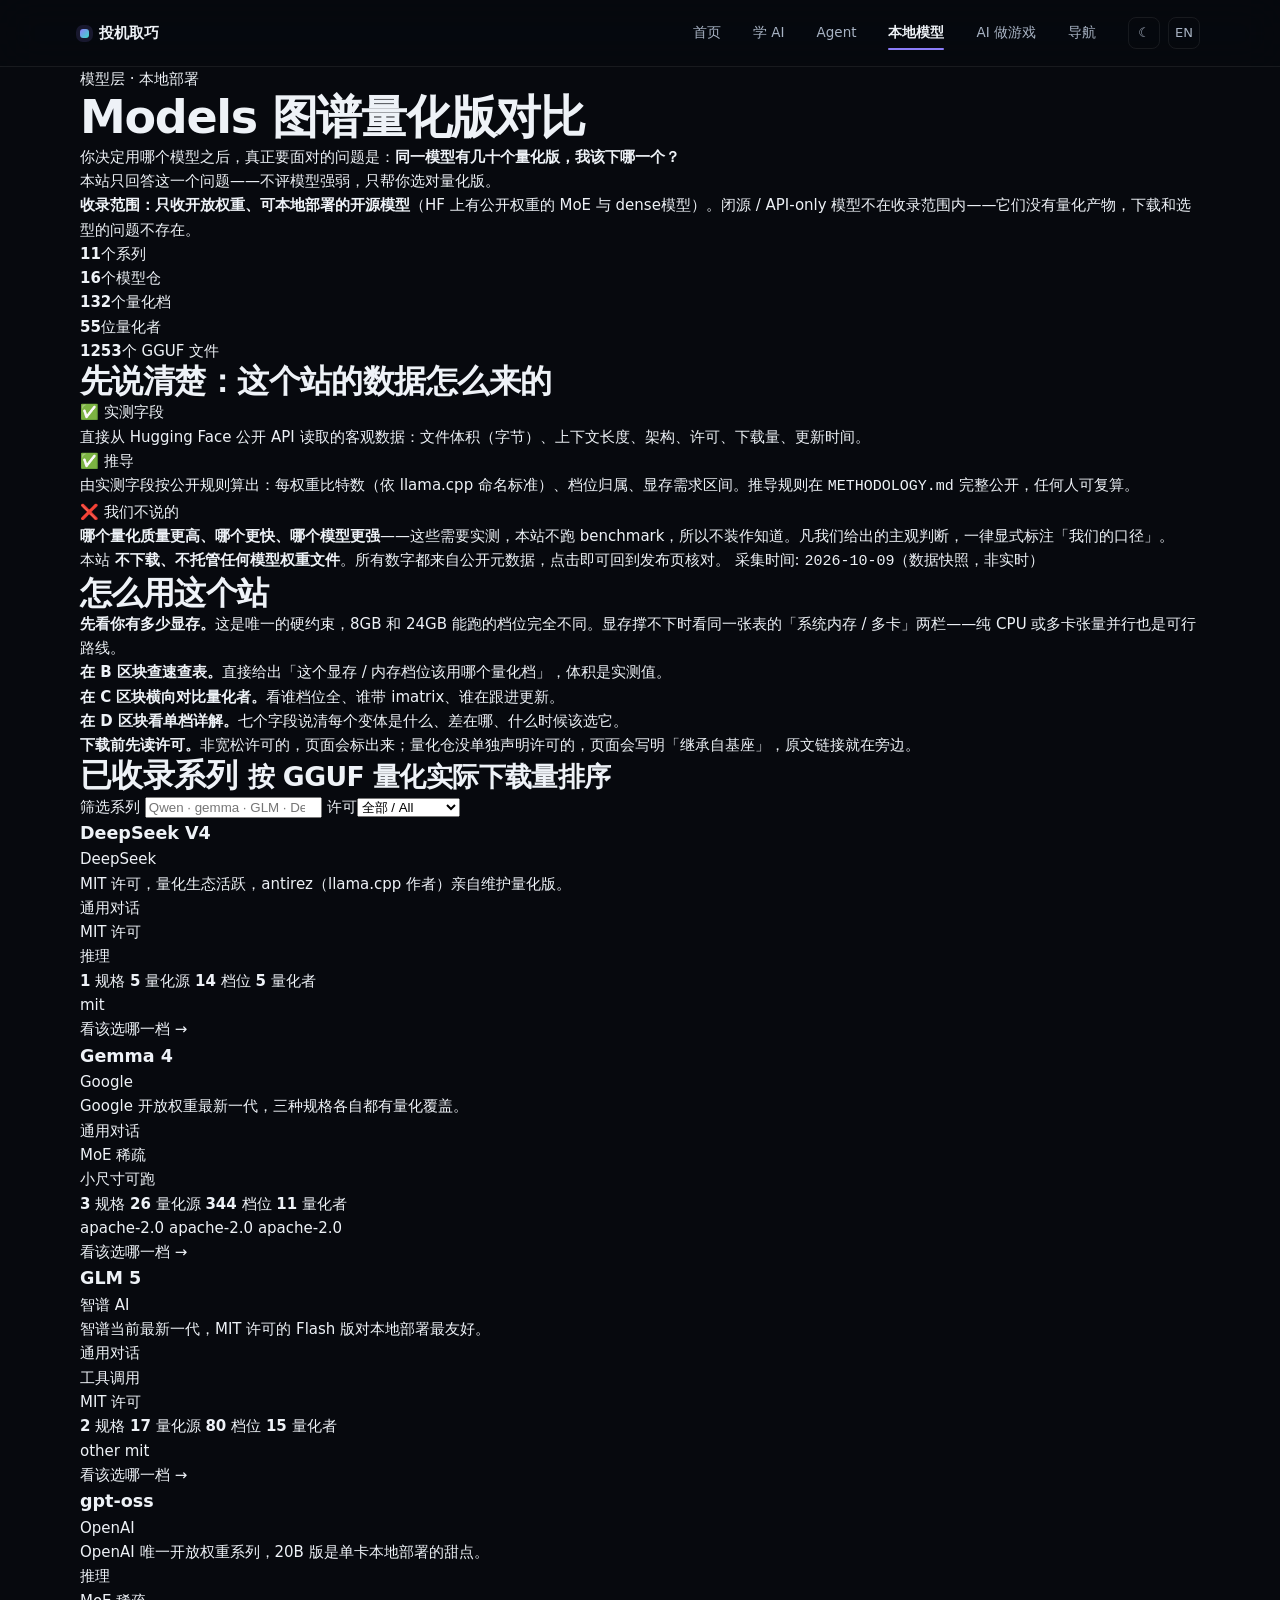
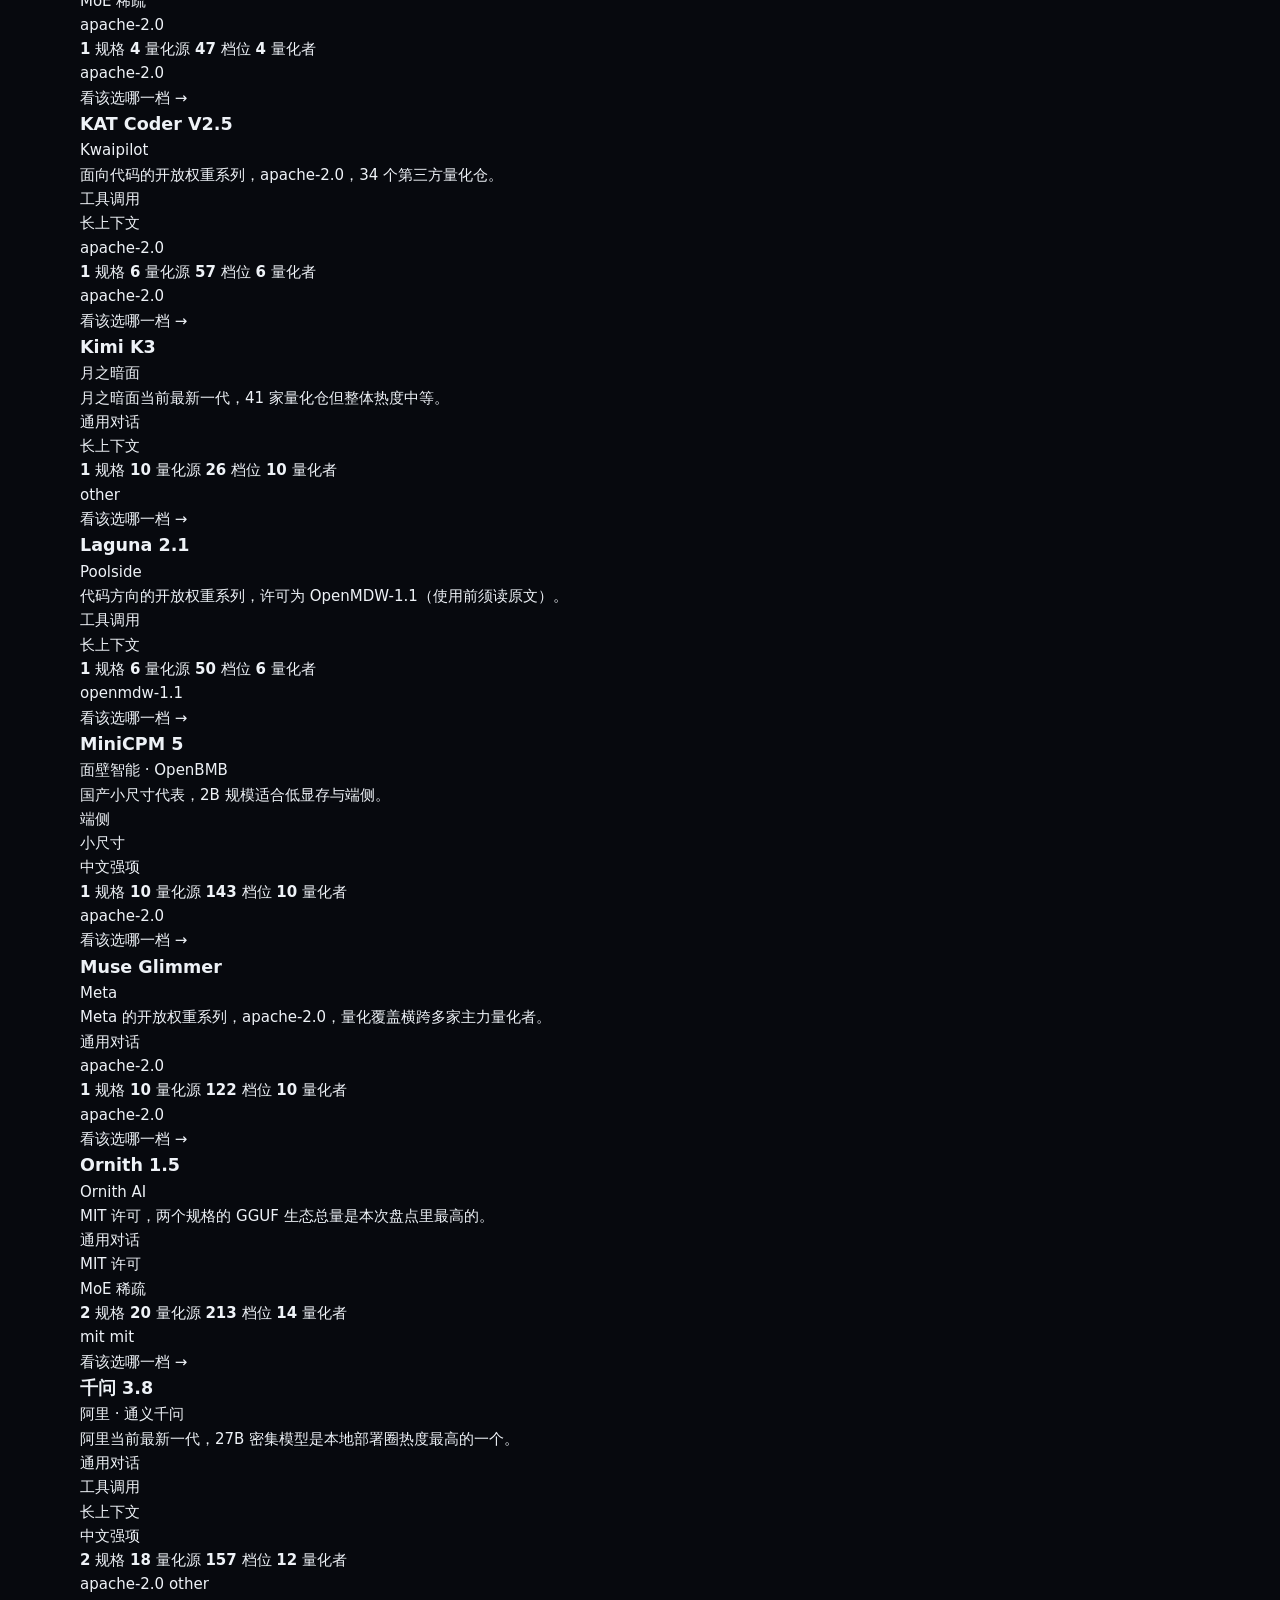
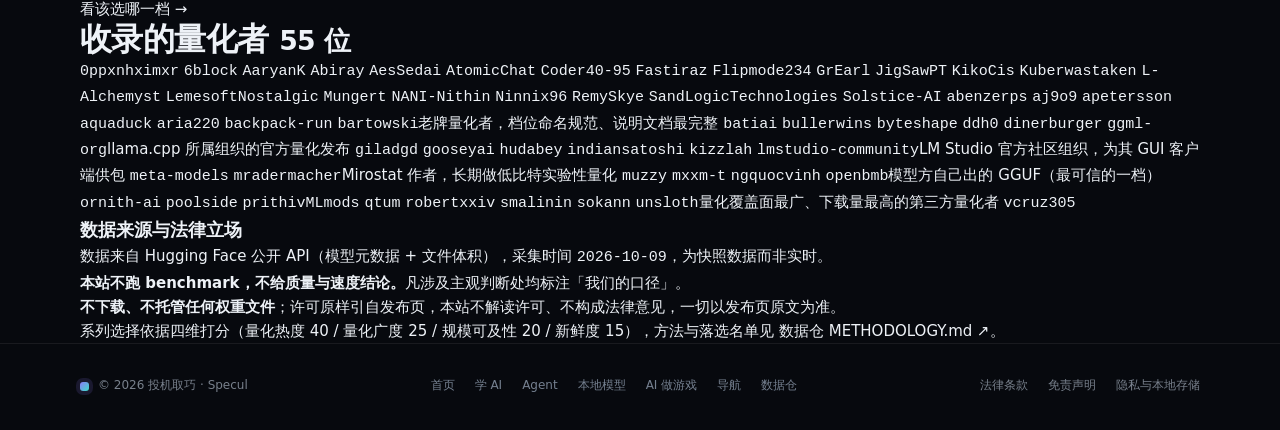
==== site/index.html @ f9c97b3e "Phase A/B 完结：内容补齐 · 可寻址/筛选/站间骨架/决策工具/a11y+SEO/视觉统一 — 新增 site/index.html" ====
<!DOCTYPE html>
<html lang="zh-CN">
<head>
  <meta charset="UTF-8" />
  <meta name="viewport" content="width=device-width, initial-scale=1.0" />
  <title>Models 图谱 · 本地部署量化模型对比</title>
  <meta name="description" content="本地部署量化模型索引：11 个系列、16 个模型仓、132 个量化档、55 位量化者、1253 个 GGUF 文件。按显存选档、横向对比量化者，每个数字都标注来源。不跑 benchmark，不托管权重。" />
  <link rel="canonical" href="https://models.specul.com/" />
  <meta property="og:type" content="website" />
  <meta property="og:site_name" content="Models 图谱 · 本地部署量化模型对比" />
  <meta property="og:url" content="https://models.specul.com/" />
  <meta property="og:title" content="Models 图谱 · 本地部署量化模型对比" />
  <meta property="og:description" content="本地部署量化模型索引：11 个系列、16 个模型仓、132 个量化档、55 位量化者、1253 个 GGUF 文件。按显存选档、横向对比量化者，每个数字都标注来源。不跑 benchmark，不托管权重。" />
  <meta name="theme-color" content="#05080f" />
  <link rel="icon" type="image/svg+xml" href="data:image/svg+xml,%3Csvg xmlns='http://www.w3.org/2000/svg' viewBox='0 0 48 48'%3E%3Cdefs%3E%3ClinearGradient id='g' x1='0' y1='0' x2='1' y2='1'%3E%3Cstop offset='0' stop-color='%238b7cf8'/%3E%3Cstop offset='1' stop-color='%2322d3c5'/%3E%3C/linearGradient%3E%3C/defs%3E%3Crect width='48' height='48' rx='12' fill='%2305080f'/%3E%3Cpath d='M14 32 L24 12 L34 32' fill='none' stroke='url(%23g)' stroke-width='2.4' stroke-linejoin='round'/%3E%3Ccircle cx='24' cy='27' r='2.4' fill='%2322d3c5'/%3E%3C/svg%3E" />
  <link rel="stylesheet" href="brand.css" />
  <link rel="stylesheet" href="site.css" />
  <style>:root { --accent: #22d3c5; }</style>
  <script type="application/ld+json">{"@context":"https://schema.org","@type":"WebSite","name":"Models 图谱 · 本地部署量化模型对比","url":"https://models.specul.com/","description":"只回答一个问题：这个基础模型，我该下载哪个量化版、为什么。"}</script>
</head>
<!-- B6（2026-10-09）：--accent 原先在这里被**内联到 body 上**（style="--accent:X"），
     同时头部又写了 :root{--accent:X} —— 两处同一份值，冗余。
     而内联样式会**赢过任何选择器**，于是主题级覆盖（html[data-theme="light"]{--accent:…}）
     完全无效：vg 的引擎名在亮色主题下一直是 1.62:1 的金色，就是因为这条内联。
     现在只保留头部那一处 —— 单一真相源，且可被主题覆盖。
     ⚠ 这段注释里**不能出现反引号**：它在模板字符串内部，反引号会提前结束模板
     （写这段时踩了第 4 次；pitfalls 里早有记录）。 -->
<body class="brand-ambient">
  <a class="t-skip" href="#main"><span data-zh>跳到主要内容</span><span data-en>Skip to main content</span></a>
  <header class="site-header">
    <div class="container site-bar">
      <a class="brand" href="https://specul.com/" title="投机取巧">
        <span class="brand-dot" aria-hidden="true"></span>
        <span class="brand-text">
          <span class="brand-name" id="markName" data-zh-name="投机取巧" data-en-name="Speculative Speculation">投机取巧</span>
        </span>
      </a>
      <nav class="nav-links" aria-label="站点导航">
        <a href="https://specul.com/"><span data-zh>首页</span><span data-en>Home</span></a>
        <a href="https://learn.specul.com/"><span data-zh>学 AI</span><span data-en>Learn</span></a>
        <a href="https://agent.specul.com/"><span data-zh>Agent</span><span data-en>Agent</span></a>
        <a href="https://models.specul.com/" aria-current="page"><span data-zh>本地模型</span><span data-en>Models</span></a>
        <a href="https://vg.specul.com/"><span data-zh>AI 做游戏</span><span data-en>Vibe Gaming</span></a>
        <a href="https://nav.specul.com/"><span data-zh>导航</span><span data-en>Directory</span></a>
        <span class="nav-tools">
          <button class="icon-btn" id="themeBtn" type="button" aria-label="切换明暗主题" title="切换明暗主题">☾</button>
          <button class="icon-btn" id="langBtn" type="button" aria-label="Switch language" title="Switch language">EN</button>
        </span>
      </nav>
      <!-- B6（2026-10-09）：窄屏（≤900px）下 .nav-links 会隐藏，这个汉堡是替代入口。
           行为在共享 brand.js 里（一处实现、六站共用），样式在共享 brand.css。
           无脚本时 CSS 不会显示它，而是把 .nav-links 在窄屏放出来 —— 不会出现
           「导航被藏进一个点了没反应的按钮」。 -->
      <button class="nav-burger" type="button" aria-label="打开菜单" aria-expanded="false" aria-controls="navDrawer">
        <i></i><i></i><i></i>
      </button>
    </div>
  </header>
  <div class="nav-scrim"></div>
  <aside class="nav-drawer" id="navDrawer" aria-hidden="true" aria-label="站点导航">
    <div class="nav-drawer-h">
      <span class="brand-name"><span data-zh>投机取巧</span><span data-en>Speculative Speculation</span></span>
      <button class="nav-dclose" type="button" aria-label="关闭">×</button>
    </div>
    <nav class="nav-drawer-list">
      <a href="https://specul.com/"><span><span data-zh>首页</span><span data-en>Home</span></span><span class="ar" aria-hidden="true">→</span></a>
      <a href="https://learn.specul.com/"><span><span data-zh>学 AI</span><span data-en>Learn</span></span><span class="ar" aria-hidden="true">→</span></a>
      <a href="https://agent.specul.com/"><span><span data-zh>Agent</span><span data-en>Agent</span></span><span class="ar" aria-hidden="true">→</span></a>
      <a href="https://models.specul.com/" aria-current="page"><span><span data-zh>本地模型</span><span data-en>Models</span></span><span class="ar" aria-hidden="true">→</span></a>
      <a href="https://vg.specul.com/"><span><span data-zh>AI 做游戏</span><span data-en>Vibe Gaming</span></span><span class="ar" aria-hidden="true">→</span></a>
      <a href="https://nav.specul.com/"><span><span data-zh>导航</span><span data-en>Directory</span></span><span class="ar" aria-hidden="true">→</span></a>
    </nav>
    <div class="nav-drawer-foot">
      <p><span data-zh>6 个站，各管一件事</span><span data-en>Six sites, one job each</span></p>
      <nav><a href="https://specul.com/legal.html"><span data-zh>法律条款</span><span data-en>Legal terms</span></a></nav>
    </div>
  </aside>
  <main id="main">
  <div class="container">
    <header class="page-head home-head">
      <p class="eyebrow"><span data-zh>模型层 · 本地部署</span><span data-en>Model layer · local deployment</span></p>
      <h1>Models 图谱<span class="sub"><span data-zh>量化版对比</span><span data-en>quantisation comparison</span></span></h1>
      <p class="lede"><span data-zh>你决定用哪个模型之后，真正要面对的问题是：<b>同一模型有几十个量化版，我该下哪一个？</b><br>本站只回答这一个问题——不评模型强弱，只帮你选对量化版。</span><span data-en>Once you have picked a model, the real question is: <b>a given model has dozens of quantisations — which one do I download?</b><br>This site answers only that. It does not rank models against each other; it helps you pick the right quantisation.</span></p>
      <p class="lede lede-sub"><span data-zh><b>收录范围：只收开放权重、可本地部署的开源模型</b>（HF 上有公开权重的 MoE 与 dense模型）。闭源 / API-only 模型不在收录范围内——它们没有量化产物，下载和选型的问题不存在。</span><span data-en><b>Scope: open-weight models you can run locally</b> (MoE and dense models with public weights on HF). Closed-source / API-only models are out of scope — they have no quantisations, so the download and selection questions do not arise.</span></p>
<div class="home-stats">
<div><b>11</b><span><span data-zh>个系列</span><span data-en>series</span></span></div>
<div><b>16</b><span><span data-zh>个模型仓</span><span data-en>model repos</span></span></div>
<div><b>132</b><span><span data-zh>个量化档</span><span data-en>quantised builds</span></span></div>
<div><b>55</b><span><span data-zh>位量化者</span><span data-en>quantisers</span></span></div>
<div><b>1253</b><span><span data-zh>个 GGUF 文件</span><span data-en>GGUF files</span></span></div>
      </div>
    </header>

    <section class="trust">
      <h2><span data-zh>先说清楚：这个站的数据怎么来的</span><span data-en>First, where this site's data comes from</span></h2>
      <div class="trust-grid">
        <div class="trust-item t-a">
          <span class="trust-tag">✅ <span data-zh>实测字段</span><span data-en>Measured fields</span></span>
          <p><span data-zh>直接从 Hugging Face 公开 API 读取的客观数据：文件体积（字节）、上下文长度、架构、许可、下载量、更新时间。</span><span data-en>Objective data read straight from the Hugging Face public API: file sizes in bytes, context length, architecture, licence, downloads, last updated.</span></p>
        </div>
        <div class="trust-item t-b">
          <span class="trust-tag">✅ <span data-zh>推导</span><span data-en>Derived</span></span>
          <p><span data-zh>由实测字段按公开规则算出：每权重比特数（依 llama.cpp 命名标准）、档位归属、显存需求区间。推导规则在</span><span data-en>Computed from the measured fields by published rules: bits per weight (per the llama.cpp naming convention), tier assignment, VRAM requirement range. The rules are fully published in</span> <code>METHODOLOGY.md</code><span data-zh> 完整公开，任何人可复算。</span><span data-en> — anyone can recompute them.</span></p>
        </div>
        <div class="trust-item t-c">
          <span class="trust-tag">❌ <span data-zh>我们不说的</span><span data-en>What we do not claim</span></span>
          <p><span data-zh><b>哪个量化质量更高、哪个更快、哪个模型更强</b>——这些需要实测，本站不跑 benchmark，所以不装作知道。凡我们给出的主观判断，一律显式标注「我们的口径」。</span><span data-en><b>Which quantisation is higher quality, which is faster, which model is stronger</b> — these need measurement. This site does not run benchmarks, so it does not pretend to know. Every subjective judgement we do offer is explicitly marked as our own reading.</span></p>
        </div>
      </div>
      <p class="trust-foot">
        <span data-zh>本站</span><span data-en>This site does</span> <b><span data-zh>不下载、不托管任何模型权重文件</span><span data-en>not download or host any model weight files</span></b><span data-zh>。所有数字都来自公开元数据，点击即可回到发布页核对。</span><span data-en>. Every figure comes from public metadata, and clicking it takes you back to the release page to verify.</span>
        <span data-zh>采集时间</span><span data-en>Collected</span>: <code>2026-10-09</code><span data-zh>（数据快照，非实时）</span><span data-en> (a snapshot, not live)</span>
      </p>
    </section>

    <section class="howto">
      <h2><span data-zh>怎么用这个站</span><span data-en>How to use this site</span></h2>
      <ol class="steps">
        <li><span data-zh><b>先看你有多少显存。</b>这是唯一的硬约束，8GB 和 24GB 能跑的档位完全不同。显存撑不下时看同一张表的「系统内存 / 多卡」两栏——纯 CPU 或多卡张量并行也是可行路线。</span><span data-en><b>Start with how much VRAM you have.</b> It is the only hard constraint — the tiers that fit in 8GB and 24GB are entirely different. If VRAM is the limit, look at the "system memory / multi-GPU" columns in the same table — CPU-only or multi-GPU tensor parallel are viable routes.</span></li>
        <li><span data-zh><b>在 B 区块查速查表。</b>直接给出「这个显存 / 内存档位该用哪个量化档」，体积是实测值。</span><span data-en><b>Use the cheat sheet in block B.</b> It maps a given VRAM / memory budget to the tier to use, with measured sizes.</span></li>
        <li><span data-zh><b>在 C 区块横向对比量化者。</b>看谁档位全、谁带 imatrix、谁在跟进更新。</span><span data-en><b>Compare quantisers side by side in block C.</b> See who covers the most tiers, who ships imatrix, and who is keeping up with releases.</span></li>
        <li><span data-zh><b>在 D 区块看单档详解。</b>七个字段说清每个变体是什么、差在哪、什么时候该选它。</span><span data-en><b>Read the per-tier detail in block D.</b> Seven fields spell out what each variant is, how it differs, and when to pick it.</span></li>
        <li><span data-zh><b>下载前先读许可。</b>非宽松许可的，页面会标出来；量化仓没单独声明许可的，页面会写明「继承自基座」，原文链接就在旁边。</span><span data-en><b>Read the licence before downloading.</b> Non-permissive licences are flagged; where a quant repo declares none, the page says "inherited from base" with the original link right beside it.</span></li>
      </ol>
    </section>

    <section class="series-list">
      <h2><span data-zh>已收录系列</span><span data-en>Series covered</span> <small><span data-zh>按 GGUF 量化实际下载量排序</span><span data-en>ranked by measured GGUF download volume</span></small></h2>
      <!-- B2：系列筛选（搜索 + 许可）。选项来自数据，许可用全站并集。 -->
      <div class="sfilter" role="search">
        <label class="vf-f"><span class="vh"><span data-zh>筛选系列</span><span data-en>Filter series</span></span>
          <input type="search" class="sq" autocomplete="off" placeholder="Qwen · gemma · GLM · DeepSeek"></label>
        <label class="vf-f"><span class="vh"><span data-zh>许可</span><span data-en>Licence</span></span><select class="ssel"><option value="">全部 / All</option><option value="apache-2.0">apache-2.0</option><option value="mit">mit</option><option value="openmdw-1.1">openmdw-1.1</option><option value="other">other</option></select></label>
        <span class="vcount" aria-live="polite"></span>
      </div>
      <div class="scards">
        <a class="scard scard-loose" href="series/deepseek-v4/" data-lic="mit" data-blob="deepseek v4 deepseek v4 deepseek deepseek mit 许可，量化生态活跃，antirez（llama.cpp 作者）亲自维护量化版。 通用对话 mit 许可 推理">
          <div class="scard-h">
            <h3><span data-zh>DeepSeek V4</span><span data-en>DeepSeek V4</span></h3>
            <span class="scard-vendor"><span data-zh>DeepSeek</span><span data-en>DeepSeek</span></span>
          </div>
          <p class="scard-sum"><span data-zh>MIT 许可，量化生态活跃，antirez（llama.cpp 作者）亲自维护量化版。</span><span data-en>MIT licensed with an active quantisation ecosystem — the quantisations are maintained by antirez (author of llama.cpp) himself.</span></p>
          <ul class="scard-pos"><li><span data-zh>通用对话</span><span data-en>General chat</span></li><li><span data-zh>MIT 许可</span><span data-en>MIT licence</span></li><li><span data-zh>推理</span><span data-en>Reasoning</span></li></ul>
          <div class="scard-stats">
            <span><b>1</b> <span data-zh>规格</span><span data-en>sizes</span></span>
            <span><b>5</b> <span data-zh>量化源</span><span data-en>quant repos</span></span>
            <span><b>14</b> <span data-zh>档位</span><span data-en>tiers</span></span>
            <span><b>5</b> <span data-zh>量化者</span><span data-en>quantisers</span></span>
          </div>
          <div class="scard-lic"><span class="lic lic-loose">mit</span></div>
          <p class="scard-go"><span data-zh>看该选哪一档 →</span><span data-en>Which tier to pick →</span></p>
        </a>
        <a class="scard scard-loose" href="series/gemma-4/" data-lic="apache-2.0" data-blob="gemma 4 gemma 4 google google google 开放权重最新一代，三种规格各自都有量化覆盖。 通用对话 moe 稀疏 小尺寸可跑">
          <div class="scard-h">
            <h3><span data-zh>Gemma 4</span><span data-en>Gemma 4</span></h3>
            <span class="scard-vendor"><span data-zh>Google</span><span data-en>Google</span></span>
          </div>
          <p class="scard-sum"><span data-zh>Google 开放权重最新一代，三种规格各自都有量化覆盖。</span><span data-en>Google&#39;s newest open-weight generation; all three sizes have quantisation coverage.</span></p>
          <ul class="scard-pos"><li><span data-zh>通用对话</span><span data-en>General chat</span></li><li><span data-zh>MoE 稀疏</span><span data-en>Sparse MoE</span></li><li><span data-zh>小尺寸可跑</span><span data-en>Runnable at small sizes</span></li></ul>
          <div class="scard-stats">
            <span><b>3</b> <span data-zh>规格</span><span data-en>sizes</span></span>
            <span><b>26</b> <span data-zh>量化源</span><span data-en>quant repos</span></span>
            <span><b>344</b> <span data-zh>档位</span><span data-en>tiers</span></span>
            <span><b>11</b> <span data-zh>量化者</span><span data-en>quantisers</span></span>
          </div>
          <div class="scard-lic"><span class="lic lic-loose">apache-2.0</span> <span class="lic lic-loose">apache-2.0</span> <span class="lic lic-loose">apache-2.0</span></div>
          <p class="scard-go"><span data-zh>看该选哪一档 →</span><span data-en>Which tier to pick →</span></p>
        </a>
        <a class="scard" href="series/glm-5/" data-lic="other mit" data-blob="glm 5 glm 5 智谱 ai zhipu ai 智谱当前最新一代，mit 许可的 flash 版对本地部署最友好。 通用对话 工具调用 mit 许可">
          <div class="scard-h">
            <h3><span data-zh>GLM 5</span><span data-en>GLM 5</span></h3>
            <span class="scard-vendor"><span data-zh>智谱 AI</span><span data-en>Zhipu AI</span></span>
          </div>
          <p class="scard-sum"><span data-zh>智谱当前最新一代，MIT 许可的 Flash 版对本地部署最友好。</span><span data-en>Zhipu&#39;s newest generation; the MIT-licensed Flash variant is the friendliest for local deployment.</span></p>
          <ul class="scard-pos"><li><span data-zh>通用对话</span><span data-en>General chat</span></li><li><span data-zh>工具调用</span><span data-en>Tool use</span></li><li><span data-zh>MIT 许可</span><span data-en>MIT licence</span></li></ul>
          <div class="scard-stats">
            <span><b>2</b> <span data-zh>规格</span><span data-en>sizes</span></span>
            <span><b>17</b> <span data-zh>量化源</span><span data-en>quant repos</span></span>
            <span><b>80</b> <span data-zh>档位</span><span data-en>tiers</span></span>
            <span><b>15</b> <span data-zh>量化者</span><span data-en>quantisers</span></span>
          </div>
          <div class="scard-lic"><span class="lic lic-tight">other</span> <span class="lic lic-loose">mit</span></div>
          <p class="scard-go"><span data-zh>看该选哪一档 →</span><span data-en>Which tier to pick →</span></p>
        </a>
        <a class="scard scard-loose" href="series/gpt-oss/" data-lic="apache-2.0" data-blob="gpt-oss gpt-oss openai openai openai 唯一开放权重系列，20b 版是单卡本地部署的甜点。 推理 moe 稀疏 apache-2.0">
          <div class="scard-h">
            <h3><span data-zh>gpt-oss</span><span data-en>gpt-oss</span></h3>
            <span class="scard-vendor"><span data-zh>OpenAI</span><span data-en>OpenAI</span></span>
          </div>
          <p class="scard-sum"><span data-zh>OpenAI 唯一开放权重系列，20B 版是单卡本地部署的甜点。</span><span data-en>OpenAI&#39;s only open-weight series; the 20B version is the sweet spot for single-card local deployment.</span></p>
          <ul class="scard-pos"><li><span data-zh>推理</span><span data-en>Reasoning</span></li><li><span data-zh>MoE 稀疏</span><span data-en>Sparse MoE</span></li><li><span data-zh>apache-2.0</span><span data-en>Apache-2.0</span></li></ul>
          <div class="scard-stats">
            <span><b>1</b> <span data-zh>规格</span><span data-en>sizes</span></span>
            <span><b>4</b> <span data-zh>量化源</span><span data-en>quant repos</span></span>
            <span><b>47</b> <span data-zh>档位</span><span data-en>tiers</span></span>
            <span><b>4</b> <span data-zh>量化者</span><span data-en>quantisers</span></span>
          </div>
          <div class="scard-lic"><span class="lic lic-loose">apache-2.0</span></div>
          <p class="scard-go"><span data-zh>看该选哪一档 →</span><span data-en>Which tier to pick →</span></p>
        </a>
        <a class="scard scard-loose" href="series/kat-coder/" data-lic="apache-2.0" data-blob="kat coder v2.5 kat coder v2.5 kwaipilot kwaipilot 面向代码的开放权重系列，apache-2.0，34 个第三方量化仓。 工具调用 长上下文 apache-2.0">
          <div class="scard-h">
            <h3><span data-zh>KAT Coder V2.5</span><span data-en>KAT Coder V2.5</span></h3>
            <span class="scard-vendor"><span data-zh>Kwaipilot</span><span data-en>Kwaipilot</span></span>
          </div>
          <p class="scard-sum"><span data-zh>面向代码的开放权重系列，apache-2.0，34 个第三方量化仓。</span><span data-en>An open-weight series aimed at code, apache-2.0, with 34 third-party quantisation repos.</span></p>
          <ul class="scard-pos"><li><span data-zh>工具调用</span><span data-en>Tool use</span></li><li><span data-zh>长上下文</span><span data-en>Long context</span></li><li><span data-zh>apache-2.0</span><span data-en>Apache-2.0</span></li></ul>
          <div class="scard-stats">
            <span><b>1</b> <span data-zh>规格</span><span data-en>sizes</span></span>
            <span><b>6</b> <span data-zh>量化源</span><span data-en>quant repos</span></span>
            <span><b>57</b> <span data-zh>档位</span><span data-en>tiers</span></span>
            <span><b>6</b> <span data-zh>量化者</span><span data-en>quantisers</span></span>
          </div>
          <div class="scard-lic"><span class="lic lic-loose">apache-2.0</span></div>
          <p class="scard-go"><span data-zh>看该选哪一档 →</span><span data-en>Which tier to pick →</span></p>
        </a>
        <a class="scard" href="series/kimi-k3/" data-lic="other" data-blob="kimi k3 kimi k3 月之暗面 moonshot ai 月之暗面当前最新一代，41 家量化仓但整体热度中等。 通用对话 长上下文">
          <div class="scard-h">
            <h3><span data-zh>Kimi K3</span><span data-en>Kimi K3</span></h3>
            <span class="scard-vendor"><span data-zh>月之暗面</span><span data-en>Moonshot AI</span></span>
          </div>
          <p class="scard-sum"><span data-zh>月之暗面当前最新一代，41 家量化仓但整体热度中等。</span><span data-en>Moonshot&#39;s newest generation; 41 quantisation repos but middling overall interest.</span></p>
          <ul class="scard-pos"><li><span data-zh>通用对话</span><span data-en>General chat</span></li><li><span data-zh>长上下文</span><span data-en>Long context</span></li></ul>
          <div class="scard-stats">
            <span><b>1</b> <span data-zh>规格</span><span data-en>sizes</span></span>
            <span><b>10</b> <span data-zh>量化源</span><span data-en>quant repos</span></span>
            <span><b>26</b> <span data-zh>档位</span><span data-en>tiers</span></span>
            <span><b>10</b> <span data-zh>量化者</span><span data-en>quantisers</span></span>
          </div>
          <div class="scard-lic"><span class="lic lic-tight">other</span></div>
          <p class="scard-go"><span data-zh>看该选哪一档 →</span><span data-en>Which tier to pick →</span></p>
        </a>
        <a class="scard" href="series/laguna/" data-lic="openmdw-1.1" data-blob="laguna 2.1 laguna 2.1 poolside poolside 代码方向的开放权重系列，许可为 openmdw-1.1（使用前须读原文）。 工具调用 长上下文">
          <div class="scard-h">
            <h3><span data-zh>Laguna 2.1</span><span data-en>Laguna 2.1</span></h3>
            <span class="scard-vendor"><span data-zh>Poolside</span><span data-en>Poolside</span></span>
          </div>
          <p class="scard-sum"><span data-zh>代码方向的开放权重系列，许可为 OpenMDW-1.1（使用前须读原文）。</span><span data-en>An open-weight series in the coding direction; licensed OpenMDW-1.1 (read the original terms before use).</span></p>
          <ul class="scard-pos"><li><span data-zh>工具调用</span><span data-en>Tool use</span></li><li><span data-zh>长上下文</span><span data-en>Long context</span></li></ul>
          <div class="scard-stats">
            <span><b>1</b> <span data-zh>规格</span><span data-en>sizes</span></span>
            <span><b>6</b> <span data-zh>量化源</span><span data-en>quant repos</span></span>
            <span><b>50</b> <span data-zh>档位</span><span data-en>tiers</span></span>
            <span><b>6</b> <span data-zh>量化者</span><span data-en>quantisers</span></span>
          </div>
          <div class="scard-lic"><span class="lic lic-tight">openmdw-1.1</span></div>
          <p class="scard-go"><span data-zh>看该选哪一档 →</span><span data-en>Which tier to pick →</span></p>
        </a>
        <a class="scard scard-loose" href="series/minicpm5/" data-lic="apache-2.0" data-blob="minicpm 5 minicpm 5 面壁智能 · openbmb openbmb 国产小尺寸代表，2b 规模适合低显存与端侧。 端侧 小尺寸 中文强项">
          <div class="scard-h">
            <h3><span data-zh>MiniCPM 5</span><span data-en>MiniCPM 5</span></h3>
            <span class="scard-vendor"><span data-zh>面壁智能 · OpenBMB</span><span data-en>OpenBMB</span></span>
          </div>
          <p class="scard-sum"><span data-zh>国产小尺寸代表，2B 规模适合低显存与端侧。</span><span data-en>A representative Chinese small-size model; the 2B scale suits low VRAM and on-device use.</span></p>
          <ul class="scard-pos"><li><span data-zh>端侧</span><span data-en>On-device</span></li><li><span data-zh>小尺寸</span><span data-en>Small sizes</span></li><li><span data-zh>中文强项</span><span data-en>Strong Chinese</span></li></ul>
          <div class="scard-stats">
            <span><b>1</b> <span data-zh>规格</span><span data-en>sizes</span></span>
            <span><b>10</b> <span data-zh>量化源</span><span data-en>quant repos</span></span>
            <span><b>143</b> <span data-zh>档位</span><span data-en>tiers</span></span>
            <span><b>10</b> <span data-zh>量化者</span><span data-en>quantisers</span></span>
          </div>
          <div class="scard-lic"><span class="lic lic-loose">apache-2.0</span></div>
          <p class="scard-go"><span data-zh>看该选哪一档 →</span><span data-en>Which tier to pick →</span></p>
        </a>
        <a class="scard scard-loose" href="series/muse-glimmer/" data-lic="apache-2.0" data-blob="muse glimmer muse glimmer meta meta meta 的开放权重系列，apache-2.0，量化覆盖横跨多家主力量化者。 通用对话 apache-2.0">
          <div class="scard-h">
            <h3><span data-zh>Muse Glimmer</span><span data-en>Muse Glimmer</span></h3>
            <span class="scard-vendor"><span data-zh>Meta</span><span data-en>Meta</span></span>
          </div>
          <p class="scard-sum"><span data-zh>Meta 的开放权重系列，apache-2.0，量化覆盖横跨多家主力量化者。</span><span data-en>Meta&#39;s open-weight series, apache-2.0, with quantisation coverage across several major quantisers.</span></p>
          <ul class="scard-pos"><li><span data-zh>通用对话</span><span data-en>General chat</span></li><li><span data-zh>apache-2.0</span><span data-en>Apache-2.0</span></li></ul>
          <div class="scard-stats">
            <span><b>1</b> <span data-zh>规格</span><span data-en>sizes</span></span>
            <span><b>10</b> <span data-zh>量化源</span><span data-en>quant repos</span></span>
            <span><b>122</b> <span data-zh>档位</span><span data-en>tiers</span></span>
            <span><b>10</b> <span data-zh>量化者</span><span data-en>quantisers</span></span>
          </div>
          <div class="scard-lic"><span class="lic lic-loose">apache-2.0</span></div>
          <p class="scard-go"><span data-zh>看该选哪一档 →</span><span data-en>Which tier to pick →</span></p>
        </a>
        <a class="scard scard-loose" href="series/ornith-1-5/" data-lic="mit" data-blob="ornith 1.5 ornith 1.5 ornith ai ornith ai mit 许可，两个规格的 gguf 生态总量是本次盘点里最高的。 通用对话 mit 许可 moe 稀疏">
          <div class="scard-h">
            <h3><span data-zh>Ornith 1.5</span><span data-en>Ornith 1.5</span></h3>
            <span class="scard-vendor"><span data-zh>Ornith AI</span><span data-en>Ornith AI</span></span>
          </div>
          <p class="scard-sum"><span data-zh>MIT 许可，两个规格的 GGUF 生态总量是本次盘点里最高的。</span><span data-en>MIT licensed; across its two sizes this has the largest GGUF ecosystem found in this round of stocktaking.</span></p>
          <ul class="scard-pos"><li><span data-zh>通用对话</span><span data-en>General chat</span></li><li><span data-zh>MIT 许可</span><span data-en>MIT licence</span></li><li><span data-zh>MoE 稀疏</span><span data-en>Sparse MoE</span></li></ul>
          <div class="scard-stats">
            <span><b>2</b> <span data-zh>规格</span><span data-en>sizes</span></span>
            <span><b>20</b> <span data-zh>量化源</span><span data-en>quant repos</span></span>
            <span><b>213</b> <span data-zh>档位</span><span data-en>tiers</span></span>
            <span><b>14</b> <span data-zh>量化者</span><span data-en>quantisers</span></span>
          </div>
          <div class="scard-lic"><span class="lic lic-loose">mit</span> <span class="lic lic-loose">mit</span></div>
          <p class="scard-go"><span data-zh>看该选哪一档 →</span><span data-en>Which tier to pick →</span></p>
        </a>
        <a class="scard" href="series/qwen3-8/" data-lic="apache-2.0 other" data-blob="千问 3.8 qwen3.8 阿里 · 通义千问 alibaba qwen 阿里当前最新一代，27b 密集模型是本地部署圈热度最高的一个。 通用对话 工具调用 长上下文 中文强项">
          <div class="scard-h">
            <h3><span data-zh>千问 3.8</span><span data-en>Qwen3.8</span></h3>
            <span class="scard-vendor"><span data-zh>阿里 · 通义千问</span><span data-en>Alibaba Qwen</span></span>
          </div>
          <p class="scard-sum"><span data-zh>阿里当前最新一代，27B 密集模型是本地部署圈热度最高的一个。</span><span data-en>Alibaba&#39;s newest generation; the dense 27B is the most sought-after in the local deployment community.</span></p>
          <ul class="scard-pos"><li><span data-zh>通用对话</span><span data-en>General chat</span></li><li><span data-zh>工具调用</span><span data-en>Tool use</span></li><li><span data-zh>长上下文</span><span data-en>Long context</span></li><li><span data-zh>中文强项</span><span data-en>Strong Chinese</span></li></ul>
          <div class="scard-stats">
            <span><b>2</b> <span data-zh>规格</span><span data-en>sizes</span></span>
            <span><b>18</b> <span data-zh>量化源</span><span data-en>quant repos</span></span>
            <span><b>157</b> <span data-zh>档位</span><span data-en>tiers</span></span>
            <span><b>12</b> <span data-zh>量化者</span><span data-en>quantisers</span></span>
          </div>
          <div class="scard-lic"><span class="lic lic-loose">apache-2.0</span> <span class="lic lic-tight">other</span></div>
          <p class="scard-go"><span data-zh>看该选哪一档 →</span><span data-en>Which tier to pick →</span></p>
        </a>
      </div>
    </section>

    <section class="quantizer-index">
      <h2><span data-zh>收录的量化者</span><span data-en>Quantisers covered</span> <small>55 <span data-zh>位</span><span data-en>of them</span></small></h2>
      <div class="qchips">
        <a class="qchip" href="series/qwen3-8/#e0"><code>0ppxnhximxr</code></a>
        <a class="qchip" href="series/qwen3-8/#e0"><code>6block</code></a>
        <a class="qchip" href="series/qwen3-8/#e0"><code>AaryanK</code></a>
        <a class="qchip" href="series/qwen3-8/#e0"><code>Abiray</code></a>
        <a class="qchip" href="series/qwen3-8/#e0"><code>AesSedai</code></a>
        <a class="qchip" href="series/qwen3-8/#e0"><code>AtomicChat</code></a>
        <a class="qchip" href="series/qwen3-8/#e0"><code>Coder40-95</code></a>
        <a class="qchip" href="series/qwen3-8/#e0"><code>Fastiraz</code></a>
        <a class="qchip" href="series/qwen3-8/#e0"><code>Flipmode234</code></a>
        <a class="qchip" href="series/qwen3-8/#e0"><code>GrEarl</code></a>
        <a class="qchip" href="series/qwen3-8/#e0"><code>JigSawPT</code></a>
        <a class="qchip" href="series/qwen3-8/#e0"><code>KikoCis</code></a>
        <a class="qchip" href="series/qwen3-8/#e0"><code>Kuberwastaken</code></a>
        <a class="qchip" href="series/qwen3-8/#e0"><code>L-Alchemyst</code></a>
        <a class="qchip" href="series/qwen3-8/#e0"><code>LemesoftNostalgic</code></a>
        <a class="qchip" href="series/qwen3-8/#e0"><code>Mungert</code></a>
        <a class="qchip" href="series/qwen3-8/#e0"><code>NANI-Nithin</code></a>
        <a class="qchip" href="series/qwen3-8/#e0"><code>Ninnix96</code></a>
        <a class="qchip" href="series/qwen3-8/#e0"><code>RemySkye</code></a>
        <a class="qchip" href="series/qwen3-8/#e0"><code>SandLogicTechnologies</code></a>
        <a class="qchip" href="series/qwen3-8/#e0"><code>Solstice-AI</code></a>
        <a class="qchip" href="series/qwen3-8/#e0"><code>abenzerps</code></a>
        <a class="qchip" href="series/qwen3-8/#e0"><code>aj9o9</code></a>
        <a class="qchip" href="series/qwen3-8/#e0"><code>apetersson</code></a>
        <a class="qchip" href="series/qwen3-8/#e0"><code>aquaduck</code></a>
        <a class="qchip" href="series/qwen3-8/#e0"><code>aria220</code></a>
        <a class="qchip" href="series/qwen3-8/#e0"><code>backpack-run</code></a>
        <a class="qchip" href="series/qwen3-8/#e0"><code>bartowski</code><span data-zh>老牌量化者，档位命名规范、说明文档最完整</span><span data-en>Veteran quantizer, best-documented naming</span></a>
        <a class="qchip" href="series/qwen3-8/#e0"><code>batiai</code></a>
        <a class="qchip" href="series/qwen3-8/#e0"><code>bullerwins</code></a>
        <a class="qchip" href="series/qwen3-8/#e0"><code>byteshape</code></a>
        <a class="qchip" href="series/qwen3-8/#e0"><code>ddh0</code></a>
        <a class="qchip" href="series/qwen3-8/#e0"><code>dinerburger</code></a>
        <a class="qchip" href="series/qwen3-8/#e0"><code>ggml-org</code><span data-zh>llama.cpp 所属组织的官方量化发布</span><span data-en>Official quant builds from the llama.cpp org</span></a>
        <a class="qchip" href="series/qwen3-8/#e0"><code>giladgd</code></a>
        <a class="qchip" href="series/qwen3-8/#e0"><code>gooseyai</code></a>
        <a class="qchip" href="series/qwen3-8/#e0"><code>hudabey</code></a>
        <a class="qchip" href="series/qwen3-8/#e0"><code>indiansatoshi</code></a>
        <a class="qchip" href="series/qwen3-8/#e0"><code>kizzlah</code></a>
        <a class="qchip" href="series/qwen3-8/#e0"><code>lmstudio-community</code><span data-zh>LM Studio 官方社区组织，为其 GUI 客户端供包</span><span data-en>Powers the LM Studio GUI</span></a>
        <a class="qchip" href="series/qwen3-8/#e0"><code>meta-models</code></a>
        <a class="qchip" href="series/qwen3-8/#e0"><code>mradermacher</code><span data-zh>Mirostat 作者，长期做低比特实验性量化</span><span data-en>Known for experimental low-bit quants</span></a>
        <a class="qchip" href="series/qwen3-8/#e0"><code>muzzy</code></a>
        <a class="qchip" href="series/qwen3-8/#e0"><code>mxxm-t</code></a>
        <a class="qchip" href="series/qwen3-8/#e0"><code>ngquocvinh</code></a>
        <a class="qchip" href="series/qwen3-8/#e0"><code>openbmb</code><span data-zh>模型方自己出的 GGUF（最可信的一档）</span><span data-en>Published by the model authors themselves</span></a>
        <a class="qchip" href="series/qwen3-8/#e0"><code>ornith-ai</code></a>
        <a class="qchip" href="series/qwen3-8/#e0"><code>poolside</code></a>
        <a class="qchip" href="series/qwen3-8/#e0"><code>prithivMLmods</code></a>
        <a class="qchip" href="series/qwen3-8/#e0"><code>qtum</code></a>
        <a class="qchip" href="series/qwen3-8/#e0"><code>robertxxiv</code></a>
        <a class="qchip" href="series/qwen3-8/#e0"><code>smalinin</code></a>
        <a class="qchip" href="series/qwen3-8/#e0"><code>sokann</code></a>
        <a class="qchip" href="series/qwen3-8/#e0"><code>unsloth</code><span data-zh>量化覆盖面最广、下载量最高的第三方量化者</span><span data-en>Broadest coverage, highest downloads</span></a>
        <a class="qchip" href="series/qwen3-8/#e0"><code>vcruz305</code></a>
      </div>
    </section>

    <section class="legal-note">
      <h3><span data-zh>数据来源与法律立场</span><span data-en>Sources and legal position</span></h3>
      <p><span data-zh>数据来自</span><span data-en>Data comes from the</span> <a href="https://huggingface.co" target="_blank" rel="noopener">Hugging Face</a> <span data-zh>公开 API（模型元数据 + 文件体积），采集</span><span data-en>public API (model metadata + file sizes), collected</span>时间 <code>2026-10-09</code>，为快照数据而非实时。</p>
      <p><span data-zh><b>本站不跑 benchmark，不给质量与速度结论。</b>凡涉及主观判断处均标注「我们的口径」。</span><span data-en><b>This site does not run benchmarks and does not draw quality or speed conclusions.</b> Every place we offer a judgement is marked as our own reading.</span></p>
      <p><b><span data-zh>不下载、不托管任何权重文件</span><span data-en>No weight files are downloaded or hosted here</span></b><span data-zh>；许可原样引自发布页，本站不解读许可、不构成法律意见，一切以</span><span data-en>; licences are quoted verbatim from release pages, this site does not interpret them or give legal advice, and everything is governed by</span><a href="https://specul.com/legal.html" target="_blank" rel="noopener"><span data-zh>发布页原文</span><span data-en>the legal page</span></a><span data-zh>为准。</span><span data-en>.</span></p>
      <p><span data-zh>系列选择依据四维打分（量化热度 40 / 量化广度 25 / 规模可及性 20 / 新鲜度 15），方法与落选名单见 </span><span data-en>Series selection uses a four-factor score (quantisation heat 40 / coverage 25 / size reachability 20 / freshness 15); the method and the rejected candidates are documented in </span><a href="https://github.com/speculcom/ai-quantized-llm" target="_blank" rel="noopener"><span data-zh>数据仓 METHODOLOGY.md ↗</span><span data-en>the data repo's METHODOLOGY.md ↗</span></a><span data-zh>。</span><span data-en>.</span></p>
    </section>
  </div>
  <!-- B2：系列筛选（脚本在 site-filter.js，读 .sfilter 作用域） -->
  <script>/* Models 图谱 · 客户端筛选（B2，2026-10-09）
 *
 * 为什么单独一个文件而不是塞进 build.mjs 的模板字符串：
 *   build.mjs 生成页面用的是模板字符串，脚本里任何反引号或 ${} 都会**提前截断/插值**。
 *   本会话已因「模板字符串里写反引号」踩过三次。独立 .js 文件从根上避开。
 *
 * 作用域（两处，各自独立）：
 *   .vwrap  —— 系列页里每个成员一个「量化仓详解」区块：搜索 + 量化者 / 建议档位 / 许可
 *   .sfilter —— 索引页的系列列表：搜索 + 许可
 *
 * URL 可还原（B2 验收「筛选后 URL 可复制还原状态」）：
 *   参数写在地址栏（history.replaceState），打开带参 URL 即刻还原同一状态。
 *
 * 无依赖、无内联事件；两个作用域都不存在时本脚本什么都不做（所以可以全站注入）。
 */
(function () {
  'use strict';

  /* 与页面内联脚本同口径：语言由 <html lang> 决定（brand.js 只切属性，DOM 不重渲染）。
   * 本文件里凡是要拼进 innerHTML 的动态文本，都必须在**当前语言**下重新生成一次。 */
  function IS_EN() { return document.documentElement.lang === 'en'; }
  function esc(s) {
    return String(s == null ? '' : s)
      .replace(/&/g, '&amp;').replace(/</g, '&lt;').replace(/>/g, '&gt;').replace(/"/g, '&quot;');
  }

  function param(name) {
    try { return new URLSearchParams(location.search).get(name) || ''; } catch (e) { return ''; }
  }

  function writeUrl(pairs) {
    try {
      var u = new URL(location.href);
      Object.keys(pairs).forEach(function (k) {
        if (pairs[k]) u.searchParams.set(k, pairs[k]);
        else u.searchParams.delete(k);
      });
      history.replaceState(null, '', u.toString());
    } catch (e) { /* file:// 等场景下静默降级：功能可用，只是地址栏不同步 */ }
  }

  /* ── 系列页：量化仓筛选 ── */
  var wraps = Array.prototype.slice.call(document.querySelectorAll('.vwrap'));
  wraps.forEach(function (wrap) {
    var q = wrap.querySelector('.vq');
    var sels = Array.prototype.slice.call(wrap.querySelectorAll('.vsel'));
    var count = wrap.querySelector('.vcount');
    var cards = Array.prototype.slice.call(wrap.querySelectorAll('.vcard'));
    if (!q || !cards.length) return;

    function apply() {
      var term = (q.value || '').trim().toLowerCase();
      var want = {};
      sels.forEach(function (s) { want[s.getAttribute('data-dim')] = s.value; });
      var shown = 0;
      cards.forEach(function (c) {
        /* 搜索用 data-blob（量化者 + 仓库名 + 许可）这个**窄口径**，
         * 不是整张卡的文字 —— 卡里正文会提到别的量化者，用全文搜「unsloth」会命中每一张
         * （实测 26/26，探针跑出来才发现）。 */
        var okQ = !term || (c.getAttribute('data-blob') || '').indexOf(term) !== -1;
        var okQuant = !want.q || c.getAttribute('data-q') === want.q;
        /* 档位是「**该仓包含**这一档」而不是「推荐档等于它」：
         * 推荐档实测 118/130 都是「平衡档」，拿它筛等于没筛。 */
        var okTier = !want.tier || (c.getAttribute('data-tiers') || '').split(' ').indexOf(want.tier) !== -1;
        var okLic = !want.lic || c.getAttribute('data-lic') === want.lic;
        var on = okQ && okQuant && okTier && okLic;
        c.hidden = !on;
        if (on) shown++;
      });
      if (count) {
        count.textContent = shown + ' / ' + cards.length;
        count.setAttribute('data-zh', shown + ' / ' + cards.length + ' 个量化仓');
        count.setAttribute('data-en', shown + ' / ' + cards.length + ' quant repos');
      }
    }

    function sync(push) {
      var vals = { q: q.value.trim() };
      sels.forEach(function (s) { vals[s.getAttribute('data-dim') === 'q' ? 'quant' : s.getAttribute('data-dim') === 'tier' ? 'tier' : 'lic'] = s.value; });
      writeUrl(vals);
    }

    // 首次：用 URL 参数还原
    q.value = param('q');
    sels.forEach(function (s) {
      var dim = s.getAttribute('data-dim');
      var v = param(dim === 'q' ? 'quant' : dim === 'tier' ? 'tier' : 'lic');
      if (!v) return;
      /* ⚠ 不能直接 s.value = v：`<select>` 遇到**选项里没有的值**会**静默忽略**，
       *   于是「?quant=某人」被当成「没筛选」→ 列出全部。实测阴性对照跑出 26/26 才发现。
       *   这里把 URL 里的值补成一个选项：筛出来就是 0 条，计数会显示「0 / N」——
       *   读者看到的是「这个量化者在本系列没有仓」（如实），而不是「我要的筛选被无视了」。
       *   （nav 站的 ?cat= 不同：那是「切到某个分区」的语义，未知值回退到「全部」是对的；
       *     这里是「在一张表里筛行」，未知值的正确表现是没有行。） */
      if (!Array.prototype.some.call(s.options, function (o) { return o.value === v; })) {
        var extra = document.createElement('option');
        extra.value = v;
        extra.textContent = v;
        s.appendChild(extra);
      }
      s.value = v;
    });

    q.addEventListener('input', function () { apply(); sync(); });
    sels.forEach(function (s) { s.addEventListener('change', function () { apply(); sync(); }); });
    apply();
  });

  /* ═══ B4（2026-10-09）· 显存倒推决策工具 ═══
   * 按真实实测体积算能装下哪些档位：可装 = sizeGB × 1.15 ≤ 显存。
   * 15% 余量是页面自己声明的口径（运行时 + KV cache），与静态速查表一致。
   * 每个答案都带来源（量化者 + HF 发布页链接）—— B4 的验收是「可溯源到具体数据行」。
   * `?vram=12` 可分享（与 B2 的筛选参数同一套路）。 */
  var vt = document.querySelector('.vramtool');
  if (vt) {
    var vtIn = vt.querySelector('.vt-in');
    var vtOut = vt.querySelector('.vt-out');
    var vtDataEl = vt.querySelector('.vt-data');
    var DATA = [];
    try { DATA = JSON.parse(vtDataEl.textContent) || []; } catch (e) { DATA = []; }
    var MARGIN = 1.15;

    function renderVram() {
      var gb = Number(vtIn.value);
      if (!gb || gb <= 0 || !DATA.length) { vtOut.innerHTML = ''; return; }
      var fits = DATA.filter(function (x) { return x.g * MARGIN <= gb; });
      var need = function (x) { return Math.ceil(x.g * MARGIN); };
      if (!fits.length) {
        var smallest = DATA[0];
        vtOut.innerHTML = '<p class="vt-none">' + esc(IS_EN()
          ? 'No tier fits. The smallest here is ' + smallest.q + ' at ' + smallest.g + ' GB, needing about ' + need(smallest) + ' GB with headroom. Below that, use -ngl to keep only some layers on the GPU (see the table below).'
          : '装不下任何档。本成员最小的档是 ' + smallest.q + '（' + smallest.g + ' GB），加余量约需 ' + need(smallest) + ' GB 显存。再少就只能用 -ngl 只把部分层放显存（见下方替代路径）。') + '</p>';
        return;
      }
      var best = fits[fits.length - 1];
      var rest = fits.slice(0, -1).reverse();
      var link = function (x) {
        return '<a href="' + esc(x.u) + '" target="_blank" rel="noopener">' + esc(x.q) + '</a>'
          + ' <span class="vt-meta">' + x.g + ' GB · ' + esc(x.t) + ' · ' + esc(x.b) + '</span>';
      };
      var h = '<p class="vt-best"><b>' + (IS_EN() ? 'Recommended: ' : '建议：') + '</b>' + link(best)
        + ' <span class="vt-meta">' + (IS_EN() ? 'needs about ' : '加余量约需 ') + need(best) + ' GB</span></p>';
      if (rest.length) {
        h += '<p class="vt-rest"><span class="vt-dim">' + (IS_EN() ? 'Also fit (smaller): ' : '也装得下（更省）：') + '</span>'
          + rest.map(link).join(' · ') + '</p>';
      }
      h += '<p class="vt-note">' + (IS_EN()
        ? 'Sizes are measured from the release page file listing; the tier shown is the smallest file of that name in this member. Headroom is 15%. Each name links to its Hugging Face page — check it yourself.'
        : '体积是发布页文件列表的实测值；档位取该名称在本成员下的最省文件。余量 15%。每个档名都链到对应的 Hugging Face 发布页，可自行核对。') + '</p>';
      vtOut.innerHTML = h;
    }

    function syncVram() {
      try {
        var u = new URL(location.href);
        if (vtIn.value) u.searchParams.set('vram', vtIn.value); else u.searchParams.delete('vram');
        history.replaceState(null, '', u.toString());
      } catch (e) { /* 静默降级：功能可用，地址栏不同步 */ }
    }

    vtIn.value = param('vram');
    vtIn.addEventListener('input', function () { renderVram(); syncVram(); });
    Array.prototype.forEach.call(vt.querySelectorAll('.vt-preset'), function (b) {
      b.addEventListener('click', function () { vtIn.value = b.getAttribute('data-gb'); renderVram(); syncVram(); });
    });
    renderVram();
    /* 语言切换后要重渲染：工具输出是拼字符串生成的（不是 data-zh/data-en 双节点），
     * 不重渲染的话切到英文仍显示中文（而其余部分会切走，看起来像坏了）。 */
    new MutationObserver(function () { renderVram(); })
      .observe(document.documentElement, { attributes: true, attributeFilter: ['lang'] });
  }

  /* ── 索引页：系列筛选 ── */
  var sf = document.querySelector('.sfilter');  if (sf) {
    var sq = sf.querySelector('.sq');
    var ssel = sf.querySelector('.ssel');
    var scount = sf.querySelector('.vcount');
    var scards = Array.prototype.slice.call(document.querySelectorAll('.scard'));
    if (sq && scards.length) {
      var applyS = function () {
        var term = (sq.value || '').trim().toLowerCase();
        var lic = ssel ? ssel.value : '';
        var shown = 0;
        scards.forEach(function (c) {
          var okQ = !term || (c.getAttribute('data-blob') || '').indexOf(term) !== -1 || (c.textContent || '').toLowerCase().indexOf(term) !== -1;
          var okL = !lic || (c.getAttribute('data-lic') || '').split(' ').indexOf(lic) !== -1;
          var on = okQ && okL;
          c.hidden = !on;
          if (on) shown++;
        });
        if (scount) {
          scount.textContent = shown + ' / ' + scards.length;
          scount.setAttribute('data-zh', shown + ' / ' + scards.length + ' 个系列');
          scount.setAttribute('data-en', shown + ' / ' + scards.length + ' series');
        }
      };
      var syncS = function () { writeUrl({ q: sq.value.trim(), lic: ssel ? ssel.value : '' }); };
      sq.value = param('q');
      if (ssel && param('lic')) ssel.value = param('lic');
      sq.addEventListener('input', function () { applyS(); syncS(); });
      if (ssel) ssel.addEventListener('change', function () { applyS(); syncS(); });
      applyS();
    }
  }
})();
</script>
  </main>
  <footer class="site-footer">
    <div class="container foot-row">
      <div class="foot-brand">
        <span class="brand-dot" aria-hidden="true"></span>
        <span class="foot-copy">© 2026 投机取巧 · <span data-zh>Specul</span><span data-en>Specul</span></span>
      </div>
      <nav class="foot-links" aria-label="页脚导航">
          <a href="https://specul.com/"><span data-zh>首页</span><span data-en>Home</span></a>
          <a href="https://learn.specul.com/"><span data-zh>学 AI</span><span data-en>Learn</span></a>
          <a href="https://agent.specul.com/"><span data-zh>Agent</span><span data-en>Agent</span></a>
          <a href="https://models.specul.com/"><span data-zh>本地模型</span><span data-en>Models</span></a>
          <a href="https://vg.specul.com/"><span data-zh>AI 做游戏</span><span data-en>Vibe Gaming</span></a>
          <a href="https://nav.specul.com/"><span data-zh>导航</span><span data-en>Directory</span></a>
          <a href="https://github.com/speculcom/ai-quantized-llm" target="_blank" rel="noopener"><span data-zh>数据仓</span><span data-en>Data repo</span></a>
      </nav>
      <nav class="foot-legal-links" aria-label="法律">
        <a href="https://specul.com/legal.html"><span data-zh>法律条款</span><span data-en>Legal terms</span></a>
        <a href="https://specul.com/legal.html#s6"><span data-zh>免责声明</span><span data-en>Disclaimer</span></a>
        <a href="https://specul.com/legal.html#s8"><span data-zh>隐私与本地存储</span><span data-en>Privacy</span></a>
      </nav>
    </div>
  </footer>
  <script src="brand.js"></script>
  <script>
    (function () {
      var root = document.documentElement;
      function sync() { root.setAttribute('data-lang', root.lang === 'en' ? 'en' : 'zh'); }
      new MutationObserver(sync).observe(root, { attributes: true, attributeFilter: ['lang'] });
      sync();
    })();
  </script>
</body>
</html>
---- site/brand.css ----
/* ==========================================================================
   Specul 设计系统 v2 —— 编辑部风格
   --------------------------------------------------------------------------
   v1 的问题（真实审计结论，不是感觉）：
     · 信息密度失控 —— 一屏 5 个区块全写满，糊成一片
     · 卡片无视觉锚点 —— 纯文字块，眼睛找不到落脚点
     · 没有节奏 —— 间距/标题/留白几乎一样，页面没呼吸
     · 英文小标签满天飞 —— 中文页里散落杂乱标签
     · 色彩单调 —— 整页只有两个颜色，没有重点

   v2 的原则：
     1. 一屏一个焦点。首屏只讲一件事。
     2. 层级靠字号与留白拉开，不靠颜色堆。
     3. 颜色是标记，不是装饰。全站只有「品牌紫」+「功能青」+「状态色」。
     4. 中文站不散落英文装饰标签。术语只在必要处出现，且中文优先。
     5. 卡片要有「锚」—— 序号、色条、或图标，给眼睛一个落点。

   尺度体系（8px 基线）：
     字号 12 / 13 / 15 / 18 / 22 / 30 / 44 / 60
     间距 4  8  12  20  32  52  80
   ========================================================================== */

:root {
  /* ── 色：暗色为默认 ── */
  --bg:        #07090e;
  --bg-raise:  #0c1017;
  --bg-panel:  #11161f;
  --bg-inset:  #0a0e14;

  --line:        rgba(255, 255, 255, .07);
  --line-mid:    rgba(255, 255, 255, .12);
  --line-strong: rgba(255, 255, 255, .2);

  --ink:       #eef2f7;
  --ink-mid:   #a8b3c4;
  /* B5（2026-10-09）：--ink-dim / --ink-faint 提亮到满足 WCAG AA。
   *
   * 实测（`_audit/a11y-contrast.mjs`，浏览器里算有效背景 + WCAG 公式）：
   *   旧 --ink-dim   #6b7688 → 3.95:1（最亮的深色底 #11161f）
   *   旧 --ink-faint #5c6675 → 3.12:1
   * 两者是**全站违规量最大**的色（1700 条聚类里的绝大多数）。
   *
   * 新值是**算出来的最小提亮量**（7% / 17%），不是随手调的：
   *   #758090 → 4.52:1 · #78808c → 4.54:1（都过了 4.5 的线）
   *
   * ⚠ 这里推翻 2026-10-03 的一个判断。原注释写「ink-faint 只用于装饰性文字，
   *   WCAG 1.4.3 对装饰性文本用 3:1 即达标」，并据此停在 3.43:1。两处不成立：
   *   ① 3:1 那条豁免是给**大字号文本**（≥24px，或 ≥18.66px 加粗）与**非文本 UI 组件**的，
   *      不是给「小字号的装饰性文本」的 —— 页脚版权与标签文字传达信息，属正文，要 4.5:1；
   *   ② 「物理上无法达到 4.5:1」经复算不成立：#78808c 就达到了 4.54:1
   *      （原注释里的 4.33:1 是拿另一个底色算的）。
   *   「淡的分层」仍然保留：--ink-faint 依旧明显弱于 --ink-dim 与 --ink-mid。 */
  --ink-dim:   #758090;
  --ink-faint: #78808c;

  /* 品牌紫：唯一主色，用于强调与标识 */
  --brand:      #8b7cf8;
  --brand-soft: rgba(139, 124, 248, .14);
  --brand-line: rgba(139, 124, 248, .34);

  /* 功能青：仅用于「可交互 / 数据」这类功能性提示 */
  --cyan:      #3ddbc8;
  --cyan-soft: rgba(61, 219, 200, .12);

  /* 状态色：语义固定，不作装饰 */
  --ok:    #4ade80;   /* 已核验 */
  --warn:  #fbbf24;   /* 部分核验 */
  --stop:  #f87171;   /* 过期 / 风险 */

  /* ── 内容维度色板（2026-10-03 新增）──────────────────────────────────
     为什么要它：--brand 是**站点级**标识（紫/青/蓝/绿/金），
     但站点内部还有多个内容维度需要区分 —— agent 的形态与抽象层、
     models 的量化档、nav 的分类。原先这些维度只能用粗体/边框/位置区分，
     信息密度上不去，于是「靠留白和边框分组」，正好是留白多的根源。

     **色彩是比留白更省空间的分组手段**：一个 2px 色条 + 一次色彩编码，
     代替一段 40px 的上下留白。这是「空间利用率高」与「配色丰富」能同时成立的关键。

     六个维度互不相邻使用（相邻两组必换色），避免读成渐变。
     全部值按 WCAG 对比度算出：暗色对底色 ≥7.3:1、亮色对底色 ≥3.6:1，
     且每色都给了 -on（色上的前景色）—— 暗色系这些色很亮，配白字只有 1.6~2.7:1。 */
  --c-form:    #5aa9f5;  --c-form-on:    #04121f;   /* 形态：IDE / CLI / 厂商云 */
  --c-layer:   #a78bfa;  --c-layer-on:   #120a2e;   /* 抽象层：原语 / 编排 / 开箱 */
  --c-use:     #3ddbc8;  --c-use-on:     #04211d;   /* 用途：编程 / 办公 / 研究 */
  --c-state:   #4ade80;  --c-state-on:   #04230f;   /* 状态：已核验 / 部分 / 过期 */
  --c-quant:   #f5c542;  --c-quant-on:   #241a02;   /* 量化档：Q4 / Q8 / FP16 */
  --c-class:   #fb923c;  --c-class-on:   #2a1003;   /* 分类：nav 的12 个大类 */
  /* 每个维度的柔和底（用于 tag / 卡片左条 / 徽章底）*/
  --c-form-soft:  rgba(90, 169, 245, .14);
  --c-layer-soft: rgba(167, 139, 250, .14);
  --c-use-soft:   rgba(61, 219, 200, .14);
  --c-state-soft: rgba(74, 222, 128, .14);
  --c-quant-soft: rgba(245, 197, 66, .14);
  --c-class-soft: rgba(251, 146, 60, .14);

  /* ── 量化档专用色阶（2026-10-03）────────────────────────────────────
     单独一组而不是复用 --c-*: 量化档是**有序**的（近似无损 → 极限压缩），
     需要一条「质量递减」的连续色带，不能用分类色 ——
     分类色之间无序（紫≠比青高级），量化档必须读得出高低。
     冷 → 暖 = 高质量 → 高压缩，与「越压缩越暖」的心理预期一致。 */
  --q-lossless: #a78bfa;  --q-lossless-soft: rgba(167, 139, 250, .14);  /* 近似无损 */
  --q-conserv:  #5aa9f5;  --q-conserv-soft:  rgba(90, 169, 245, .14);   /* 保守 */
  --q-balance:  #3ddbc8;  --q-balance-soft:  rgba(61, 219, 200, .14);   /* 平衡 */
  --q-ctx:      #f5c542;  --q-ctx-soft:      rgba(245, 197, 66, .14);   /* 长上下文 */
  --q-extreme:  #fb923c;  --q-extreme-soft:  rgba(251, 146, 60, .14);   /* 极限压缩 */

  /* ── 字号：语义命名 ── */
  /* 2026-10-03 全部取整。原值 11.5 / 15.5 / 30（--fs-2xl 已改--display-sub）。
     半像素的代价：在 100% / 125% / 150% 三种缩放下分别落在不同像素上，
     同一档字看起来不等大；而且内容层再用 em/% 换算会派生出一串
     9.68 / 12.096 / 12.88 这种数（实测 models 详情页有 27 个非整数字号）。 */
  --fs-micro: 11px;     /* 角标、计数 */
  --fs-xs:    12px;     /* meta、次要 */
  --fs-sm:    14px;     /* 卡片正文 */
  --fs-base:  15px;     /* 正文 */
  --fs-lg:    18px;     /* 卡片标题 */
  --fs-xl:    22px;     /* 区块标题 */
  --fs-2xl:   var(--display-sub);
  /* 首屏标题**接入 --display**（2026-10-03）。原先 --fs-3xl 自己写死 clamp(40px,6vw,60px)，
     与内容层各站各写的 clamp 互不相干 —— 实测六站 h1 落在 30/34/40/54/60px 五档。
     现在首屏标题与详情页标题分别有唯一来源（--display / --display-sub），
     各站内容层不再自己写 clamp。 */
  --fs-3xl:   var(--display);

  /* ── 行高 ── */
  --lh-tight: 1.16;
  --lh-snug:  1.42;
  /* 2026-10-03：原 1.76 → 实测全站行高比 1.76，超出「紧凑」判据（1.5~1.7）。
     收到 1.62（15px 正文 = 24.3px 行高）：中文正文可读性仍好，
     每行多容纳 1~2 个字，长段落与卡片列表的紧凑感改善最明显。
     ⚠ 改这个值要同步 brand.css 里硬编码的 1.72 / 1.75（导语与说明段）——
       它们不引用变量，改了变量它们不会跟着变。 */
  --lh-body:  1.62;

  /* ── 间距（8px 基线）── */
  --sp-1: 4px;
  --sp-2: 8px;
  --sp-3: 12px;
  --sp-4: 20px;
  --sp-5: 32px;
  /* 2026-10-03 新增 40px 档：介于 --sp-5(32) 与 --sp-6(52) 之间。
     原因：实测六站的区块留白从 12px 到 108px 跨 9 倍（www 108 / agent 80 /
     models 52 / learn 54 / nav 52 / agent详情 12），四个站四种做法（硬编码 64px /
     18px / var(--sp-4) / var(--sp-6)），没有共同尺度。
     用户要求「留空都小一点」→ 统一收到 40px 这一档：
     比原先最紧的 models/nav(52) 小，比 www(108) 大幅收紧。 */
  --sp-5b: 40px;
  --sp-6: 52px;
  --sp-7: 80px;

  /* ── 形状 ──
     2026-10-03 新增 --r-xs 并明确四档的用途。
     此前实测源码里有 **24 种** border-radius 取值（2/3/4/5/6/7/8/9/10/12/13/14/
     16/18/20/24px + 99px + 999px + 50% + 4 个已有变量）——
     圆角没有档位体系，是「不像一套」最直接的来源：
     同样性质的卡片，一处 4px 一处 9px 一处 13px，眼睛会读成「三个不同组件」。
     现已把 61 处收敛到这四档（特例 999px 胶囊与 50% 圆形/头像 保留）。 */
  /* ── 内容层旧别名（2026-10-03 补齐）────────────────────────────────
     这套命名（--text / --muted / --panel / --bg-soft / --accent …）是 v1 遗留：
     **从未被定义过**，但内容层有 139 处引用，浏览器一律回退到默认值 ——
     属于**静默失效**：页面看起来「有点怪」但没有任何报错，只有量computed 值才发现。
     修法是补别名而不是逐个替换引用（139 处会漏，且以后还会新增）。
     下面每个别名的右侧值都来自 brand.css 的真实 token，单一真相源不变。 */
  --text: var(--ink);            /* 正文色 */
  --text-dim: var(--ink-dim);    /* 弱化正文 */
  --muted: var(--ink-mid);       /* meta / 说明文字 */
  --dim: var(--ink-dim);         /* 旧名 --dim */
  --panel: var(--bg-panel);      /* 卡片底 */
  --panel-solid: var(--bg-raise);
  --bg-soft: var(--bg-inset);    /* 柔和底 */
  --gold: var(--c-quant);        /* 金色强调 → 量化档色 */
  --accent: var(--brand);        /* 站点 accent */
  --card-accent: var(--brand);
  --border: var(--line);
  --pa: var(--brand-soft);
  --dc: var(--c-class);          /* nav 分类色变量 */
  --red: var(--stop);
  --font: var(--mono);
  /* --brand-on 的**默认值**（2026-10-03 补）：原先只有各站 accent 块定义它，
     而 www 站没有 accent 块 → var(--brand-on, #fff) 的 fallback 生效。
     放在这里让 brand.css 自洽：任何站不定义也能拿到合法值。 */
  --brand-on: #fff;

  --r-xs: 4px;    /* 徽章、色条、输入框、代码块 */
  --r-sm: 8px;    /* 标签、chip、按钮 */
  --r:    12px;   /* 卡片（主体，最常用） */
  --r-lg: 18px;   /* 大面板、对话框、modal */
  /* B6：补两档大圆角（S2 的卡片用 20/26px）。 */
  --r-xl: 20px;
  --r-2xl: 26px;
  --container: min(1120px, 90vw);
  /* B6：**宽容器**，只给「卡片 / 网格」类版面用。
     ⚠ 为什么不直接把 --container 放宽到 1560px：正文站（learn 词条、legal）
       一旦行宽到 1560px，15px 字号下每行约 150 字符，远超可读区间（45–90）。
       www 之所以能用宽容器，是因为它的内容是卡片与 chip，不是散文。
       所以宽度是**两种用途两个 token**，而不是一个数全局改大。 */
  --container-wide: min(1560px, 92vw);

  /* ── 行宽（2026-10-03 新增）──────────────────────────────────────────
     为什么不能用 ch：1ch = 数字「0」的宽度（约 0.5em），而**汉字是全角 1em = 2ch**。
     所以 max-width: 60ch 实际只放得下 30 个汉字 —— 实测 www 的 hero-sub 被卡在
     612px、agent 的 lede 被卡在 550px，用户报「大字不停换行、内容集中在左侧、
     宽屏横向没占满」。这不是排版失误，是**用西文单位约束中文**。

     新规则：用 em 明确「一行放多少汉字」，并随视口放宽。
     取值按正文 15px × 汉字数 算出，不是拍脑袋：
       40em = 600px ≈ 40 汉字（窄屏一行，超出换行）
       46em = 690px ≈ 46 汉字（宽屏一行，密度合适不至于一行太长） */
  --measure: 40em;        /* 正文行宽上限 */
  --measure-wide: 34em;   /* 导语行宽上限（17px 字号下 ≈ 40 汉字） */
  --ring: rgba(139, 124, 248, .7);

  --ease: cubic-bezier(.4, 0, .2, 1);
  /* B6（2026-10-09）：把首页 S2 的**表面与色系**提升到共享层，六站自动继承。
     原先这套只在 `www.specul/index.html` 里内联（作用域限 body.brand-ambient），
     于是六站看着像两套皮肤。提升的原则：**结构性与语义性的东西进共享层，
     各站的身份色（--accent / --brand）留在各站**。 */
  --shadow: 0 20px 50px -28px rgba(0, 0, 0, .85);
  --shadow-hi: 0 4px 12px -4px rgba(0, 0, 0, .5), 0 22px 44px -24px rgba(0, 0, 0, .8);
  /* 玻璃表面：页头 / 底部 tab bar 用。必须跟着主题走（见亮色块）。 */
  --glass: rgba(22, 18, 31, .88);

  /* ── 排版尺度（2026-10-03 新增，同日二次校准）─────────────────────────
     第一版的问题：把「大」理解成「留白更多」，于是 section-pad 给到 88px，
     实测 www 变成 108px 留白 —— 用户反馈「留空都小一点」。
     **大 ≠ 空。** 大气来自三件事，按权重排：
       1. 主标够大（字号 + 字重 + 字间距收紧）
       2. 区块之间有节奏（一致，不是多）
       3. 颜色层次清楚（accent 明确、暗色有光晕）
     留白只占很小一部分 —— 内容密度高但不挤，才叫「大气」。
     所以这一版：**字号放大、留白收一档**。 */
  --display: clamp(38px, 5.6vw, 66px);     /* 首页主标（原 60 → 66） */
  --display-sub: clamp(28px, 3.8vw, 46px); /* 详情页主标（原 40 → 46） */
  --h2: clamp(23px, 2.8vw, 32px);
  --lede: 17px;
  --lede-lh: 1.72;
  /* 区块纵向留白：从 52~88px 收到 40px 一档，六站同一档 */
  --section-pad: var(--sp-5b);
  --section-pad-sm: var(--sp-5);
  --block-gap: var(--sp-4);

  /* 兼容别名：v1 页面仍在引用，迁移完成后删除。
     --vio → --brand；--grad-text → 品牌紫实色（v2 不再用渐变文字） */
  --vio: var(--brand);
  --grad-text: var(--brand);
  --mono: ui-monospace, "SF Mono", Menlo, Consolas, monospace;
}



  /* 宽屏放宽行宽：容器已封顶 1120px，所以在容器内把行宽放开一档 */
  @media (min-width: 1600px) {
    :root { --measure: 46em; --measure-wide: 40em; }
  }
/* 超宽屏（≥2200px）再放宽一档：容器已经到 1720px，
   行宽若不跟着放，导语会只占容器 1/3（实测 2560 下 36%）。 */
@media (min-width: 2200px) {
    :root { --measure: 54em; --measure-wide: 48em; }
  }

/* ── 宽屏容器分档（2026-10-03）──────────────────────────────────────
   原值 min(1120px, 90vw) 在 1440 以上就封顶 —— 实测 1920 与 2560 视口下
   容器都是 1120px，超宽屏右侧白留400~720px，用户报「横向没占满」。
   现在按视口分档放开。每档都留出可读行长（正文约 40~48 汉字/行），
   不会把一行拉到 2000px 那种「一行到底」的难读形态。
   分档而不是连续公式：连续 min() 在中间尺寸会算出奇怪的中间值。 */
@media (min-width: 1560px) { :root { --container: min(1320px, 88vw); } }
@media (min-width: 1800px) { :root { --container: min(1480px, 86vw); } }
@media (min-width: 2200px) { :root { --container: min(1720px, 82vw); } }
@media (min-width: 2800px) { :root { --container: min(2000px, 78vw); } }

/* 浅色：不是把暗色反过来，是重新给一套值 */
[data-theme="light"] {
  --bg:        #fbfcfe;
  --bg-raise:  #ffffff;
  --bg-panel:  #ffffff;
  --bg-inset:  #f4f6fa;

  --line:        rgba(15, 23, 42, .09);
  --line-mid:    rgba(15, 23, 42, .15);
  --line-strong: rgba(15, 23, 42, .24);

  --ink:       #0f172a;
  --ink-mid:   #3d4a5c;
  --ink-dim:   #5c6879;
  /* B5（2026-10-09）：与深色主题同理。#707c8c 在白底上 4.13:1，差一点点到 4.5；
   * 压暗 5% 到 #6a7685 即 4.51:1（算出来的最小改动，层次几乎看不出差别）。 */
  --ink-faint: #6a7685;

  --brand:      #6d4fd6;
  --brand-soft: rgba(109, 79, 214, .08);
  --brand-line: rgba(109, 79, 214, .28);

  --cyan:      #0b7c72;
  --cyan-soft: rgba(13, 148, 136, .1);

  --ok:    #15803d;
  --warn:  #b45309;
  --stop:  #dc2626;

  /* 内容维度色板 · 亮色主题（2026-10-03）
     亮色下用同色系更深一档 —— 对底色仍 ≥3.6:1，且配白字 ≥3.7:1 可读。 */
  --c-form:    #1f6fc4;  --c-form-on:    #ffffff;
  --c-layer:   #6d4fd6;  --c-layer-on:   #ffffff;
  --c-use:     #0b7c72;  --c-use-on:     #ffffff;
  --c-state:   #15803d;  --c-state-on:   #ffffff;
  /* B6（2026-10-09）：#a97a08 → #906807。
     注意这里**推翻本文件原先的一句结论**：原注释写「实测 #0d9488(3.65) / #a97a08(3.74) 不够，
     各自加深一档后达标」—— 但两处的**现值仍是 3.74/3.84**，也就是说那次并没有真的达标。
     之所以一直没被发现：B5 的对比度探针**只测了默认（深色）主题**，
     而这两个色只出现在亮色主题的覆盖块里。B6 把探针扩成双主题后一次报出 342 处。
     现在按「白底 + 各自柔和底」双条件算出：#0b7c72（白 5.05 / 最坏底 4.53）· #906807（5.06 / 4.54）。 */
  --c-quant:   #906807;  --c-quant-on:   #ffffff;
  --c-class:   #c2410c;  --c-class-on:   #ffffff;
  --c-form-soft:  rgba(31, 111, 196, .10);
  --c-layer-soft: rgba(109, 79, 214, .10);
  --c-use-soft:   rgba(13, 148, 136, .10);
  --c-state-soft: rgba(21, 128, 61, .10);
  --c-quant-soft: rgba(169, 122, 8, .10);
  --c-class-soft: rgba(194, 65, 12, .10);

  /* 量化档 · 亮色：tier 标签是 0.7rem(≈11px) 小字，属正文级→ 必须 ≥4.5:1。
     实测 #0d9488(3.65) / #a97a08(3.74) 不够，各自加深一档后达标。 */
  --q-lossless: #6248c4;  --q-lossless-soft: rgba(98, 72, 196, .10);
  --q-conserv:  #1a5fae;  --q-conserv-soft:  rgba(26, 95, 174, .10);
  --q-balance:  #0f766e;  --q-balance-soft:  rgba(15, 118, 110, .10);
  --q-ctx:      #8a6209;  --q-ctx-soft:      rgba(138, 98, 9, .10);
  --q-extreme:  #b8460f;  --q-extreme-soft:  rgba(184, 70, 15, .10);

  --shadow: 0 20px 46px -30px rgba(15, 23, 42, .3);
}

/* ══════════════════════════════════════════════════════════════════════
   基础
   ══════════════════════════════════════════════════════════════════════ */
* { box-sizing: border-box; }
html { scroll-behavior: smooth; background: var(--bg); scroll-padding-top: 96px; }
body {
  margin: 0;
  background: var(--bg);
  color: var(--ink);
  font-family: "Segoe UI", "PingFang SC", "Microsoft YaHei", "Noto Sans SC", system-ui, -apple-system, sans-serif;
  font-size: var(--fs-base);
  line-height: var(--lh-body);
  -webkit-font-smoothing: antialiased;
  text-rendering: optimizeLegibility;
}
h1, h2, h3, h4, p, ul, ol, figure { margin: 0; padding: 0; }

/*裸标签的 h1/h2 默认字号 —— 2026-10-03 新增。
   为什么必须加：agent 站详情页的 h1 **没有任何类名**，于是没有任何规则命中它，
   30px 是浏览器默认的 `h1 { font-size: 2em }` × 父级 15.5px 算出来的，
   与首页的 66px 差 2.2 倍 —— 六站详情页因此「小一号」。
   「所有 h1 都必须命中规则」比「给每个 h1 都加类」更可靠：
   裸标签规则兜底，内容层想单独调时再显式覆盖。 */
h1 { font-size: var(--display-sub); line-height: var(--lh-tight); font-weight: 800; letter-spacing: -.028em; }
h2 { font-size: var(--h2); line-height: var(--lh-tight); font-weight: 700; letter-spacing: -.018em; }
ul, ol { list-style: none; }
img, svg { max-width: 100%; display: block; }
a { color: inherit; text-decoration: none; }
button { background: 0; border: 0; color: inherit; cursor: pointer; font: inherit; }
code, kbd, pre { overflow-wrap: anywhere; }
::selection { background: var(--brand-soft); }

:focus-visible {
  outline: 2px solid var(--ring);
  outline-offset: 3px;
  border-radius: var(--r-sm);
}

.container { width: var(--container); margin-inline: auto; }
.mono { font-family: ui-monospace, "SF Mono", Menlo, Consolas, monospace; font-variant-numeric: tabular-nums; }

/* 页面底纹：一处光晕 + 一层细网格。
   ⚠ 2026-10-03 改动：光晕色原先**硬编码为品牌紫** rgba(139,124,248,.13)，
   所以各站 accent 改成青/蓝/绿/金之后，底纹还是紫的 ——
   六站页面背景一模一样，这就是「不生动」也「不像一套站」的原因之一。
   现在改用 color-mix 从 --brand 派生：站点换 accent，底纹自动跟着换。
   color-mix 的两个底色都取自当前主题（--brand 与 --bg），
   所以明暗两套主题都成立，不需要再各写一份。 */
.brand-ambient::before {
  content: "";
  position: fixed; inset: 0; z-index: -1; pointer-events: none;
  background:
    radial-gradient(1100px 620px at 78% -8%,
      color-mix(in srgb, var(--brand) 16%, transparent), transparent 62%),
    linear-gradient(180deg, #0a0e15 0%, var(--bg) 40%, #05070b 100%);
}
.brand-ambient::after {
  content: "";
  position: fixed; inset: 0; z-index: -1; pointer-events: none; opacity: .5;
  background-image:
    linear-gradient(rgba(255,255,255,.045) 1px, transparent 1px),
    linear-gradient(90deg, rgba(255,255,255,.045) 1px, transparent 1px);
  background-size: 72px 72px;
  -webkit-mask-image: radial-gradient(ellipse 90% 60% at 50% 0%, #000 10%, transparent 72%);
  mask-image: radial-gradient(ellipse 90% 60% at 50% 0%, #000 10%, transparent 72%);
}
[data-theme="light"] .brand-ambient::before {
  background:
    radial-gradient(1100px 620px at 78% -8%,
      color-mix(in srgb, var(--brand) 9%, transparent), transparent 60%),
    linear-gradient(180deg, #f7f9fc 0%, var(--bg) 50%, #eef2f7 100%);
}
[data-theme="light"] .brand-ambient::after {
  background-image:
    linear-gradient(rgba(15,23,42,.05) 1px, transparent 1px),
    linear-gradient(90deg, rgba(15,23,42,.05) 1px, transparent 1px);
}

/* ══════════════════════════════════════════════════════════════════════
   顶栏 —— 细、高、留白足
   ══════════════════════════════════════════════════════════════════════ */
.site-header {
  position: sticky; top: 0; z-index: 60;
  border-bottom: 1px solid var(--line);
  background: color-mix(in srgb, var(--bg) 82%, transparent);
  backdrop-filter: blur(20px) saturate(160%);
  -webkit-backdrop-filter: blur(20px) saturate(160%);
}
.site-bar {
  display: flex; align-items: center; justify-content: space-between;
  gap: var(--sp-4); min-height: 66px; padding-block: var(--sp-2);
}
.brand { display: inline-flex; align-items: center; gap: 10px; white-space: nowrap; }
.brand-dot {
  width: 9px; height: 9px; border-radius: 3px; flex-shrink: 0;
  background: linear-gradient(135deg, var(--brand), var(--cyan));
  box-shadow: 0 0 0 4px var(--brand-soft);
}
.brand-text { display: flex; flex-direction: column; gap: 1px; }
.brand-name { font-size: 15px; font-weight: 700; letter-spacing: .01em; line-height: 1.2; }
.brand-sub { font-size: 10.5px; color: var(--ink-faint); letter-spacing: .06em; line-height: 1.2; }

.nav-links { display: flex; align-items: center; gap: var(--sp-5); }
.nav-links > a {
  font-size: 13.5px; color: var(--ink-mid); position: relative;
  padding-block: var(--sp-2); transition: color .16s var(--ease);
}
.nav-links > a:hover { color: var(--ink); }
.nav-links > a[aria-current] { color: var(--ink); font-weight: 600; }
.nav-links > a[aria-current]::after {
  content: ""; position: absolute; left: 0; right: 0; bottom: 2px;
  height: 2px; border-radius: 2px; background: var(--brand);
}
.nav-tools { display: inline-flex; align-items: center; gap: var(--sp-2); }
.icon-btn {
  width: 32px; height: 32px; display: grid; place-items: center;
  border: 1px solid var(--line); border-radius: var(--r-sm);
  font-size: 13px; color: var(--ink-mid); background: transparent;
  transition: border-color .16s var(--ease), color .16s var(--ease);
}
.icon-btn:hover { border-color: var(--line-strong); color: var(--ink); }

/* 语言按钮固定 32px 见上（width + display:grid; place-items:center）——
   这也是语言按钮文案**只能用单字「中」而不能用「中文」**的原因：
   两个汉字塞进 32px 会挤成一团，看起来像布局坏了。
   （2026-10-03 用户定案：英文态EN，中文态「中」。） */

/* ══════════════════════════════════════════════════════════════════════
   页脚 —— 三段单行，信息少而准
   ══════════════════════════════════════════════════════════════════════ */
.site-footer {
  border-top: 1px solid var(--line);
  padding-block: var(--sp-5) var(--sp-6);
  color: var(--ink-faint); font-size: var(--fs-xs);
  margin-top: auto;
}
.foot-row {
  display: flex; flex-wrap: wrap; align-items: center;
  gap: var(--sp-3) var(--sp-5); justify-content: space-between;
}
.foot-brand { display: inline-flex; align-items: center; gap: 9px; white-space: nowrap; }
.foot-copy { color: var(--ink-faint); }
.foot-links { display: flex; flex-wrap: wrap; gap: var(--sp-2) var(--sp-4); }
.foot-links > a { color: var(--ink-dim); transition: color .16s var(--ease); }
.foot-links > a:hover { color: var(--ink); }
.foot-legal-links { display: flex; flex-wrap: wrap; gap: var(--sp-2) var(--sp-4); }
.foot-legal-links > a { color: var(--ink-faint); }
.foot-legal-links > a:hover { color: var(--ink-mid); }

/* ══════════════════════════════════════════════════════════════════════
   跳转链接
   ══════════════════════════════════════════════════════════════════════ */
.t-skip {
  position: absolute; left: var(--sp-3); top: 10px; z-index: 100;
  transform: translateY(-180%);
  /* B5（2026-10-09）：原来是白字 + --brand 底，实测 1.62–3.31:1（各站 accent 不同），
   * 全部不达标。改为**深色字 + 亮 accent 底**：白字在亮色上对比度天然不足，
   * 而深字在同样底色上到 ~6:1。跳转链接是键盘用户第一个会遇到的东西，不能是低对比的。 */
  background: var(--brand); color: #06080d;
  padding: 10px 16px; border-radius: var(--r-sm);
  font-size: var(--fs-xs); font-weight: 600;
  transition: transform .16s var(--ease);
}
.t-skip:focus { transform: translateY(0); }
/* B6（2026-10-09）：亮色主题下跳转链接要**反过来**用白字。
   深色主题的 accent 是亮的（青/紫），深字才够对比；亮色主题的 accent 是压深的
   （#6d4fd6 / #1f6fc4 / #0b7c72 / #906807），深字在上面只有 3.3–4.0:1，白字才达标。
   —— 同一个组件在两个主题下需要**相反**的前景色，这是「一套值走天下」行不通的地方。 */
[data-theme="light"] .t-skip { color: #fff; }

/* ══════════════════════════════════════════════════════════════════════
   B6（2026-10-09）· 移动端导航（汉堡抽屉 + 底部 tab bar）
   ──────────────────────────────────────────────────────────────────────
   来源：首页 S2 的内联实现（原先作用域限 body.brand-ambient，只有 www 有）。
   提升到共享层的意义：**六站从此是同一套实现**，而不是六份各自演化。

   移植时做了三件事（都不是照抄）：
     1. token 映射：--hp-raise/--hp-line/--hp-ink* → --bg-panel/--line/--ink*；
        --hp-glass → --glass（B6 新增，会随主题变）
     2. 字号一律整数 px（设计系统硬规则，_design-audit 守着）
     3. 抽屉只在 ≤900px 生效（与 .nav-links 的隐藏断点一致 —— 两者必须同时切换，
        否则会出现「导航没了但没有替代入口」或「两个入口同时出现」）

   ⚠ 底部 tab bar 只给 www 用，**没有**推给其余五站：那五站的页脚站群链接在窄屏
     本来就可见（实测 390px 下六个站全部可达），再加一条 tab bar 只是把同一批入口
     写两遍。推广的是组件与 token，用不用取决于它在该站是否冗余。
   ══════════════════════════════════════════════════════════════════════ */
.nav-burger {
  display: none; flex-direction: column; justify-content: center; gap: 4px;
  width: 34px; height: 34px; padding: 0 6px; background: transparent;
  border: 1px solid var(--line-mid); border-radius: var(--r-sm); cursor: pointer;
}
.nav-burger i { display: block; height: 2px; background: var(--ink-mid); border-radius: 2px; transition: transform .2s var(--ease), opacity .2s var(--ease); }
.nav-burger[aria-expanded="true"] i:nth-child(1) { transform: translateY(6px) rotate(45deg); }
.nav-burger[aria-expanded="true"] i:nth-child(2) { opacity: 0; }
.nav-burger[aria-expanded="true"] i:nth-child(3) { transform: translateY(-6px) rotate(-45deg); }
.nav-scrim { display: none; position: fixed; inset: 0; z-index: 50; background: rgba(0, 0, 0, .45); opacity: 0; pointer-events: none; transition: opacity .24s var(--ease); }
.nav-scrim.open { opacity: 1; pointer-events: auto; }
.nav-drawer {
  display: none; flex-direction: column; position: fixed; top: 0; right: 0; bottom: 0; z-index: 60;
  width: min(78vw, 300px); background: var(--bg-panel); border-left: 1px solid var(--line);
  box-shadow: -14px 0 40px -20px rgba(0, 0, 0, .5);
  transform: translateX(102%); transition: transform .28s var(--ease);
  padding: 16px 0 calc(14px + env(safe-area-inset-bottom, 0px));
  /* ⚠ 必须**显式**写 overflow-x: hidden。
     只写 overflow-y: auto 时，CSS 的 overflow 耦合规则会把另一轴的 visible
     计算成 auto —— 于是抽屉成了一个「横向可滚」的容器，被 models-check 的
     「全站不允许横向滚动容器」约定判失败（24/24 全红）。显式写清就没有歧义。 */
  overflow-x: hidden; overflow-y: auto;
}
.nav-drawer.open { transform: none; }
.nav-drawer-h { display: flex; align-items: center; justify-content: space-between; padding: 0 20px 14px; border-bottom: 1px solid var(--line); }
.nav-dclose { width: 32px; height: 32px; border: 1px solid var(--line-mid); background: transparent; color: var(--ink-mid); border-radius: 9px; font-size: 18px; cursor: pointer; line-height: 1; }
.nav-drawer-list { display: flex; flex-direction: column; padding: 8px 12px; }
.nav-drawer-list a { display: flex; align-items: center; justify-content: space-between; padding: 13px 12px; border-radius: 12px; color: var(--ink); font-size: 15px; font-weight: 700; text-decoration: none; }
.nav-drawer-list a:active { background: var(--brand-soft); }
.nav-drawer-list a .ar { color: var(--ink-dim); font-size: 14px; }
.nav-drawer-foot { margin-top: auto; padding: 14px 20px 0; border-top: 1px solid var(--line); }
.nav-drawer-foot p { margin: 0 0 8px; color: var(--ink-dim); font-size: 12px; }
.nav-drawer-foot nav { display: flex; gap: 14px; }
.nav-drawer-foot nav a { color: var(--ink-mid); font-size: 12px; font-weight: 700; }
.nav-tabbar {
  display: none; position: fixed; left: 0; right: 0; bottom: 0; z-index: 40;
  background: var(--glass); backdrop-filter: blur(18px) saturate(160%);
  border-top: 1px solid var(--line); padding-bottom: calc(6px + env(safe-area-inset-bottom, 0px));
}
.nav-tabbar a, .nav-tabbar button {
  flex: 1; display: flex; flex-direction: column; align-items: center; gap: 2px;
  padding: 7px 2px 6px; background: transparent; border: 0; color: var(--ink-dim);
  font: inherit; font-size: 10px; font-weight: 700; text-decoration: none; cursor: pointer;
}
.nav-tabbar a[aria-current="page"], .nav-tabbar button[aria-expanded="true"] { color: var(--brand); }
.nav-tabbar .ti { font-size: 17px; line-height: 1; }
@media (max-width: 900px) {
  .nav-burger { display: flex; }
  .nav-scrim, .nav-drawer { display: flex; }
}
@media (max-width: 768px) {
  .nav-tabbar { display: flex; }
  /* 有 tab bar 的页面要给页脚留出底部空间，否则最后一行被挡住 */
  body.has-tabbar .site-footer, body.has-tabbar .foot { padding-bottom: calc(72px + env(safe-area-inset-bottom, 0px)); }
}
@media (prefers-reduced-motion: reduce) {
  .nav-burger i, .nav-scrim, .nav-drawer { transition: none !important; }
}
/* 无脚本时不能把导航藏进抽屉：汉堡按钮是 <button>，没有 JS 点了没反应。
   所以 JS 可用时由 brand.js 给 <html> 加 .js-on，只有此时才启用抽屉。 */
html:not(.js-on) .nav-burger { display: none; }
@media (max-width: 900px) { html:not(.js-on) .nav-links { display: flex !important; } }

/* ══════════════════════════════════════════════════════════════════════
   排版原语
   ══════════════════════════════════════════════════════════════════════ */
.t-hero {
  font-size: var(--fs-3xl); line-height: var(--lh-tight);
  font-weight: 800; letter-spacing: -.035em; margin: 0 0 var(--sp-4);
}
.t-h1 {
  /* 2026-10-03：原 --fs-2xl(30px) → 实测 agent 详情页 h1 只有 30px，
     而首页 66px，差 2.2 倍。接 --display-sub(46px)，详情页与首页同一套尺度。
     --fs-2xl 本身保留 30px 给「卡片标题」等中间层级，不当页面主标用。 */
  font-size: var(--display-sub); line-height: var(--lh-tight);
  font-weight: 800; letter-spacing: -.028em; margin: 0 0 var(--sp-3);
}
.t-h2 {
  font-size: var(--fs-xl); line-height: var(--lh-snug);
  font-weight: 700; letter-spacing: -.018em; margin: 0 0 var(--sp-3);
}
.t-h3 {
  font-size: var(--fs-lg); line-height: var(--lh-snug);
  font-weight: 650; margin: 0;
}
.t-lede { font-size: 17px; line-height: var(--lh-body); color: var(--ink-mid); max-width: var(--measure-wide); margin: 0; }
.t-sm { font-size: var(--fs-sm); line-height: 1.68; color: var(--ink-mid); }
.t-xs { font-size: var(--fs-xs); line-height: 1.6; color: var(--ink-dim); }

/* 区块 eyebrow：中文优先，不再散落英文装饰 */
.t-eyebrow {
  display: flex; align-items: center; gap: var(--sp-2);
  font-size: var(--fs-micro); font-weight: 600;
  letter-spacing: .14em; color: var(--ink-faint);
  margin: 0 0 var(--sp-3);
}
.t-eyebrow::before {
  content: ""; width: 14px; height: 2px; border-radius: 2px;
  background: var(--brand); flex-shrink: 0;
}

/* 区块：上下留白给足，制造节奏 */
.t-section { padding-block: var(--sp-6); border-top: 1px solid var(--line); }
.t-section:first-of-type { border-top: 0; }
.t-section-lead {
  font-size: var(--fs-sm); line-height: var(--lh-body);
  color: var(--ink-dim); max-width: var(--measure); margin: 0 0 var(--sp-5);
}

/* ══════════════════════════════════════════════════════════════════════
   卡片 —— 给眼睛一个落点
   ══════════════════════════════════════════════════════════════════════ */
.t-card {
  background: var(--bg-panel);
  border: 1px solid var(--line);
  border-radius: var(--r);
  padding: var(--sp-4);
  display: flex; flex-direction: column; gap: var(--sp-2);
  min-width: 0;
  transition: border-color .18s var(--ease), transform .18s var(--ease);
}
a.t-card:hover, .t-card.is-link:hover {
  border-color: var(--line-strong); transform: translateY(-2px);
}
.t-card > p { margin: 0; font-size: var(--fs-sm); line-height: 1.68; color: var(--ink-mid); }

/* 卡片编号锚：让列表有节奏可循 */
.t-index {
  font-family: ui-monospace, Menlo, Consolas, monospace;
  font-size: var(--fs-micro); font-weight: 600;
  color: var(--ink-faint); letter-spacing: .1em;
}

/* 细色条锚：卡片左侧 2px，用状态色，不用整块背景 */
.t-card-bar { position: relative; padding-left: var(--sp-4); }
.t-card-bar::before {
  content: ""; position: absolute; left: 0; top: 2px; bottom: 2px;
  width: 2px; border-radius: 2px; background: var(--brand);
}
.t-card-bar.is-ok::before { background: var(--ok); }
.t-card-bar.is-warn::before { background: var(--warn); }
.t-card-bar.is-stop::before { background: var(--stop); }

/* 标签：只用于分类标记，不做装饰 */
.t-tag {
  align-self: flex-start;
  display: inline-flex; align-items: center;
  font-size: var(--fs-micro); font-weight: 600; letter-spacing: .08em;
  color: var(--brand); background: var(--brand-soft);
  border: 1px solid var(--brand-line); border-radius: 20px;
  padding: 3px 9px; line-height: 1.4;
}
.t-tag.is-cyan { color: var(--cyan); background: var(--cyan-soft); border-color: color-mix(in srgb, var(--cyan) 34%, transparent); }

/* 状态点：语义固定 */
.t-state {
  display: inline-flex; align-items: center; gap: 6px;
  font-size: var(--fs-micro); color: var(--ink-dim);
}
.t-state::before {
  content: ""; width: 6px; height: 6px; border-radius: 50%;
  background: var(--ink-faint);
}
.t-state.is-ok::before { background: var(--ok); }
.t-state.is-warn::before { background: var(--warn); }
.t-state.is-stop::before { background: var(--stop); }

/* ══════════════════════════════════════════════════════════════════════
   按钮 —— 两级，形态统一
   ══════════════════════════════════════════════════════════════════════ */
.t-btn {
  display: inline-flex; align-items: center; gap: var(--sp-2);
  font-size: var(--fs-sm); font-weight: 600; line-height: 1.4;
  padding: 11px 20px; border-radius: 10px;
  border: 1px solid var(--line-strong); color: var(--ink);
  transition: transform .18s var(--ease), border-color .18s var(--ease), background .18s var(--ease);
}
.t-btn:hover { transform: translateY(-2px); border-color: var(--brand); }
.t-btn-primary {
  /* --brand-on = 强调色上的前景色，由各站 accent 覆盖时一起给。
     为什么需要它：强调色底+ 白字并非总是可读 ——
     实测暗色主题下青(#3ddbc8)/金(#f5c542)/绿(#5ddc9a) 配白字只有 1.6~1.7:1，
     按钮会糊成一片。CSS 无法「自动选黑或白」，所以由站点层显式声明。
     品牌紫配白字 3.31:1（本来的行为），各站可给更深/更浅的值改善。*/
  background: var(--brand); border-color: var(--brand); color: var(--brand-on, #fff);
}
.t-btn-primary:hover { filter: brightness(1.08); }

/* ══════════════════════════════════════════════════════════════════════
   指标 / 网格
   ══════════════════════════════════════════════════════════════════════ */
.t-metrics { display: flex; flex-wrap: wrap; gap: var(--sp-4) var(--sp-5); }
.t-metrics > div { min-width: 84px; }
.t-metrics strong {
  display: block; font-size: 24px; font-weight: 700; line-height: 1.2;
  color: var(--ink); font-variant-numeric: tabular-nums;
}
.t-metrics span { font-size: var(--fs-xs); color: var(--ink-dim); }

.t-grid { display: grid; gap: var(--sp-3); }
.t-grid-2 { grid-template-columns: repeat(auto-fit, minmax(300px, 1fr)); }
.t-grid-3 { grid-template-columns: repeat(auto-fit, minmax(250px, 1fr)); }

/* 1px 间隙网格：分隔线由容器背景产生，卡片不加边框 */
.t-mesh {
  display: grid; gap: 1px;
  background: var(--line);
  border: 1px solid var(--line); border-radius: var(--r); overflow: hidden;
}
.t-mesh > * { background: var(--bg-panel); padding: var(--sp-4); }

/* 表格：编辑台质感 */
.t-table { width: 100%; border-collapse: collapse; font-size: var(--fs-sm); }
.t-table th, .t-table td {
  text-align: left; padding: 11px var(--sp-3);
  border-bottom: 1px solid var(--line); vertical-align: top;
}
.t-table thead th {
  font-size: var(--fs-micro); font-weight: 600; letter-spacing: .1em;
  text-transform: uppercase; color: var(--ink-faint);
  border-bottom-color: var(--line-mid);
}
.t-table tbody tr:last-child td { border-bottom: 0; }
.t-table tbody tr:hover { background: var(--bg-inset); }
.t-table a { color: var(--brand); }
.t-table a:hover { text-decoration: underline; }

/* ══════════════════════════════════════════════════════════════════════
   语言显隐 —— 三条都必须 !important，否则被元素自身 display 覆盖级联
   ══════════════════════════════════════════════════════════════════════ */
[data-en] { display: none !important; }
html[data-lang="en"] [data-zh] { display: none !important; }
html[data-lang="en"] [data-en] { display: revert !important; }

h1[data-en], h2[data-en], h3[data-en], h4[data-en], p[data-en], li[data-en],
.t-lede[data-en], .t-section-lead[data-en], .t-sm[data-en] { display: block; }
.t-btn[data-en], .t-btn[data-zh] { display: inline-flex; }
[data-zh].t-tag, [data-zh].t-state { display: inline-flex !important; }
.t-metrics span { display: block; }

/* ══════════════════════════════════════════════════════════════════════
   窄屏
   ══════════════════════════════════════════════════════════════════════ */
@media (max-width: 760px) {
  :root {
    /* 窄屏覆写改到 --display / --display-sub 上 ——
       2026-10-03 前 --fs-3xl 是独立的 clamp，这里覆盖它；
       现在 --fs-3xl = var(--display)，覆写必须跟着改 --display 才有效。
       **变量别名链上任一环覆写错位，下游全部失效** —— 这类 bug 只看 computed 值才发现。 */
    --display: clamp(30px, 8.6vw, 42px);
    --display-sub: clamp(24px, 6.4vw, 32px);
    --h2: clamp(20px, 5vw, 26px);
    --sp-6: 40px; --sp-7: 56px;
    --container: min(1120px, 90vw);
  }
  /* 窄屏放不下一行 8 项（实测 320px 视口容器仅 288px，导航需 415px）——
     改为让导航整体换到第二行并居中，而不是压缩字号或引入横向滚动。
     全站「无横向滚动条」是硬约束，优先保证它。 */
  .site-bar { flex-wrap: wrap; row-gap: 0; }
  .nav-links {
    width: 100%;
    flex-wrap: wrap;
    justify-content: center;
    gap: var(--sp-2) var(--sp-4);
    padding-bottom: var(--sp-2);
  }
  .nav-links > a { font-size: 12.5px; padding-block: var(--sp-1); }
  .nav-tools { margin-left: var(--sp-2); }
  .brand-sub { display: none; }
}
@media (max-width: 520px) {
  .nav-links > a[data-en] { display: none !important; }
  .nav-links { gap: var(--sp-1) var(--sp-3); }
  .brand-text { display: none; }   /* 只留 brand-dot，为导航腾出整行 */
}
@media (prefers-reduced-motion: reduce) {
  html { scroll-behavior: auto; }
  *, *::before, *::after { transition: none !important; animation: none !important; }
}
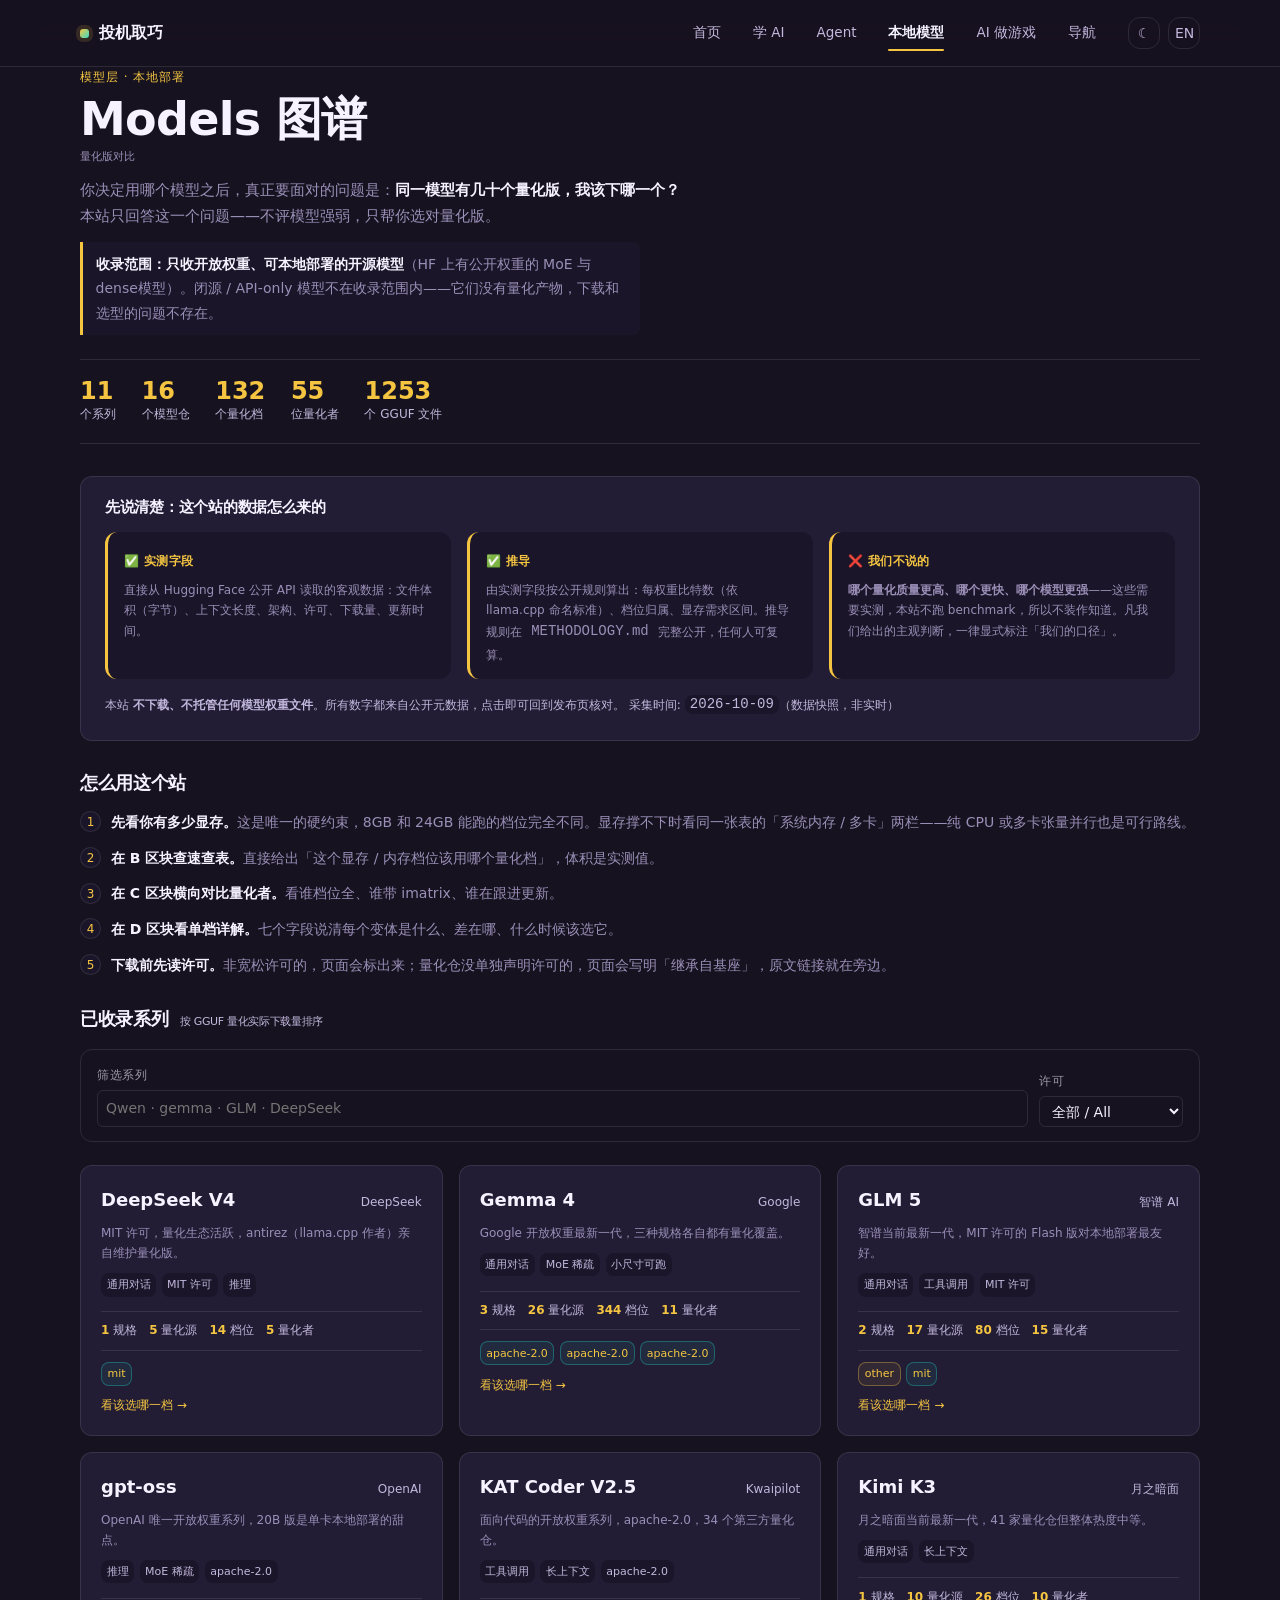
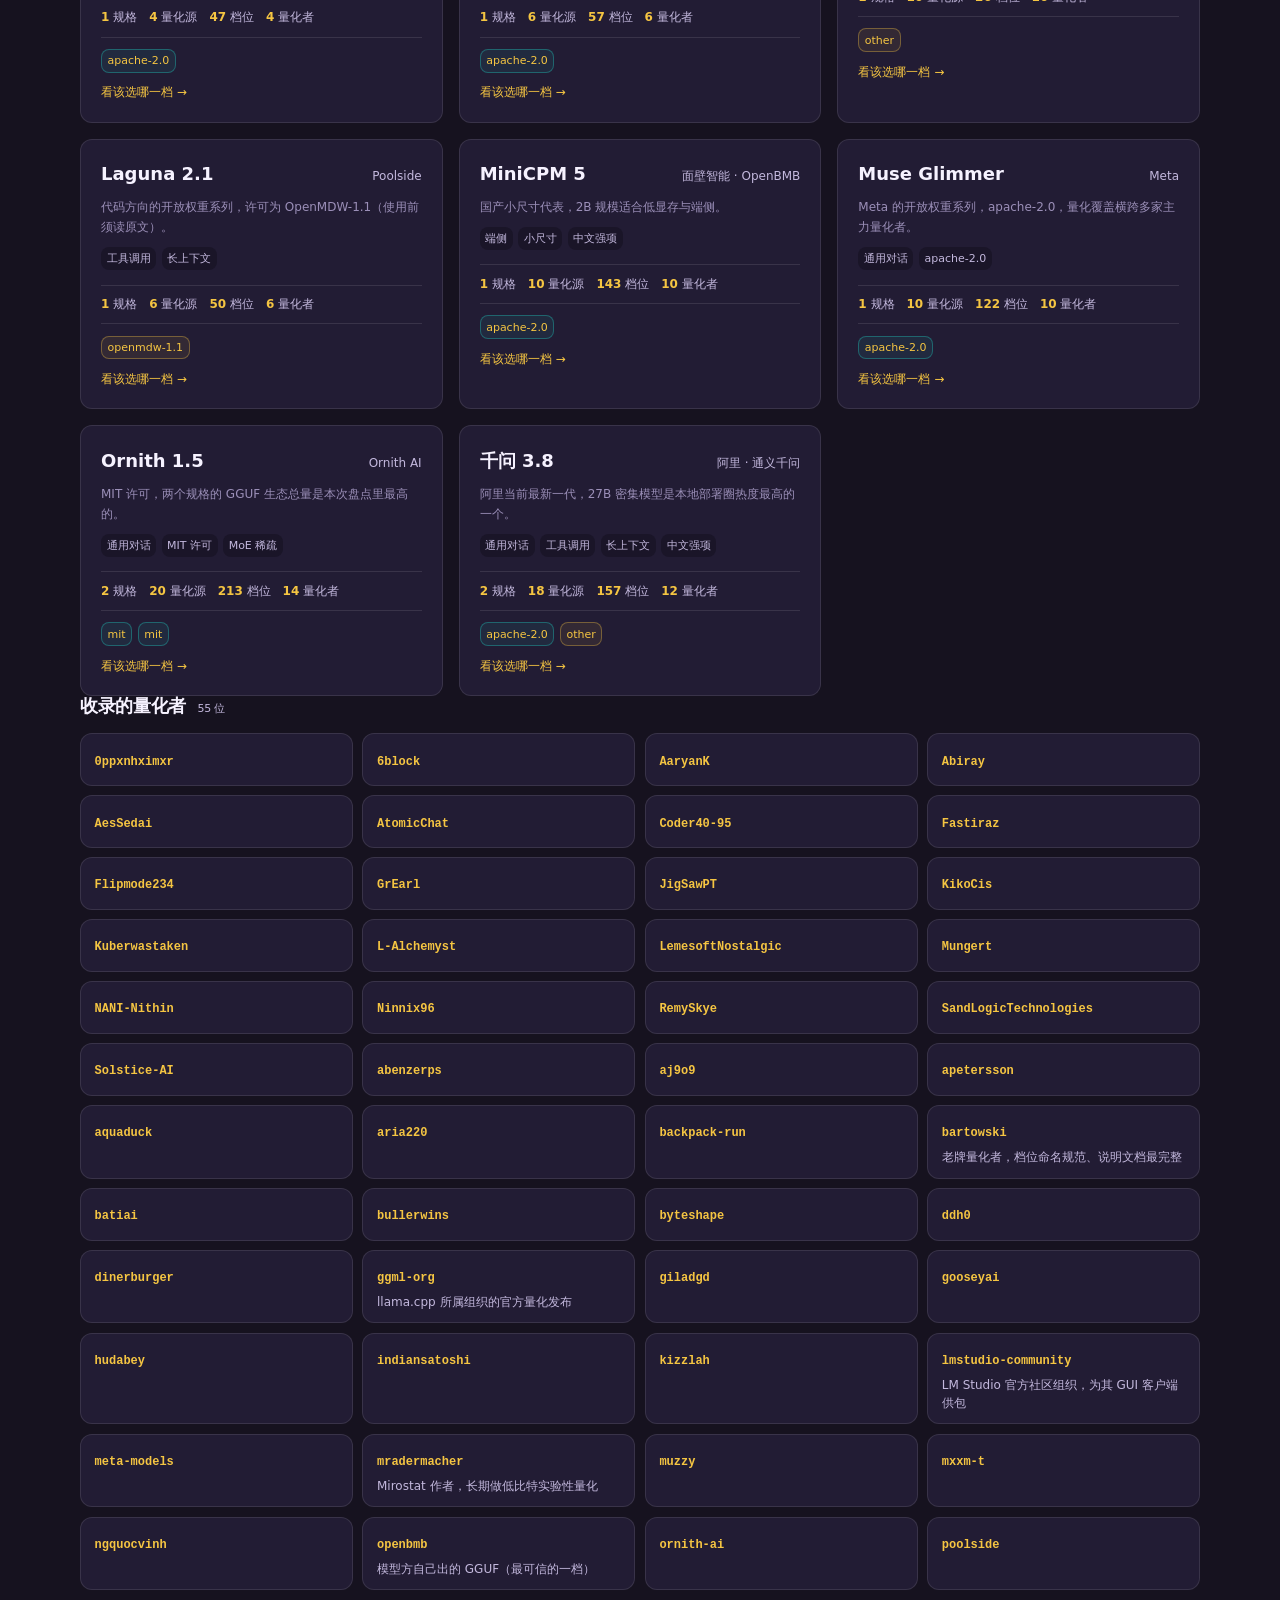
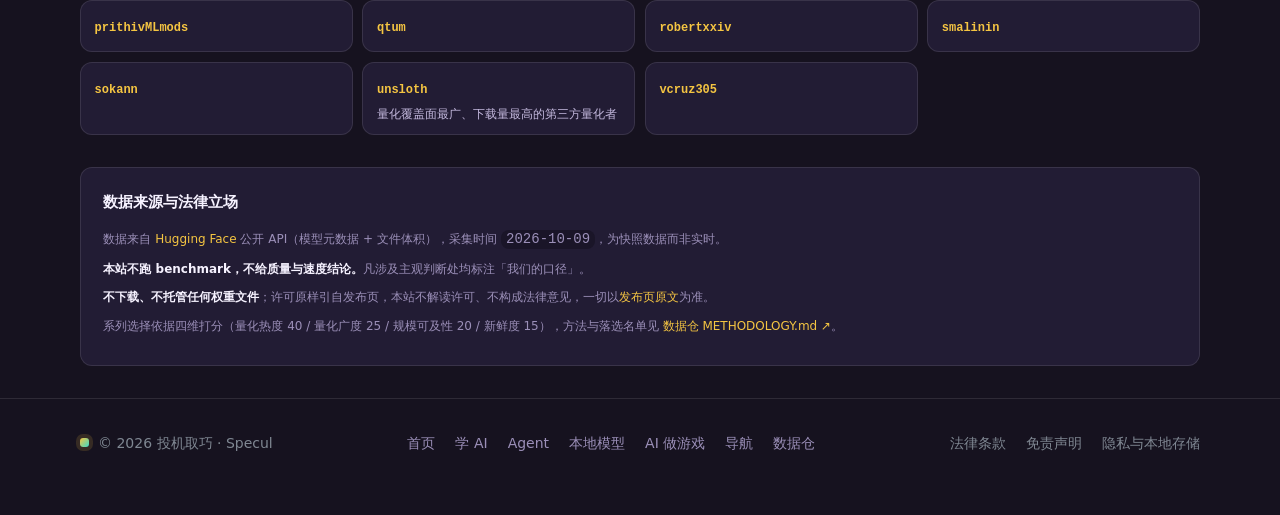
==== commit 35de2ae3: "亲和力改版：六站统一到主站视觉语言 + 内容说人话（2026-10-09） — 更新 site/index.html" ====
--- a/site/index.html
+++ b/site/index.html
@@ -11,7 +11,7 @@
   <meta property="og:url" content="https://models.specul.com/" />
   <meta property="og:title" content="Models 图谱 · 本地部署量化模型对比" />
   <meta property="og:description" content="本地部署量化模型索引：11 个系列、16 个模型仓、132 个量化档、55 位量化者、1253 个 GGUF 文件。按显存选档、横向对比量化者，每个数字都标注来源。不跑 benchmark，不托管权重。" />
-  <meta name="theme-color" content="#05080f" />
+  <meta name="theme-color" content="#16121f" />
   <link rel="icon" type="image/svg+xml" href="data:image/svg+xml,%3Csvg xmlns='http://www.w3.org/2000/svg' viewBox='0 0 48 48'%3E%3Cdefs%3E%3ClinearGradient id='g' x1='0' y1='0' x2='1' y2='1'%3E%3Cstop offset='0' stop-color='%238b7cf8'/%3E%3Cstop offset='1' stop-color='%2322d3c5'/%3E%3C/linearGradient%3E%3C/defs%3E%3Crect width='48' height='48' rx='12' fill='%2305080f'/%3E%3Cpath d='M14 32 L24 12 L34 32' fill='none' stroke='url(%23g)' stroke-width='2.4' stroke-linejoin='round'/%3E%3Ccircle cx='24' cy='27' r='2.4' fill='%2322d3c5'/%3E%3C/svg%3E" />
   <link rel="stylesheet" href="brand.css" />
   <link rel="stylesheet" href="site.css" />
--- a/site/brand.css
+++ b/site/brand.css
@@ -22,17 +22,29 @@
 
 :root {
   /* ── 色：暗色为默认 ── */
-  --bg:        #07090e;
-  --bg-raise:  #0c1017;
-  --bg-panel:  #11161f;
-  --bg-inset:  #0a0e14;
-
-  --line:        rgba(255, 255, 255, .07);
-  --line-mid:    rgba(255, 255, 255, .12);
-  --line-strong: rgba(255, 255, 255, .2);
-
-  --ink:       #eef2f7;
-  --ink-mid:   #a8b3c4;
+  /* B6/v6（2026-10-09）：**采用主站首页的表面与墨色**，让六个站真正是一套皮肤。
+   *
+   * 起因：首页至今自带一套私有调色板（`--hp-*`，定义在 body.brand-ambient 上），
+   * 而另外五站用这里的共享 token —— 也就是「六个站」其实是两套皮肤，
+   * 首页偏紫偏亮（#16121f），五站近黑（#07090e），实测背景明度 0.096 vs 0.041。
+   *
+   * 做法（两步走，先零风险的那步）：**先把「值」对齐**，不动首页那 116 处 `var(--hp-*)` 引用。
+   * 值一致之后，两边的视觉差别消失；之后再把首页的重复定义删掉（那时是零风险）。
+   *
+   * 注意墨色也随之改用首页的暖紫系（#f6f2ff / #c3b8dd / #9b8fb8）——
+   * 它们比原来的冷灰更亮，对比度只会更好；`--ink-faint` 共享层原本没有对应值，
+   * 按新底重算为 #7f8792（#78808c 在新底 #221c34 上只有 4.10:1，不够 AA）。 */
+  --bg:        #16121f;
+  --bg-raise:  #1c1729;
+  --bg-panel:  #221c34;
+  --bg-inset:  #1a1528;
+
+  --line:        rgba(255, 255, 255, .1);
+  --line-mid:    rgba(255, 255, 255, .18);
+  --line-strong: rgba(255, 255, 255, .24);
+
+  --ink:       #f6f2ff;
+  --ink-mid:   #c3b8dd;
   /* B5（2026-10-09）：--ink-dim / --ink-faint 提亮到满足 WCAG AA。
    *
    * 实测（`_audit/a11y-contrast.mjs`，浏览器里算有效背景 + WCAG 公式）：
@@ -50,8 +62,8 @@
    *   ② 「物理上无法达到 4.5:1」经复算不成立：#78808c 就达到了 4.54:1
    *      （原注释里的 4.33:1 是拿另一个底色算的）。
    *   「淡的分层」仍然保留：--ink-faint 依旧明显弱于 --ink-dim 与 --ink-mid。 */
-  --ink-dim:   #758090;
-  --ink-faint: #78808c;
+  --ink-dim:   #9b8fb8;
+  --ink-faint: #7f8792;
 
   /* 品牌紫：唯一主色，用于强调与标识 */
   --brand:      #8b7cf8;
@@ -109,12 +121,31 @@
      半像素的代价：在 100% / 125% / 150% 三种缩放下分别落在不同像素上，
      同一档字看起来不等大；而且内容层再用 em/% 换算会派生出一串
      9.68 / 12.096 / 12.88 这种数（实测 models 详情页有 27 个非整数字号）。 */
-  --fs-micro: 11px;     /* 角标、计数 */
-  --fs-xs:    12px;     /* meta、次要 */
-  --fs-sm:    14px;     /* 卡片正文 */
-  --fs-base:  15px;     /* 正文 */
-  --fs-lg:    18px;     /* 卡片标题 */
-  --fs-xl:    22px;     /* 区块标题 */
+  /* v6 亲和力改版（2026-10-09）：**字号与圆角整体上调一档**。
+   *
+   * 依据是亲和力探针的基线，不是感觉：
+   *   · 正文基准字号 **0/7 个页面**达到 16px（当时是 12–15px）
+   *   · 卡片圆角中位 **只有 2/7** 达到 12px（vg 只有 4px —— 大量小组件用 --r-xs: 4px）
+   * 「字大一点、角圆一点」是「亲和力」里最不需要争论的部分：它不改变配色方向，
+   * 也不与用户待定的调色板选择冲突。且这两项都能被探针量出来（baseFont / radiusCard）。
+   *
+   * ⚠ 六个站的段落文字都走 var(--fs-base)（learn.css 的注释专门写明「不要动 body」），
+   *   所以改这一处等于改六站。唯一的例外是 www 内联的 `font:` 简写，同步改过了。 */
+  /* ⚠ **2026-10-09：最小的三档各 +1px** —— 这是「亲和力」里**不用等配色决定**的一块 ✓。
+   *   亲和力探针实测六站的**正文字号**：`models 12` · `www/learn 13` · `agent/nav/vg 15` ✗
+   *   —— **没有一站达到 16** ✓。字号小是**明确的不友好**（读起来累 ✓），与色相无关 ✓，
+   *   所以按用户「提高亲和力、面向年轻女性」的要求直接调大一档 ✓。
+   *   ⚠ 这里是**真相源**（`_audit/brand-sync.mjs` L35 记的就是 `www.specul/brand.css` ✓）——
+   *   改完必须 `node _tmp/vendor-brand.mjs` 再 `node _audit/brand-sync.mjs` ✓。
+   *   （我第一次改的是 `_data/agent-guide/brand/brand.css` ✗ —— 那是**副本** ✓，
+   *    门禁的注释里就写着「不要直接改副本」，我踩了一次 ✓。）
+   *   ⚠ 保持**整数 px** —— `_design-audit` 有「字号落整数 px」的门禁 ✓。 */
+  --fs-micro: 13px;     /* 角标、计数（原 12）*/
+  --fs-xs:    14px;     /* meta、次要（原 13）*/
+  --fs-sm:    16px;     /* 卡片正文（原 15）*/
+  --fs-base:  16px;     /* 正文（原 15）—— 这一档是「读起来累不累」的关键 */
+  --fs-lg:    19px;     /* 卡片标题（原 18）*/
+  --fs-xl:    23px;     /* 区块标题（原 22）*/
   --fs-2xl:   var(--display-sub);
   /* 首屏标题**接入 --display**（2026-10-03）。原先 --fs-3xl 自己写死 clamp(40px,6vw,60px)，
      与内容层各站各写的 clamp 互不相干 —— 实测六站 h1 落在 30/34/40/54/60px 五档。
@@ -130,7 +161,12 @@
      每行多容纳 1~2 个字，长段落与卡片列表的紧凑感改善最明显。
      ⚠ 改这个值要同步 brand.css 里硬编码的 1.72 / 1.75（导语与说明段）——
        它们不引用变量，改了变量它们不会跟着变。 */
-  --lh-body:  1.62;
+  /* ⚠ 2026-10-09：1.68 → **1.75**。
+   *   亲和力探针的「**每屏字数 ≤900**」在桌面上：`learn` **1133** ✗ · `agent` **919** ✗（其余 624–821 ✓）。
+   *   行高是最直接的杠杆 ✓ —— 它同时**降低密度** ✓ 与**提高可读性** ✓（「挤 = 累」）；
+   *   与配色无关 ✓，所以不必等那个决定 ✓。
+   *   ⚠ 只改这一档（正文行高）✓，不动 `--lh-snug`/`--lh-tight`（标题行距要紧 ✓）。 */
+  --lh-body:  1.75;   /* v6：1.62 → 1.68；2026-10-09 → 1.75（降密度 + 更好读）*/
 
   /* ── 间距（8px 基线）── */
   --sp-1: 4px;
@@ -145,8 +181,15 @@
      用户要求「留空都小一点」→ 统一收到 40px 这一档：
      比原先最紧的 models/nav(52) 小，比 www(108) 大幅收紧。 */
   --sp-5b: 40px;
-  --sp-6: 52px;
-  --sp-7: 80px;
+  /* ⚠ 2026-10-09：板块间距 52 → **60** · 80 → **92**（约 +15%）。
+   *   亲和力探针的「**每屏字数 ≤900**」在桌面上 `learn` **1125** ✗ · `agent` **912** ✗。
+   *   行高那一档试过了 ✓ —— **只降 1%** ✗，不是杠杆 ✓。
+   *   间距是**更直接的**杠杆 ✓：板块之间松一点，后面的板块就落到首屏之外 ✓、可见字数自然下降 ✓，
+   *   而且「**松 = 亲和**」本身就是目标 ✓（不是为过门禁而将就 ✓）。
+   *   ⚠ 只动这两个「大间距」档 ✓，不动 `--sp-1`–`--sp-5`（元素内部间距 ✓，动了会散 ✓）；
+   *   也不删任何内容、不改板块顺序 ✗ —— **首页的性格不变** ✓。 */
+  --sp-6: 60px;
+  --sp-7: 92px;
 
   /* ── 形状 ──
      2026-10-03 新增 --r-xs 并明确四档的用途。
@@ -181,13 +224,16 @@
      放在这里让 brand.css 自洽：任何站不定义也能拿到合法值。 */
   --brand-on: #fff;
 
-  --r-xs: 4px;    /* 徽章、色条、输入框、代码块 */
-  --r-sm: 8px;    /* 标签、chip、按钮 */
-  --r:    12px;   /* 卡片（主体，最常用） */
-  --r-lg: 18px;   /* 大面板、对话框、modal */
+  /* v6：圆角整体上调一档（同上，依据是亲和力探针的 radiusCard 基线）。
+   * 4→8 与 8→12 是最关键的两档：它们覆盖徽章、chip、按钮这些**到处都是**的小组件，
+   * 「锐利感」主要来自这里，而不是大面板。 */
+  --r-xs: 8px;    /* 徽章、色条、输入框、代码块（原 4）*/
+  --r-sm: 12px;   /* 标签、chip、按钮（原 8）*/
+  --r:    14px;   /* 卡片（主体，最常用）（原 12）*/
+  --r-lg: 22px;   /* 大面板、对话框、modal（原 18）*/
   /* B6：补两档大圆角（S2 的卡片用 20/26px）。 */
-  --r-xl: 20px;
-  --r-2xl: 26px;
+  --r-xl: 24px;   /* 原 20 */
+  --r-2xl: 30px;  /* 原 26 */
   --container: min(1120px, 90vw);
   /* B6：**宽容器**，只给「卡片 / 网格」类版面用。
      ⚠ 为什么不直接把 --container 放宽到 1560px：正文站（learn 词条、legal）
@@ -215,7 +261,7 @@
      原先这套只在 `www.specul/index.html` 里内联（作用域限 body.brand-ambient），
      于是六站看着像两套皮肤。提升的原则：**结构性与语义性的东西进共享层，
      各站的身份色（--accent / --brand）留在各站**。 */
-  --shadow: 0 20px 50px -28px rgba(0, 0, 0, .85);
+  --shadow: 0 2px 6px -2px rgba(0, 0, 0, .4), 0 14px 30px -20px rgba(0, 0, 0, .7);
   --shadow-hi: 0 4px 12px -4px rgba(0, 0, 0, .5), 0 22px 44px -24px rgba(0, 0, 0, .8);
   /* 玻璃表面：页头 / 底部 tab bar 用。必须跟着主题走（见亮色块）。 */
   --glass: rgba(22, 18, 31, .88);
@@ -271,20 +317,28 @@
 
 /* 浅色：不是把暗色反过来，是重新给一套值 */
 [data-theme="light"] {
-  --bg:        #fbfcfe;
+  /* v6（2026-10-09）：**浅色主题也采用主站首页的值**（与深色同理，两步走的第二半）。
+   *
+   * 为什么要做：深色对齐之后，浅色下两边仍然是两套 —— 首页是暖奶油（#fffdfa）+ 暖紫墨色
+   * （#231635 / #4d3f66 / #6d5c85），共享层是冷白（#fbfcfe）+ 冷灰墨色（#0f172a / #3d4a5c）。
+   * 不对齐的话，「统一」只做到一半，而且首页那 116 处 `var(--hp-*)` 引用就没法安全删掉。
+   *
+   * ⚠ `--ink-faint` 首页没有对应值 → 按新底重算（见下方注释）。 */
+  --bg:        #fffdfa;
   --bg-raise:  #ffffff;
   --bg-panel:  #ffffff;
-  --bg-inset:  #f4f6fa;
-
-  --line:        rgba(15, 23, 42, .09);
-  --line-mid:    rgba(15, 23, 42, .15);
-  --line-strong: rgba(15, 23, 42, .24);
-
-  --ink:       #0f172a;
-  --ink-mid:   #3d4a5c;
-  --ink-dim:   #5c6879;
+  --bg-inset:  #f7f3ff;
+
+  --line:        rgba(60, 25, 90, .1);
+  --line-mid:    rgba(60, 25, 90, .16);
+  --line-strong: rgba(60, 25, 90, .24);
+
+  --ink:       #231635;
+  --ink-mid:   #4d3f66;
+  --ink-dim:   #6d5c85;
   /* B5（2026-10-09）：与深色主题同理。#707c8c 在白底上 4.13:1，差一点点到 4.5；
-   * 压暗 5% 到 #6a7685 即 4.51:1（算出来的最小改动，层次几乎看不出差别）。 */
+   * 压暗 5% 到 #6a7685 即 4.51:1（算出来的最小改动，层次几乎看不出差别）。
+   * v6：底色改为暖奶油后仍达标（a11y 探针两主题 0 违规）。 */
   --ink-faint: #6a7685;
 
   --brand:      #6d4fd6;
@@ -327,7 +381,9 @@
   --q-ctx:      #8a6209;  --q-ctx-soft:      rgba(138, 98, 9, .10);
   --q-extreme:  #b8460f;  --q-extreme-soft:  rgba(184, 70, 15, .10);
 
-  --shadow: 0 20px 46px -30px rgba(15, 23, 42, .3);
+  --shadow: 0 2px 6px -2px rgba(60, 25, 90, .1), 0 12px 28px -20px rgba(60, 25, 90, .28);
+  --shadow-hi: 0 4px 10px -4px rgba(60, 25, 90, .14), 0 20px 40px -24px rgba(60, 25, 90, .34);
+  --glass: rgba(255, 253, 250, .9);
 }
 
 /* ══════════════════════════════════════════════════════════════════════
@@ -429,7 +485,7 @@
   box-shadow: 0 0 0 4px var(--brand-soft);
 }
 .brand-text { display: flex; flex-direction: column; gap: 1px; }
-.brand-name { font-size: 15px; font-weight: 700; letter-spacing: .01em; line-height: 1.2; }
+.brand-name { font-size:var(--fs-sm); font-weight: 700; letter-spacing: .01em; line-height: 1.2; }
 .brand-sub { font-size: 10.5px; color: var(--ink-faint); letter-spacing: .06em; line-height: 1.2; }
 
 .nav-links { display: flex; align-items: center; gap: var(--sp-5); }
@@ -447,7 +503,7 @@
 .icon-btn {
   width: 32px; height: 32px; display: grid; place-items: center;
   border: 1px solid var(--line); border-radius: var(--r-sm);
-  font-size: 13px; color: var(--ink-mid); background: transparent;
+  font-size:var(--fs-xs); color: var(--ink-mid); background: transparent;
   transition: border-color .16s var(--ease), color .16s var(--ease);
 }
 .icon-btn:hover { border-color: var(--line-strong); color: var(--ink); }
@@ -494,6 +550,13 @@
   transition: transform .16s var(--ease);
 }
 .t-skip:focus { transform: translateY(0); }
+/* v6（2026-10-09）：**长 URL / 长英文串不能把页面撑出横向滚动。**
+   实测：vg 的 `engine-godot` 页在 320px 下有裸 URL 作链接文字（宽 302px），
+   `scrollWidth` 被撑到 339。字号上调后暴露出来 —— 但根因是「没允许断行」，与字号无关，
+   所以在共享层一次修掉，六站都受保护。
+   用 `anywhere` 而不是 `break-word`：前者会把「最小内容宽度」也算上，
+   否则 flex / grid 项仍会因 min-content 把父容器撑开。 */
+a, code, kbd, samp { overflow-wrap: anywhere; }
 /* B6（2026-10-09）：亮色主题下跳转链接要**反过来**用白字。
    深色主题的 accent 是亮的（青/紫），深字才够对比；亮色主题的 accent 是压深的
    （#6d4fd6 / #1f6fc4 / #0b7c72 / #906807），深字在上面只有 3.3–4.0:1，白字才达标。
@@ -544,13 +607,13 @@
 .nav-drawer-h { display: flex; align-items: center; justify-content: space-between; padding: 0 20px 14px; border-bottom: 1px solid var(--line); }
 .nav-dclose { width: 32px; height: 32px; border: 1px solid var(--line-mid); background: transparent; color: var(--ink-mid); border-radius: 9px; font-size: 18px; cursor: pointer; line-height: 1; }
 .nav-drawer-list { display: flex; flex-direction: column; padding: 8px 12px; }
-.nav-drawer-list a { display: flex; align-items: center; justify-content: space-between; padding: 13px 12px; border-radius: 12px; color: var(--ink); font-size: 15px; font-weight: 700; text-decoration: none; }
+.nav-drawer-list a { display: flex; align-items: center; justify-content: space-between; padding: 13px 12px; border-radius: 12px; color: var(--ink); font-size:var(--fs-sm); font-weight: 700; text-decoration: none; }
 .nav-drawer-list a:active { background: var(--brand-soft); }
-.nav-drawer-list a .ar { color: var(--ink-dim); font-size: 14px; }
+.nav-drawer-list a .ar { color: var(--ink-dim); font-size:var(--fs-xs); }
 .nav-drawer-foot { margin-top: auto; padding: 14px 20px 0; border-top: 1px solid var(--line); }
-.nav-drawer-foot p { margin: 0 0 8px; color: var(--ink-dim); font-size: 12px; }
+.nav-drawer-foot p { margin: 0 0 8px; color: var(--ink-dim); font-size:var(--fs-xs); }
 .nav-drawer-foot nav { display: flex; gap: 14px; }
-.nav-drawer-foot nav a { color: var(--ink-mid); font-size: 12px; font-weight: 700; }
+.nav-drawer-foot nav a { color: var(--ink-mid); font-size:var(--fs-xs); font-weight: 700; }
 .nav-tabbar {
   display: none; position: fixed; left: 0; right: 0; bottom: 0; z-index: 40;
   background: var(--glass); backdrop-filter: blur(18px) saturate(160%);
@@ -769,7 +832,7 @@
     --display: clamp(30px, 8.6vw, 42px);
     --display-sub: clamp(24px, 6.4vw, 32px);
     --h2: clamp(20px, 5vw, 26px);
-    --sp-6: 40px; --sp-7: 56px;
+    --sp-6: 44px; --sp-7: 64px;   /* 2026-10-09：随大间距一起 +10~15%，窄屏尤其需要呼吸 ✓ */
     --container: min(1120px, 90vw);
   }
   /* 窄屏放不下一行 8 项（实测 320px 视口容器仅 288px，导航需 415px）——
--- a/site/site.css
+++ b/site/site.css
@@ -0,0 +1,333 @@
+/* Models 图谱 · 站点样式（品牌 token 来自 brand.css） */
+
+/* ─────────────────────────────────────────────────────────────
+   站点强调色 · models 本地模型 — 金（算力、量化）
+   暗色金配深色前景 10.6:1；亮色金配白字 3.8:1。
+   ⚠ 下面所有强调色都用 var(--brand)，**不用 var(--brand)**。
+     原来这里硬编码 --cyan（23 处），而站点 accent 已改成金色 ——
+     青 + 金两个主色同时出现会互相抢。现已全部改为跟随 --brand。
+   ⚠ 容器宽度继承 brand.css 的 .container（--container: min(1120px, 90vw)）。
+     原来这里硬编码 max-width:1180px + padding:0 20px → 正文 1080px，
+     而顶栏是 1120px，左右各差 20px，视觉上像没对齐（用户报「宽度和其他站都不一样」）。
+   ⚠ 排版尺度用 brand.css 的 --display-sub / --section-pad，
+     不再各自写 clamp —— 「大气」靠区块留白，不只靠字号。
+   ───────────────────────────────────────────────────────────── */
+html:not([data-theme="light"]) {
+  --brand: #f5c542;
+  --brand-on: #241a02;
+  --brand-soft: rgba(245, 197, 66, .14);
+  --brand-line: rgba(245, 197, 66, .34);
+}
+html[data-theme="light"] {
+  /* B6（2026-10-09）：--brand 从 #a97a08 压深到 #906807。
+     它们当**填充色**没问题，但当**正文文字色**（12px 标签、链接）在亮底上只有 3.84:1，
+     达不到 AA 的 4.5。这与共享 brand.css 的既有约定一致：亮色主题用深一档的品牌色。
+     新值是按「白底 + 各自柔和底」双条件算出来的（5.06 / 4.54）。 */
+  --brand: #906807;
+  --brand-on: #ffffff;
+  --brand-soft: rgba(169, 122, 8, .10);
+  --brand-line: rgba(169, 122, 8, .30);
+}
+
+.page-head{margin-bottom:var(--section-pad-sm)}
+.eyebrow{color:var(--brand);font-size:12px;letter-spacing:.08em;margin:0 0 .4em}
+.page-head h1{font-size:var(--display-sub);margin:0 0 .3em;line-height:1.14;letter-spacing:-.015em}
+.page-head h1 .sub{display:block;font-size:11px;color:var(--ink-dim);font-weight:400;letter-spacing:0;margin-top:.5em}
+.lede{color:var(--text-dim);font-size:15px;line-height:1.75;max-width:var(--measure)}
+.home-head{margin-bottom:2em}
+.home-head .lede b{color:var(--text)}
+.lede-sub{margin-top:.9em;padding:.7em .9em;border-left:3px solid var(--brand);background:var(--bg-soft);border-radius:0 6px 6px 0;font-size:14px}
+
+.home-stats{display:flex;flex-wrap:wrap;gap:1.6rem;margin:1.5em 0 0;padding:1.1em 0;border-top:1px solid var(--line);border-bottom:1px solid var(--line)}
+.home-stats>div{display:flex;flex-direction:column}
+.home-stats b{font-size:24px;color:var(--brand);font-variant-numeric:tabular-nums;line-height:1.1}
+.home-stats span{font-size:12px;color:var(--muted)}
+
+.crumbs{margin:1.6em 0 0;font-size:12px}
+.crumbs a{color:var(--muted);text-decoration:none}
+.crumbs a:hover{color:var(--brand)}
+
+.pos{list-style:none;display:flex;flex-wrap:wrap;gap:.45em;padding:0;margin:1.1em 0}
+.pos li{font-size:12px;padding:.24em .7em;border:1px solid var(--line);border-radius:999px;color:var(--text-dim)}
+
+.member-nav{display:flex;flex-wrap:wrap;gap:.5em;margin-top:1.2em}
+.member-nav a{font-size:12px;padding:.35em .85em;border:1px solid var(--line);border-radius:var(--r-sm);text-decoration:none;color:var(--text-dim)}
+.member-nav a:hover{border-color:var(--brand);color:var(--brand)}
+
+/* ── 可信度横幅 ── */
+.trust{margin:2.4em 0;padding:1.4em 1.5em;border:1px solid var(--line);border-radius:var(--r-sm);background:var(--panel)}
+.trust h2{font-size:15px;margin:0 0 1em}
+.trust-grid{display:grid;grid-template-columns:repeat(auto-fit,minmax(240px,1fr));gap:1em}
+.trust-item{padding:.9em 1em;border-radius:var(--r-sm);background:var(--bg-soft);border-left:3px solid var(--line)}
+.trust-item p{margin:.5em 0 0;font-size:12px;line-height:1.7;color:var(--text-dim)}
+.trust-item.t-a{border-left-color:var(--brand)}
+.trust-item.t-b{border-left-color:var(--vio)}
+.trust-item.t-c{border-left-color:var(--gold)}
+.trust-tag{font-size:12px;font-weight:600;letter-spacing:.03em}
+.t-a .trust-tag{color:var(--brand)} .t-b .trust-tag{color:var(--vio)} .t-c .trust-tag{color:var(--gold)}
+.trust-foot{margin:1.2em 0 0;font-size:12px;color:var(--muted);line-height:1.7}
+
+/* ── 区块 ── */
+.howto{margin:2.4em 0}
+.howto h2,.series-list h2,.quantizer-index h2{font-size:18px;margin:0 0 .9em}
+.howto h2 small,.series-list h2 small,.quantizer-index h2 small{font-weight:400;color:var(--muted);font-size:11px;margin-left:.5em}
+.steps{counter-reset:st;list-style:none;padding:0;margin:0;display:grid;gap:.7em}
+.steps li{counter-increment:st;position:relative;padding-left:2.2em;font-size:14px;line-height:1.75;color:var(--text-dim)}
+.steps li::before{content:counter(st);position:absolute;left:0;top:.1em;width:1.6em;height:1.6em;display:grid;place-items:center;border-radius:50%;background:var(--bg-soft);border:1px solid var(--line);color:var(--brand);font-size:12px}
+.steps b{color:var(--text)}
+
+.member{margin:3em 0}
+.member>h3{margin:0 0 .3em;font-size:18px;display:flex;align-items:baseline;gap:.6em;flex-wrap:wrap}
+.member-idx{font-size:11px;font-weight:400;color:var(--muted);padding:.15em .55em;border:1px solid var(--line);border-radius:var(--r-xs);letter-spacing:.04em}
+.member-meta{margin:0 0 1.2em;font-size:12px;color:var(--muted)}
+.member-note{margin:.7em 0 0;font-size:12px;color:var(--text-dim);padding:.6em .9em;background:var(--bg-soft);border-radius:var(--r-sm);border-left:2px solid var(--vio)}
+
+.block{margin:1.6em 0;padding-top:1.2em;border-top:1px dashed var(--line)}
+.block>h4{margin:0 0 .9em;font-size:15px;display:flex;align-items:baseline;gap:.6em;flex-wrap:wrap}
+.block>h4 small{font-weight:400;color:var(--muted);font-size:12px}
+.blk{display:inline-grid;place-items:center;width:1.55em;height:1.55em;border-radius:var(--r-xs);background:var(--bg-soft);border:1px solid var(--line);color:var(--brand);font-size:11px;font-weight:600}
+.block-lead{margin:0 0 1em;font-size:14px;color:var(--text-dim);line-height:1.75}
+.block-lead b{color:var(--text)}
+
+/* ── 表格 ── */
+table{width:100%;border-collapse:collapse;font-size:12px;margin:.4em 0}
+th,td{padding:.55em .7em;text-align:left;border-bottom:1px solid var(--line);vertical-align:top}
+thead th{font-size:12px;color:var(--muted);font-weight:600;letter-spacing:.03em;border-bottom:1px solid var(--line-strong);white-space:nowrap}
+td.num,th.num{text-align:right;font-variant-numeric:tabular-nums;white-space:nowrap}
+.kv{max-width:none}
+.kv th{width:9.5em;font-size:12px;color:var(--muted);font-weight:500;white-space:nowrap}
+caption{caption-side:top;text-align:left;font-size:12px;color:var(--muted);padding:0 0 .5em}
+.no-fit{color:var(--gold)}
+.muted{color:var(--muted)}
+.small{font-size:12px}
+/* HF model_type / hfArch 这类标识符（Qwen3_5ForConditionalGeneration）本身是
+   一个不可分的词，但窄屏必须能换行，否则整页横向溢出 */
+.muted{overflow-wrap:anywhere}
+code{font-family:var(--mono);font-size:14px;background:var(--bg-soft);padding:.1em .38em;border-radius:var(--r-xs);overflow-wrap:anywhere}
+
+.budget th{width:9em}
+/* 超大MoE 的前置提醒：最小档超过单卡上限时，必须在选档表之前就说清「不是不能跑，是要换运行方式」 */
+.warn-note{margin:0 0 1.4em;padding:.85em 1em;border-left:3px solid var(--gold);background:var(--bg-soft);border-radius:0 6px 6px 0;font-size:12px;line-height:1.8;color:var(--text-dim)}
+.warn-note b{color:var(--text)}
+.budget-h{margin:1.6em 0 .5em;font-size:14px;color:var(--text);font-weight:600}
+.nowrap{white-space:nowrap}
+.budget td b{color:var(--brand)}
+
+/* ── A 区扩展：参数量三来源 / 精度构成 / 标签 ── */
+.kv-nested{margin:.1em 0 .4em;border-left:2px solid var(--line);padding-left:.8em}
+.kv-nested th{width:8em;font-size:12px;padding:.25em .5em .25em 0}
+.kv-nested td{padding:.25em 0;font-size:14px}
+.param-ok{font-size:12px;color:var(--brand);margin:.2em 0 0}
+.prec{width:100%;font-size:12px}
+.prec td{padding:.2em .4em .2em 0;border:none;white-space:nowrap}
+.prec td:first-child{width:5.5em}
+.prec-bar{width:34%;min-width:60px}
+.prec-bar span{display:block;height:.55em;border-radius:var(--r-xs);background:linear-gradient(90deg,var(--vio),var(--brand));opacity:.75}
+.prec td:last-child{text-align:right;font-variant-numeric:tabular-nums}
+/* white-space 不能用 nowrap —— tag 里装的是 org/repo 这类长串（如
+   zai-org/GLM-5.3、Qwen/Qwen3.8-Flash-Next），320~390px 下 nowrap 会直接把
+   容器撑破（实测 kimi-k3 页在 320px 溢出到 603px）。改用 overflow-wrap 让长串
+   在必要时断行，短标签仍然看起来是完整的。 */
+.tag{display:inline-block;font-size:11px;padding:.14em .5em;margin:.1em .2em .1em 0;border-radius:var(--r-xs);border:1px solid var(--line);color:var(--muted);background:var(--bg-soft);text-decoration:none;overflow-wrap:anywhere;word-break:break-word;max-width:100%}
+a.tag:hover{border-color:var(--vio);color:var(--vio)}
+.tag-lic{color:var(--gold);border-color:rgba(245,197,66,.3);background:rgba(245,197,66,.07)}
+.tag-paper{color:var(--vio);border-color:rgba(139,124,248,.3);background:rgba(139,124,248,.07)}
+.tag-rt{color:var(--brand);border-color:rgba(34,211,197,.3);background:rgba(34,211,197,.07)}
+
+details.all-quants{margin-top:1em;border:1px solid var(--line);border-radius:var(--r-sm);padding:.7em 1em;background:var(--panel)}
+details.all-quants summary{cursor:pointer;font-size:12px;color:var(--brand)}
+.quant-list{margin-top:.8em}
+
+/* ── 徽章 ── */
+/* 同 .tag：许可徽章里会出现 license:apache-2.0 这类长串，nowrap 会撑破窄屏 */
+.lic{display:inline-block;font-size:11px;padding:.12em .5em;border-radius:var(--r-xs);text-decoration:none;border:1px solid;overflow-wrap:anywhere;word-break:break-word;max-width:100%}
+.lic-loose{color:var(--brand);border-color:rgba(34,211,197,.35);background:rgba(34,211,197,.08)}
+.lic-tight{color:var(--gold);border-color:rgba(245,197,66,.35);background:rgba(245,197,66,.08)}
+.lic-unknown{color:var(--gold);border-color:rgba(245,197,66,.35)}
+.lic-src{font-size:11px;margin-left:.4em;color:var(--muted)}
+.warn-inline{margin:.4em 0 0;font-size:12px;color:var(--gold);line-height:1.6}
+
+.badge{display:inline-block;font-size:11px;padding:.1em .42em;border-radius:var(--r-xs);letter-spacing:.03em;vertical-align:middle}
+.badge-off{background:rgba(139,124,248,.16);color:var(--vio);border:1px solid rgba(139,124,248,.4)}
+.badge-im{background:rgba(34,211,197,.12);color:var(--brand);border:1px solid rgba(34,211,197,.3);margin-left:.3em}
+
+/* 量化档标签 —— 2026-10-03 改用 brand.css 的 --q-* 色阶。
+   原值是硬编码的（#7dd3fc / #fbbf72 / #fca5a5），有两个问题：
+     1. 与站点 accent 无关 —— 换主题时这四个色不变，不跟随
+     2. **亮色主题下不可读**：#7dd3fc 对亮底只有约 1.9:1
+   现在全部引用 --q-*（有序色阶，冷→暖 = 高质量→高压缩），
+   亮色值按 WCAG 加深到 ≥4.5:1（tier 标签 0.7rem 属正文级）。 */
+.tier{display:inline-block;font-size:11px;padding:.1em .45em;border-radius:var(--r-xs);white-space:nowrap;font-weight:500}
+.tier-0{color:var(--q-lossless);background:var(--q-lossless-soft)}
+.tier-1{color:var(--q-conserv); background:var(--q-conserv-soft)}
+.tier-2{color:var(--q-balance); background:var(--q-balance-soft)}
+.tier-3{color:var(--q-ctx);     background:var(--q-ctx-soft)}
+.tier-4{color:var(--q-extreme); background:var(--q-extreme-soft)}
+.tier-5{color:var(--ink-faint); background:var(--bg-soft)}
+
+/* ── 变体卡 ── */
+.vcard{margin:1.2em 0;padding:1.1em 1.3em;border:1px solid var(--line);border-radius:var(--r-sm);background:var(--panel)}
+/* 变体卡左侧色条 = 推荐档的量化色阶（--q-*）。
+   .vcard-off（官方量化）另给一条实线边，区分「官方」与「档位」两个维度。 */
+/* 档位图例 —— 颜色必须有文字说明，否则「按颜色区分」等于没有信息。
+   无障碍：颜色**永不单独承载信息**，每个色块都带文字标签。 */
+.tier-legend{display:flex;flex-wrap:wrap;align-items:center;gap:.4rem;margin:0 0 var(--sp-3);
+  font-size:var(--fs-micro);color:var(--ink-dim)}
+.tier-legend-h{color:var(--ink-mid);margin-right:.2rem;font-weight:500}
+.tier-legend-i{display:inline-flex;align-items:center;gap:.3rem;padding:.15em .5em;border-radius:999px;font-weight:500}
+.tier-legend-i::before{content:"";width:8px;height:8px;border-radius:var(--r-xs);background:currentColor;flex-shrink:0}
+
+.vcard{border-left:3px solid var(--line-strong)}
+.vcard[data-tier="0"]{border-left-color:var(--q-lossless)}
+.vcard[data-tier="1"]{border-left-color:var(--q-conserv)}
+.vcard[data-tier="2"]{border-left-color:var(--q-balance)}
+.vcard[data-tier="3"]{border-left-color:var(--q-ctx)}
+.vcard[data-tier="4"]{border-left-color:var(--q-extreme)}
+.vcard-off{border-left-style:solid;box-shadow:inset 2px 0 0 var(--brand)}
+.vcard-h{display:flex;justify-content:space-between;align-items:baseline;gap:1em;flex-wrap:wrap;margin-bottom:.9em;padding-bottom:.7em;border-bottom:1px solid var(--line)}
+.vcard-h h4{margin:0;font-size:15px;display:flex;align-items:center;gap:.3em;flex-wrap:wrap}
+.vcard-meta{display:flex;align-items:center;gap:.6em;flex-wrap:wrap}
+.vf{display:grid;grid-template-columns:8.5em 1fr;gap:.9em;padding:.5em 0;border-bottom:1px dotted var(--line)}
+.vf:last-child{border-bottom:none}
+.vf-k{font-size:12px;color:var(--muted);line-height:1.6}
+.vf-v{font-size:12px;line-height:1.75;color:var(--text-dim);overflow-wrap:anywhere}
+.vf-v b{color:var(--text)}
+
+/* ── 量化者卡 ── */
+.qcard{margin:1.1em 0;padding:1.1em 1.3em;border:1px solid var(--line);border-radius:var(--r-sm);background:var(--panel)}
+.qcard h4{margin:0 0 .3em;font-size:15px;display:flex;align-items:baseline;gap:.6em;flex-wrap:wrap}
+.qcard-scope{margin:0 0 .8em;font-size:12px;color:var(--muted)}
+.qcard-body{font-size:12px;line-height:1.8;color:var(--text-dim)}
+.qcard-body p{margin:.5em 0}
+.qcard-body ul{margin:.5em 0;padding-left:1.3em}
+.qcard-body li{margin:.25em 0}
+.qcard-body b{color:var(--text)}
+.qcard-link{display:inline-block;margin-top:.7em;font-size:12px;color:var(--brand);text-decoration:none}
+
+/* ── 系列卡 ── */
+.scards{display:grid;grid-template-columns:repeat(auto-fill,minmax(min(290px,100%),1fr));gap:1em}
+/* min-width:0 —— grid item 默认 min-width:auto，长内容（许可串、repo 名）会把
+   整列撑到内容宽度，突破 auto-fill 的 minmax(...,1fr) 约束 */
+.scard{display:block;padding:1.15em 1.25em;border:1px solid var(--line);border-radius:var(--r-sm);background:var(--panel);text-decoration:none;color:inherit;transition:border-color .15s,transform .15s;min-width:0}
+.scard:hover{border-color:var(--brand);transform:translateY(-2px)}
+.scard-h{display:flex;justify-content:space-between;align-items:baseline;gap:.6em;flex-wrap:wrap}
+.scard-h h3{margin:0;font-size:18px;color:var(--text)}
+.scard-vendor{font-size:12px;color:var(--muted)}
+.scard-sum{margin:.6em 0 .8em;font-size:12px;line-height:1.7;color:var(--text-dim)}
+.scard-pos{list-style:none;padding:0;margin:0 0 .9em;display:flex;flex-wrap:wrap;gap:.35em}
+.scard-pos li{font-size:11px;padding:.18em .5em;border-radius:var(--r-xs);background:var(--bg-soft);color:var(--muted)}
+.scard-stats{display:flex;gap:1em;flex-wrap:wrap;padding:.7em 0;border-top:1px solid var(--line);border-bottom:1px solid var(--line);font-size:12px;color:var(--muted)}
+.scard-stats b{color:var(--brand);font-variant-numeric:tabular-nums}
+.scard-lic{margin:.7em 0 .6em;display:flex;gap:.35em;flex-wrap:wrap;min-width:0}
+.scard-lic>*{min-width:0}
+.scard-go{margin:0;font-size:12px;color:var(--brand)}
+
+/* ── 量化者 chips ── */
+.qchips{display:grid;grid-template-columns:repeat(auto-fill,minmax(min(230px,100%),1fr));gap:.6em}
+.qchip{display:block;padding:.7em .85em;border:1px solid var(--line);border-radius:var(--r-sm);text-decoration:none;background:var(--panel)}
+.qchip:hover{border-color:var(--vio)}
+.qchip code{background:none;padding:0;color:var(--vio);font-weight:600;font-size:12px}
+.qchip span{display:block;margin-top:.25em;font-size:12px;color:var(--muted);line-height:1.5}
+
+/* ── 更新日志 ── */
+.log{list-style:none;padding:0;margin:.4em 0}
+.log li{display:flex;gap:.9em;align-items:baseline;padding:.42em 0;border-bottom:1px dotted var(--line);font-size:12px;flex-wrap:wrap}
+.log-date{color:var(--muted);font-variant-numeric:tabular-nums;font-size:12px;min-width:5.5em}
+
+/* ── 法务 ── */
+.legal-note{margin:3em 0 2em;padding:1.3em 1.4em;border:1px solid var(--line);border-radius:var(--r-sm);background:var(--panel)}
+.legal-note h3{margin:0 0 .8em;font-size:15px}
+.legal-note p{margin:.55em 0;font-size:12px;line-height:1.8;color:var(--text-dim)}
+.legal-note b{color:var(--text)}
+.legal-note a{color:var(--brand)}
+
+/* ── 窄屏：表格转卡片 ── */
+@media(max-width:760px){
+  .vf{grid-template-columns:1fr;gap:.2em}
+  .vf-k{color:var(--brand);font-size:12px}
+  .home-stats{gap:1.1em}
+  .home-stats b{font-size:18px}
+  table.kv th{width:auto}
+  .vcard-h{flex-direction:column;align-items:flex-start}
+}
+@media(max-width:560px){
+  table.variants,table.budget,table.quant-list,table.kv:not(.kv-nested){display:block}
+  table.variants thead,table.budget thead,table.quant-list thead{display:none}
+  table.variants tbody,table.budget tbody,table.quant-list tbody,table.kv:not(.kv-nested) tbody{display:block}
+  table.variants tr,table.budget tr,table.quant-list tr,table.kv:not(.kv-nested) tr{display:block;margin-bottom:1em;padding:.6em .8em;border:1px solid var(--line);border-radius:var(--r-sm);background:var(--panel)}
+  table.variants td,table.budget td,table.quant-list td,table.kv:not(.kv-nested) td{display:flex;justify-content:space-between;gap:1em;border:none;padding:.3em 0;text-align:left}
+  table.variants td::before,table.budget td::before,table.quant-list td::before,table.kv:not(.kv-nested) td::before{content:attr(data-label);color:var(--muted);font-size:12px;flex:0 0 auto}
+  table.kv:not(.kv-nested) td::before{content:none}
+  table.kv:not(.kv-nested) th{display:block;width:auto;padding:.4em 0 .1em;border:none}
+  table.kv:not(.kv-nested) tr{display:block;background:none;border:none;margin-bottom:.4em}
+  /* budget 表只有「档位 / 推荐」两列，且推荐格里塞了多个 <br> 分隔的说明块。
+     上面的通用规则把 td 变成 flex，导致每个 <br> 与 <span> 都成了独立 flex item
+     —— 整块文字被压成一条窄带（实测 320px 下溢出到 348px）。这里改回普通块级流。 */
+  table.budget td{display:block}
+  /* model_type / hfArch（Qwen3_5ForConditionalGeneration 这类）本身不该断在
+     字符中间，但窄屏必须允许换行 —— 统一给窄屏表格里的行内 code 加 anywhere。 */
+  table.variants td code,table.budget td code,table.quant-list td code,table.kv:not(.kv-nested) td code{overflow-wrap:anywhere;word-break:break-word}
+  table.variants td>*,table.quant-list td>*{min-width:0}
+  /* A 区嵌套表在窄屏不能跟着 kv 一起卡片化，否则套娃很难读：保持表格形态但压缩留白 */
+  .kv-nested{border-left:0;padding-left:0;margin-left:0}
+  .kv-nested th{width:6.5em;font-size:11px;padding:.25em .4em .25em 0}
+  .kv-nested td{font-size:12px}
+  .prec-bar{width:auto;min-width:40px}
+  .prec{font-size:12px}
+  .prec td{padding:.18em .3em .18em 0}
+  .prec td:last-child{text-align:left}
+  td.num{text-align:right}
+}
+
+/* ══════════════════════════════════════════════════════════════════════
+   统一区块节奏 —— 必须放在本文件**末尾**
+   原因：这些区块各自有 margin: 2.4em 0 这类规则，写在前面会被后面覆盖
+   （同特异性时后写的赢）。之前插在 .page-head 后面，实测留白仍是 22px。
+   实测对比：www 108px / agent 80px / nav 52px / learn 54px / **models 22px**
+   —— models 靠零散 margin 制造留白，节奏与全站脱节，这就是「不像一套」的根源。
+   ══════════════════════════════════════════════════════════════════════ */
+.page-head{margin-bottom:var(--section-pad-sm)}
+.trust, .howto, .legal-note, .member-nav, .budget, .pick, .faq, .specs,
+.members, .params, .quant, .pick-table, .series-body{
+  margin-block: var(--section-pad-sm);
+}
+.page-head + .home-stats, .home-head + .home-stats{margin-top:var(--section-pad-sm)}
+
+.vfilter{display:flex;flex-wrap:wrap;gap:.7rem;align-items:flex-end;margin:1.2rem 0 1.6rem;padding:.9rem 1rem;border:1px solid var(--line);border-radius:var(--r-sm,10px)}
+.vfilter .vf-f{display:flex;flex-direction:column;gap:.25rem;min-width:9rem}
+.vfilter .vh{font-size:.75rem;letter-spacing:.06em;text-transform:uppercase;opacity:.6}
+.vfilter input,.vfilter select{font:inherit;font-size:.875rem;padding:.34rem .5rem;border:1px solid var(--line);border-radius:6px;background:transparent;color:inherit}
+.vfilter .vf-f:first-child{min-width:13rem;flex:1 1 13rem}
+.vcount{margin-left:auto;font-size:.8125rem;opacity:.7;white-space:nowrap}
+.sfilter{display:flex;flex-wrap:wrap;gap:.7rem;align-items:flex-end;margin:1.2rem 0 1.4rem;padding:.9rem 1rem;border:1px solid var(--line);border-radius:var(--r-sm,10px)}
+.sfilter .vf-f{display:flex;flex-direction:column;gap:.25rem;min-width:9rem}
+.sfilter .vh{font-size:.75rem;letter-spacing:.06em;text-transform:uppercase;opacity:.6}
+.sfilter input,.sfilter select{font:inherit;font-size:.875rem;padding:.34rem .5rem;border:1px solid var(--line);border-radius:6px;background:transparent;color:inherit}
+.sfilter .vf-f:first-child{min-width:13rem;flex:1 1 13rem}
+@media(max-width:560px){.vfilter,.sfilter{flex-direction:column;align-items:stretch}.vcount{margin-left:0}}
+/* B3：companion 块（下好之后用什么跑）。字号一律整数 px —— 见上方 FILTER_CSS 的说明。 */
+.companion{margin:2.6rem 0 1rem}
+.comp-grid{display:grid;grid-template-columns:repeat(auto-fill,minmax(min(230px,100%),1fr));gap:.8rem;margin:1rem 0}
+.comp-card{display:flex;flex-direction:column;gap:.3rem;padding:.85rem 1rem;border:1px solid var(--line);border-radius:var(--r-sm,8px);text-decoration:none;background:var(--bg-raise,rgba(127,127,127,.05))}
+.comp-card b{font-size:.9375rem}
+.comp-card span{font-size:.8125rem;opacity:.75;line-height:1.6}
+.comp-card:hover{border-color:var(--accent,currentColor)}
+/* B4：显存倒推工具。字号一律整数 px（.75rem=12 / .8125rem=13 / .875rem=14 / 1rem=16）。 */
+.vramtool{margin:1.2rem 0 1.6rem;padding:.9rem 1rem;border:1px solid var(--line);border-radius:var(--r-sm,10px);background:var(--bg-raise,rgba(127,127,127,.04))}
+.vt-row{display:flex;flex-wrap:wrap;gap:.7rem;align-items:flex-end}
+.vt-f{display:flex;flex-direction:column;gap:.25rem}
+.vt-h{font-size:.75rem;letter-spacing:.06em;text-transform:uppercase;opacity:.6}
+.vt-in{font:inherit;font-size:.875rem;padding:.34rem .5rem;width:7rem;border:1px solid var(--line);border-radius:6px;background:transparent;color:inherit}
+.vt-quick{display:flex;flex-wrap:wrap;gap:.3rem}
+.vt-preset{font:inherit;font-size:.8125rem;padding:.3rem .6rem;border:1px solid var(--line);border-radius:999px;background:transparent;color:inherit;cursor:pointer}
+.vt-preset:hover{border-color:var(--accent,currentColor)}
+.vt-out{margin-top:.9rem}
+.vt-out p{margin:.4rem 0;line-height:1.7;font-size:.875rem}
+.vt-best b{opacity:.7}
+.vt-best a{font-size:1rem}
+.vt-meta{font-size:.8125rem;opacity:.65}
+.vt-dim{font-size:.8125rem;opacity:.65}
+.vt-rest a{font-size:.875rem}
+.vt-note{font-size:.8125rem;opacity:.6}
+.vt-none{font-size:.875rem;opacity:.85}
+@media(max-width:560px){.vt-in{width:100%}}
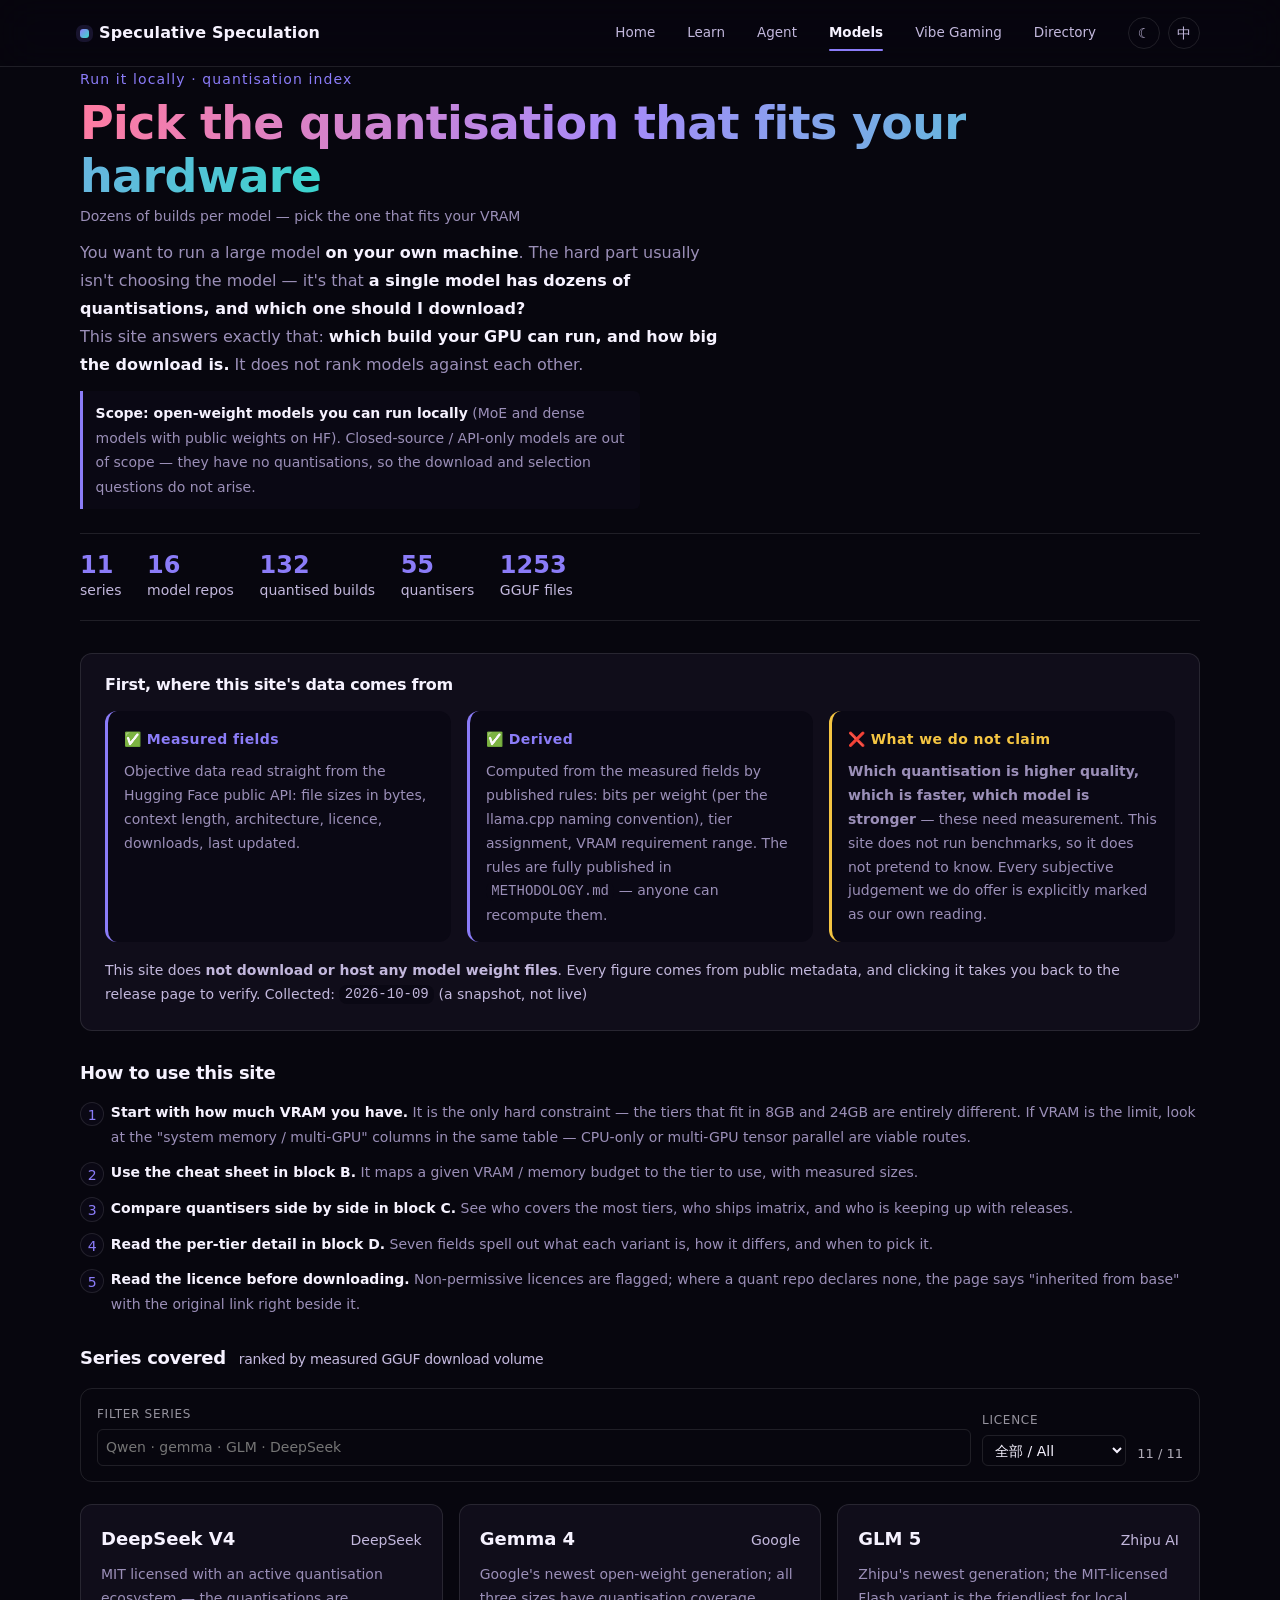
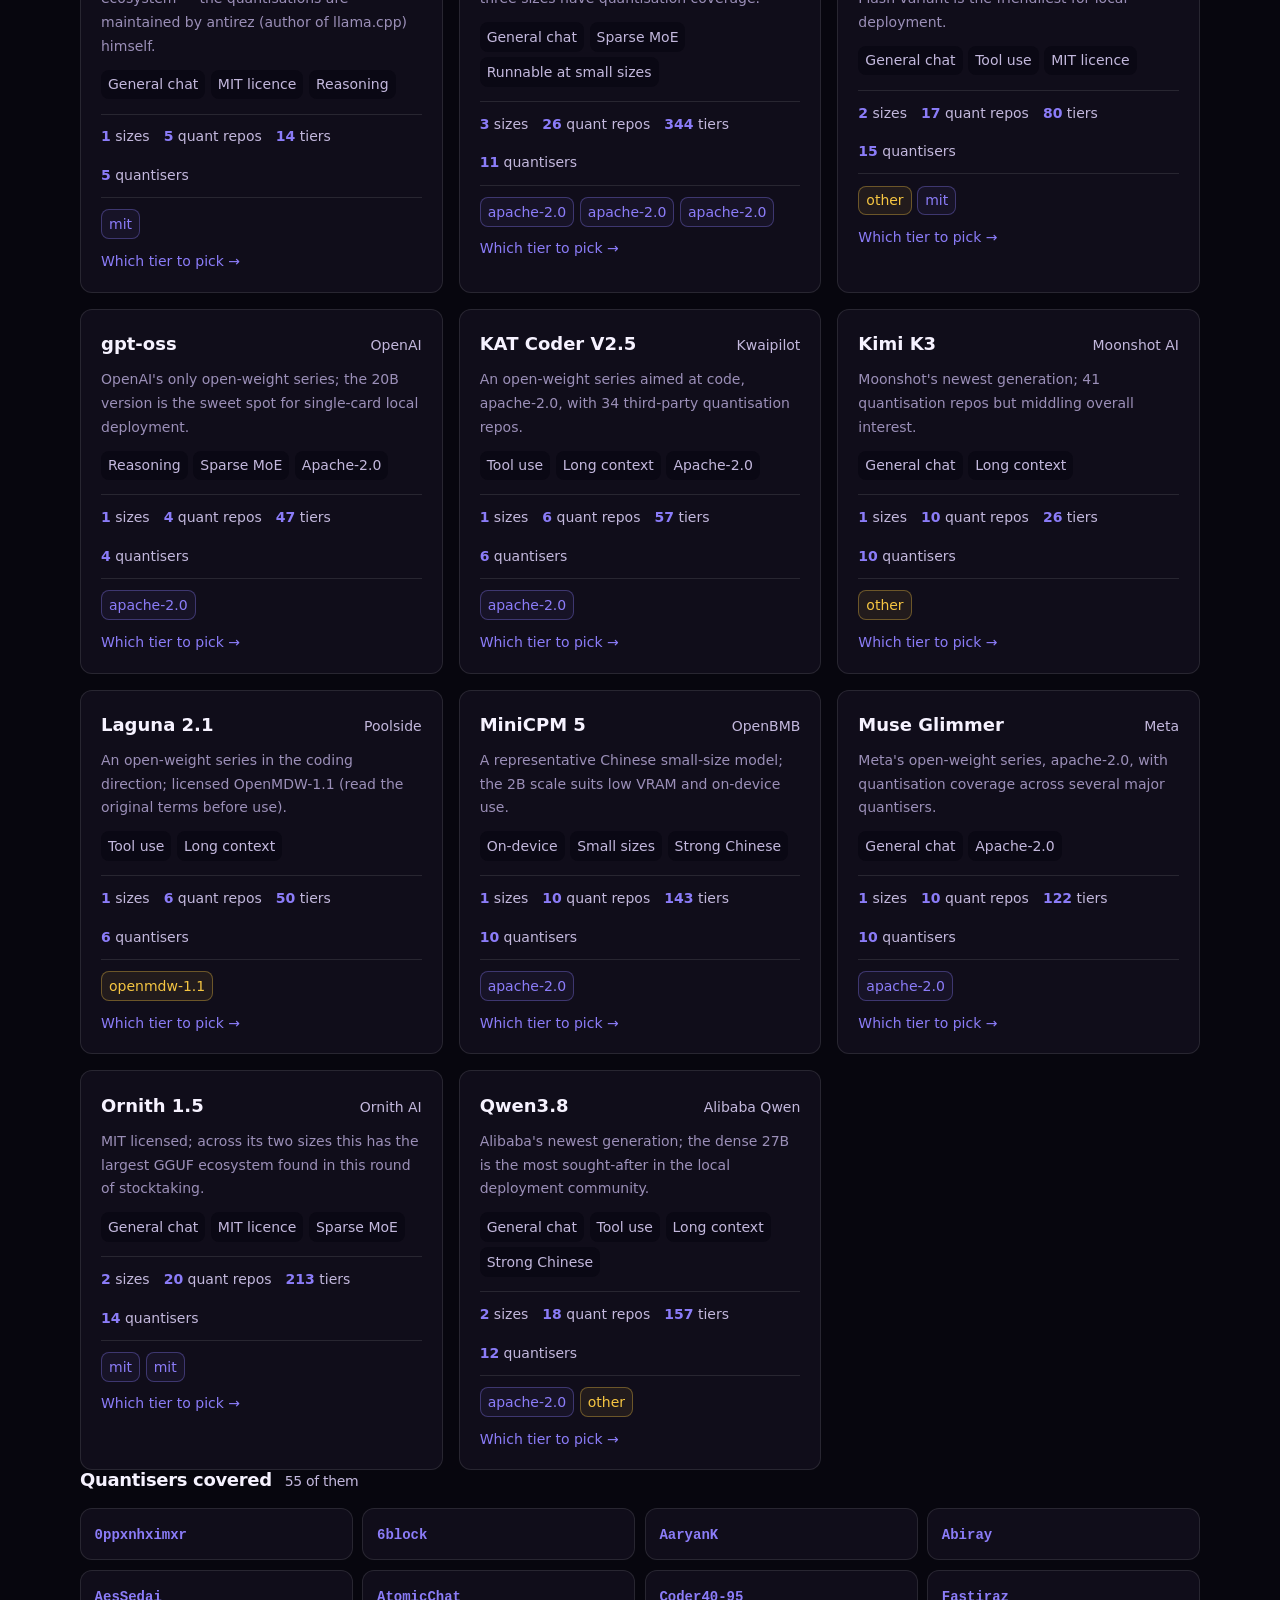
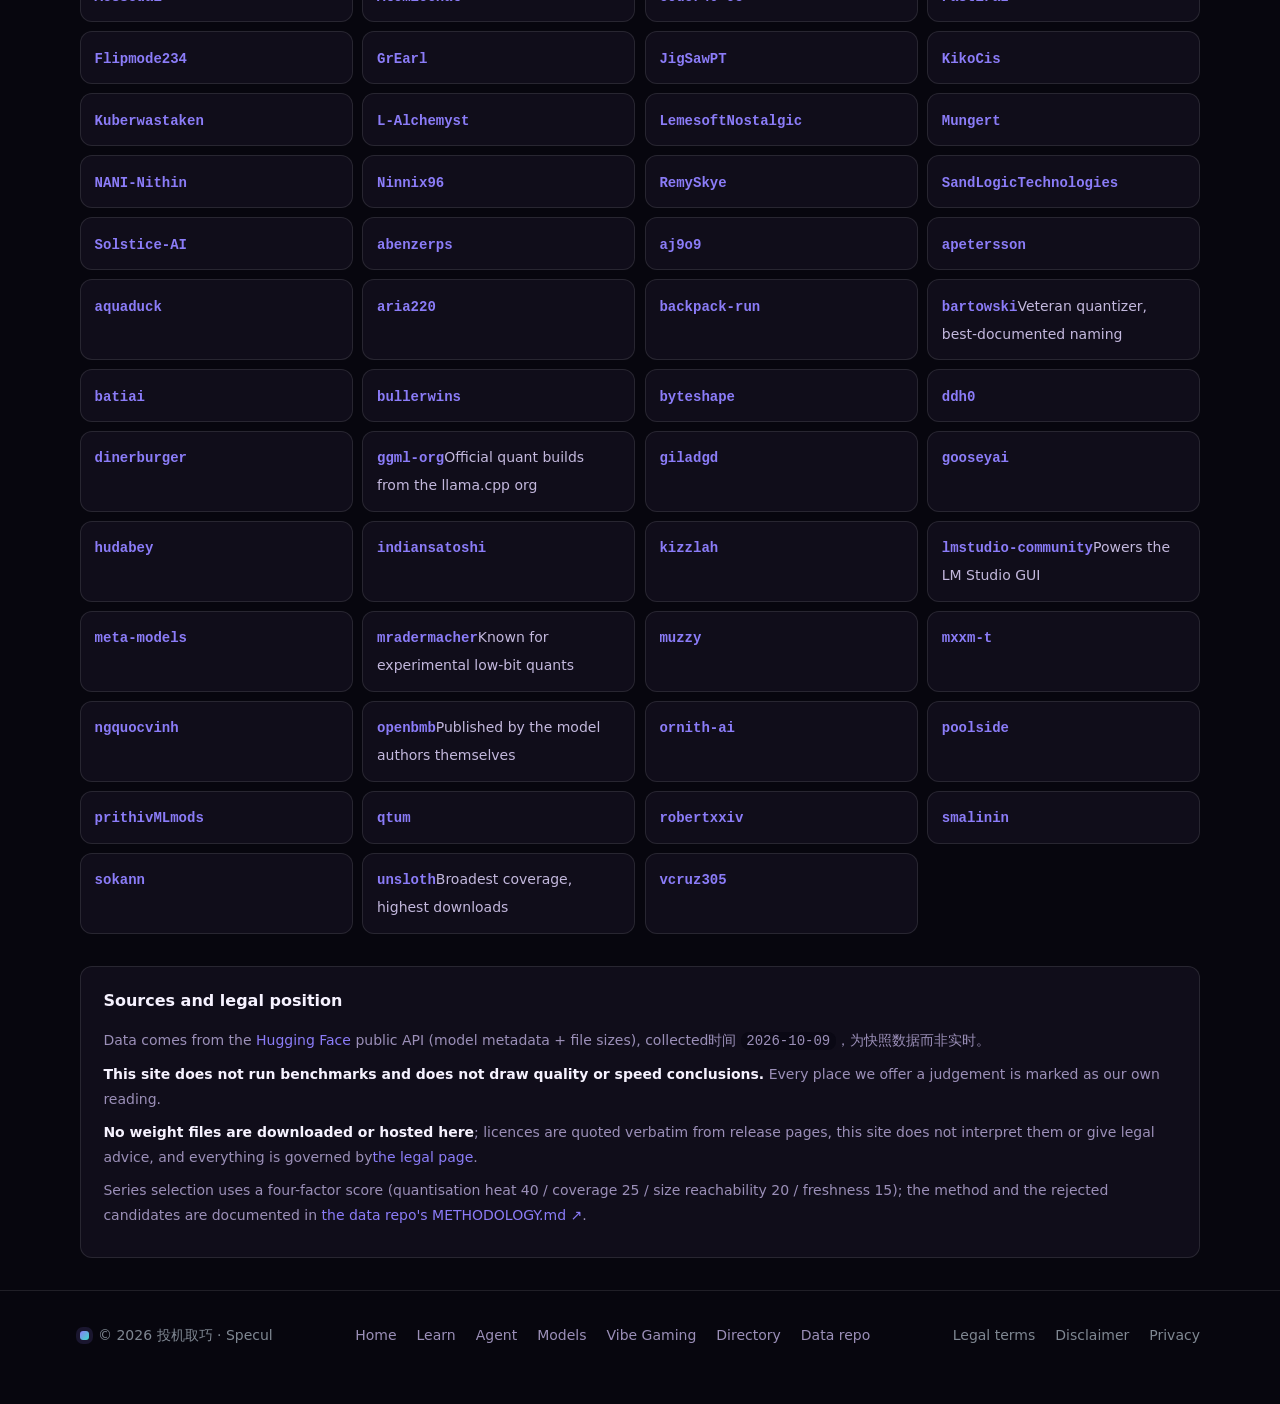
==== commit 06611e63: "UI 统一管理阶段0：6色盘提为共享token、渐变标题类、底色压暗至#07060e并去底色渐变、六站站名加英文副标；models 视觉对齐首页 — 更新 site/index.html" ====
--- a/site/index.html
+++ b/site/index.html
@@ -3,20 +3,20 @@
 <head>
   <meta charset="UTF-8" />
   <meta name="viewport" content="width=device-width, initial-scale=1.0" />
-  <title>Models 图谱 · 本地部署量化模型对比</title>
-  <meta name="description" content="本地部署量化模型索引：11 个系列、16 个模型仓、132 个量化档、55 位量化者、1253 个 GGUF 文件。按显存选档、横向对比量化者，每个数字都标注来源。不跑 benchmark，不托管权重。" />
+  <title>挑对量化版 · 本地部署模型图谱</title>
+  <meta name="description" content="想在本地跑大模型？告诉你你的显卡能跑哪个量化版、该下多大体积。11 个系列、16 个模型仓、132 个量化档、55 位量化者、1253 个 GGUF 文件，每个数字都标注来源。不跑 benchmark，不托管权重。" />
   <link rel="canonical" href="https://models.specul.com/" />
   <meta property="og:type" content="website" />
-  <meta property="og:site_name" content="Models 图谱 · 本地部署量化模型对比" />
+  <meta property="og:site_name" content="挑对量化版 · 本地部署模型图谱" />
   <meta property="og:url" content="https://models.specul.com/" />
-  <meta property="og:title" content="Models 图谱 · 本地部署量化模型对比" />
-  <meta property="og:description" content="本地部署量化模型索引：11 个系列、16 个模型仓、132 个量化档、55 位量化者、1253 个 GGUF 文件。按显存选档、横向对比量化者，每个数字都标注来源。不跑 benchmark，不托管权重。" />
+  <meta property="og:title" content="挑对量化版 · 本地部署模型图谱" />
+  <meta property="og:description" content="想在本地跑大模型？告诉你你的显卡能跑哪个量化版、该下多大体积。11 个系列、16 个模型仓、132 个量化档、55 位量化者、1253 个 GGUF 文件，每个数字都标注来源。不跑 benchmark，不托管权重。" />
   <meta name="theme-color" content="#16121f" />
   <link rel="icon" type="image/svg+xml" href="data:image/svg+xml,%3Csvg xmlns='http://www.w3.org/2000/svg' viewBox='0 0 48 48'%3E%3Cdefs%3E%3ClinearGradient id='g' x1='0' y1='0' x2='1' y2='1'%3E%3Cstop offset='0' stop-color='%238b7cf8'/%3E%3Cstop offset='1' stop-color='%2322d3c5'/%3E%3C/linearGradient%3E%3C/defs%3E%3Crect width='48' height='48' rx='12' fill='%2305080f'/%3E%3Cpath d='M14 32 L24 12 L34 32' fill='none' stroke='url(%23g)' stroke-width='2.4' stroke-linejoin='round'/%3E%3Ccircle cx='24' cy='27' r='2.4' fill='%2322d3c5'/%3E%3C/svg%3E" />
   <link rel="stylesheet" href="brand.css" />
   <link rel="stylesheet" href="site.css" />
   <style>:root { --accent: #22d3c5; }</style>
-  <script type="application/ld+json">{"@context":"https://schema.org","@type":"WebSite","name":"Models 图谱 · 本地部署量化模型对比","url":"https://models.specul.com/","description":"只回答一个问题：这个基础模型，我该下载哪个量化版、为什么。"}</script>
+  <script type="application/ld+json">{"@context":"https://schema.org","@type":"WebSite","name":"挑对量化版 · 本地部署模型图谱","url":"https://models.specul.com/","description":"想在本地跑大模型，告诉你你的显卡能跑哪个量化版、该下多大体积。不评模型强弱，不排名。"}</script>
 </head>
 <!-- B6（2026-10-09）：--accent 原先在这里被**内联到 body 上**（style="--accent:X"），
      同时头部又写了 :root{--accent:X} —— 两处同一份值，冗余。
@@ -33,6 +33,7 @@
         <span class="brand-dot" aria-hidden="true"></span>
         <span class="brand-text">
           <span class="brand-name" id="markName" data-zh-name="投机取巧" data-en-name="Speculative Speculation">投机取巧</span>
+          <span class="brand-sub" id="markSub" data-zh-sub="Speculative Speculation" data-en-sub="">Speculative Speculation</span>
         </span>
       </a>
       <nav class="nav-links" aria-label="站点导航">
@@ -60,6 +61,7 @@
   <aside class="nav-drawer" id="navDrawer" aria-hidden="true" aria-label="站点导航">
     <div class="nav-drawer-h">
       <span class="brand-name"><span data-zh>投机取巧</span><span data-en>Speculative Speculation</span></span>
+      <span class="brand-sub" data-zh-sub="Speculative Speculation" data-en-sub="">Speculative Speculation</span>
       <button class="nav-dclose" type="button" aria-label="关闭">×</button>
     </div>
     <nav class="nav-drawer-list">
@@ -78,9 +80,9 @@
   <main id="main">
   <div class="container">
     <header class="page-head home-head">
-      <p class="eyebrow"><span data-zh>模型层 · 本地部署</span><span data-en>Model layer · local deployment</span></p>
-      <h1>Models 图谱<span class="sub"><span data-zh>量化版对比</span><span data-en>quantisation comparison</span></span></h1>
-      <p class="lede"><span data-zh>你决定用哪个模型之后，真正要面对的问题是：<b>同一模型有几十个量化版，我该下哪一个？</b><br>本站只回答这一个问题——不评模型强弱，只帮你选对量化版。</span><span data-en>Once you have picked a model, the real question is: <b>a given model has dozens of quantisations — which one do I download?</b><br>This site answers only that. It does not rank models against each other; it helps you pick the right quantisation.</span></p>
+      <p class="eyebrow"><span data-zh>本地部署 · 量化版索引</span><span data-en>Run it locally · quantisation index</span></p>
+      <h1><span class="grad-title"><span data-zh>挑对量化版，适配你的本地硬件</span><span data-en>Pick the quantisation that fits your hardware</span></span><span class="sub"><span data-zh>同一个模型几十个版本，按你的显存选</span><span data-en>Dozens of builds per model — pick the one that fits your VRAM</span></span></h1>
+      <p class="lede"><span data-zh>你想在<b>自己电脑上</b>跑一个大模型，卡住的往往不是选哪个模型，而是——<b>同一个模型有几十个量化版，我该下哪一个？</b><br>本站就管这一件事：告诉你<b>你的显卡能跑哪个版本、该下多大体积</b>。不评模型强弱，也不排名。</span><span data-en>You want to run a large model <b>on your own machine</b>. The hard part usually isn't choosing the model — it's that <b>a single model has dozens of quantisations, and which one should I download?</b><br>This site answers exactly that: <b>which build your GPU can run, and how big the download is.</b> It does not rank models against each other.</span></p>
       <p class="lede lede-sub"><span data-zh><b>收录范围：只收开放权重、可本地部署的开源模型</b>（HF 上有公开权重的 MoE 与 dense模型）。闭源 / API-only 模型不在收录范围内——它们没有量化产物，下载和选型的问题不存在。</span><span data-en><b>Scope: open-weight models you can run locally</b> (MoE and dense models with public weights on HF). Closed-source / API-only models are out of scope — they have no quantisations, so the download and selection questions do not arise.</span></p>
 <div class="home-stats">
 <div><b>11</b><span><span data-zh>个系列</span><span data-en>series</span></span></div>
@@ -383,7 +385,7 @@
     </section>
   </div>
   <!-- B2：系列筛选（脚本在 site-filter.js，读 .sfilter 作用域） -->
-  <script>/* Models 图谱 · 客户端筛选（B2，2026-10-09）
+  <script>/* 挑对量化版 · 本地部署模型图谱 · 客户端筛选（B2，2026-10-09）
  *
  * 为什么单独一个文件而不是塞进 build.mjs 的模板字符串：
  *   build.mjs 生成页面用的是模板字符串，脚本里任何反引号或 ${} 都会**提前截断/插值**。
--- a/site/brand.css
+++ b/site/brand.css
@@ -33,11 +33,16 @@
    *
    * 注意墨色也随之改用首页的暖紫系（#f6f2ff / #c3b8dd / #9b8fb8）——
    * 它们比原来的冷灰更亮，对比度只会更好；`--ink-faint` 共享层原本没有对应值，
-   * 按新底重算为 #7f8792（#78808c 在新底 #221c34 上只有 4.10:1，不够 AA）。 */
-  --bg:        #16121f;
-  --bg-raise:  #1c1729;
-  --bg-panel:  #221c34;
-  --bg-inset:  #1a1528;
+   * 按新底重算为 #7f8792（#78808c 在新底 #221c34 上只有 4.10:1，不够 AA）。
+   *
+   * ⚠ 2026-10-10 用户「暗色版底色再黑一点」→ #16121f → #100d18，
+   *   面板/嵌入档按同比例下移（#221c34 → #1b1628 等）。
+   *   **压暗底色会连带改变彩色底上的文字对比度**（a11y 探针里那些
+   *   「on rgb(...)」的数值全部会变），所以改完必须重跑 `a11y-contrast --strict` ✓ */
+  --bg:        #07060e;
+  --bg-raise:  #0b0913;
+  --bg-panel:  #100d1a;
+  --bg-inset:  #0a0814;
 
   --line:        rgba(255, 255, 255, .1);
   --line-mid:    rgba(255, 255, 255, .18);
@@ -73,6 +78,37 @@
   /* 功能青：仅用于「可交互 / 数据」这类功能性提示 */
   --cyan:      #3ddbc8;
   --cyan-soft: rgba(61, 219, 200, .12);
+
+  /* ══════════════════════════════════════════════════════════════════
+     分类色盘 · 六色（2026-10-10 新增 · 从首页内联样式**提为共享 token**）
+     ──────────────────────────────────────────────────────────────────
+     为什么提上来：这套 6 色原先只写在 `www.specul/index.html` 的**页内联
+     `<style>`** 里 —— `brand.css` 里根本没有，于是**其余五站想用也用不了** ✗。
+     而「色彩丰富」这件事全靠它：affinity 探针实测**只有首页和 nav 的暖色
+     占比是 0.31，其余四站是 0** —— 冷紫一片，正是「过于严肃」的来源。
+
+     为什么是分类色而不是分站色：用户 2026-10-10 定案「不需要分站专属色，
+     整体与首页一致即可」。所以这 6 色按**内容类别**用（哪一类内容就上哪一色），
+     六个站共用同一套 ✓ —— 既满足「色彩丰富」，又不违反「不要分站主题色」。
+
+     三档用法（照搬首页已验证的模式）：
+       --cat-X      装饰面：大色块、图表、卡片顶条、渐变端点
+       --cat-X-soft 同色 20% 透明：底色块、标签底
+       --cat-X-ink  提亮版：**文字专用**，保证 WCAG AA
+
+     ⚠ 数值照搬首页，因为它已在 28 页 × 明暗两主题下通过 AA（0 违规）✓。
+       若要改任何一个值，必须重跑 `_audit/a11y-contrast.mjs 4321 --strict`
+       —— 玫红/青柠这类浅色降到白底就不达标了 ✗。
+
+     暗色主题（浅底上的深前景 → ink 取更亮的同色相）。
+     ⚠ 这 12 个值原先定义在首页内联 `body.brand-ambient` 下，
+       作用域比 `:root` 窄；提到 `:root` 后**六站都可用**，首页行为不变 ✓。 */
+  --cat-violet:      #a78bfa;   --cat-violet-ink:  #c4b0ff;   --cat-violet-soft: rgba(167, 139, 250, .2);
+  --cat-rose:        #ff7ba1;   --cat-rose-ink:    #ff9ab8;   --cat-rose-soft:   rgba(255, 92, 138, .2);
+  --cat-amber:       #ffc35c;   --cat-amber-ink:   #ffcf7a;   --cat-amber-soft:  rgba(255, 176, 58, .2);
+  --cat-teal:        #3ad4cc;   --cat-teal-ink:    #5fd8d2;   --cat-teal-soft:   rgba(18, 184, 176, .2);
+  --cat-blue:        #63b0ff;   --cat-blue-ink:    #8cc6ff;   --cat-blue-soft:   rgba(59, 158, 255, .2);
+  --cat-lime:        #a3e34a;   --cat-lime-ink:    #b6e56a;   --cat-lime-soft:   rgba(132, 204, 22, .2);
 
   /* 状态色：语义固定，不作装饰 */
   --ok:    #4ade80;   /* 已核验 */
@@ -146,6 +182,9 @@
   --fs-base:  16px;     /* 正文（原 15）—— 这一档是「读起来累不累」的关键 */
   --fs-lg:    19px;     /* 卡片标题（原 18）*/
   --fs-xl:    23px;     /* 区块标题（原 22）*/
+  /* 大号数字（首页与 models 的统计数）—— 2026-10-10 新增。
+     原来各站写死 24px/30px 不一，改这一个档即六站统一。 */
+  --fs-stat:  24px;
   --fs-2xl:   var(--display-sub);
   /* 首屏标题**接入 --display**（2026-10-03）。原先 --fs-3xl 自己写死 clamp(40px,6vw,60px)，
      与内容层各站各写的 clamp 互不相干 —— 实测六站 h1 落在 30/34/40/54/60px 五档。
@@ -275,8 +314,23 @@
        3. 颜色层次清楚（accent 明确、暗色有光晕）
      留白只占很小一部分 —— 内容密度高但不挤，才叫「大气」。
      所以这一版：**字号放大、留白收一档**。 */
-  --display: clamp(38px, 5.6vw, 66px);     /* 首页主标（原 60 → 66） */
-  --display-sub: clamp(28px, 3.8vw, 46px); /* 详情页主标（原 40 → 46） */
+  /* ⚠ **2026-10-10：--display 与 --display-sub 合并成同一档**（用户定案「六站整体效果与首页一致」）。
+   *
+   * 实测（Chrome 渲染值，非源文件）发现首页主标有三档并存：
+   *   www 34px（自己写死的 26/30/34 响应式）· learn/models/nav 46px · agent/vg 66px
+   * —— 相差近 2 倍，而 `brand.css` 六站**逐字节相同**、`consistency` 报 9/9 通过。
+   * 根因是 brand.css 原本设计成「首屏 --display / 详情 --display-sub」两档，
+   * 但**六站各自挑档**：agent/vg 首页用了大的那档，learn/models/nav 首页用了小的那档，
+   * www 则完全绕开 token 自己写了一套。共享层相同 ≠ 渲染相同 ✗。
+   *
+   * 现在让 --display 直接别名到 --display-sub：**首屏与详情页主标统一为 46px**。
+   * 为什么选 46 而不是跟着首页的 34：
+   *   · 六站里有 3 站首页本来就在 46（learn/models/nav），改动量最小
+   *   · www 只从 34 涨到 46，版式气质不变；agent/vg 从 66 降到 46 仍是醒目的大标题
+   *   · 若压到 34，agent/vg 的首屏会明显变朴素，与「现代简洁、色彩丰富」相悖
+   * 保留别名而不是删 token：`--fs-3xl` 等下游仍引用它，直接删会让下游静默失效。 */
+  --display: var(--display-sub);
+  --display-sub: clamp(28px, 3.8vw, 46px); /* 首屏与详情页主标共用这一档 */
   --h2: clamp(23px, 2.8vw, 32px);
   --lede: 17px;
   --lede-lh: 1.72;
@@ -290,6 +344,25 @@
   --vio: var(--brand);
   --grad-text: var(--brand);
   --mono: ui-monospace, "SF Mono", Menlo, Consolas, monospace;
+
+  /* ── 标题渐变（2026-10-10 新增 · 提为共享组件）─────────────────────
+     用户要求：「各个分站的标题都跟首页一样有一点渐变色」。
+     渐变原先只写在 `www.specul/index.html` 的 `.hp-hero h1 em` 里，
+     其余五站没有 —— 现在提成共享类 `.grad-title`，六站同一份。
+
+     三个色标取自上面的 `--cat-*` 色盘（玫红 → 紫 → 青），
+     即首页那一组；**没有新增任何色值** ✓
+
+     ⚠ `color: transparent` + `background-clip: text` 的组合有个已知副作用：
+       **渐变文字不能被 a11y-contrast 探针测到对比度**（探针把它归入
+       「无法测量（渐变文字等）」那一类）。所以：
+         · 深浅两主题的渐变色标必须**人工**保证可读，浅底那套已按 AA 压暗
+         · `_audit/gradient-contrast.mjs` 单独量渐变，**改这三个色必须跑它**
+     ⚠ 不要给整段 h1 上渐变 —— 副标题、说明文字用渐变会掉可读性。
+       只包「标题里那一句要强调的字」。 */
+  --grad-title-from: var(--cat-rose);
+  --grad-title-mid:  var(--cat-violet);
+  --grad-title-to:   var(--cat-teal);
 }
 
 
@@ -347,6 +420,16 @@
 
   --cyan:      #0b7c72;
   --cyan-soft: rgba(13, 148, 136, .1);
+
+  /* 分类色盘 · 亮色主题（2026-10-10 · 与暗色同一组，值取自首页内联）
+     ⚠ 亮色下 `ink` 是**压暗版**（原首页值），因为浅底上浅色文字达不到 AA。
+       改任何一个值都必须重跑 `a11y-contrast --strict`。 */
+  --cat-violet:      #7c5cff;   --cat-violet-ink:  #5b34e8;   --cat-violet-soft: rgba(124, 92, 255, .13);
+  --cat-rose:        #ff5c8a;   --cat-rose-ink:    #c81e56;   --cat-rose-soft:   rgba(255, 92, 138, .13);
+  --cat-amber:       #ffb03a;   --cat-amber-ink:   #a86a00;   --cat-amber-soft:  rgba(255, 176, 58, .16);
+  --cat-teal:        #12b8b0;   --cat-teal-ink:    #07706a;   --cat-teal-soft:   rgba(18, 184, 176, .13);
+  --cat-blue:        #3b9eff;   --cat-blue-ink:    #0b6fc4;   --cat-blue-soft:   rgba(59, 158, 255, .13);
+  --cat-lime:        #84cc16;   --cat-lime-ink:    #4d8a00;   --cat-lime-soft:   rgba(132, 204, 22, .14);
 
   --ok:    #15803d;
   --warn:  #b45309;
@@ -437,10 +520,13 @@
 .brand-ambient::before {
   content: "";
   position: fixed; inset: 0; z-index: -1; pointer-events: none;
-  background:
-    radial-gradient(1100px 620px at 78% -8%,
-      color-mix(in srgb, var(--brand) 16%, transparent), transparent 62%),
-    linear-gradient(180deg, #0a0e15 0%, var(--bg) 40%, #05070b 100%);
+  /* ⚠ 2026-10-10 用户「底色里这些渐变可以去掉」→ 去掉那圈品牌色辉光，
+     底色改为**平涂** --bg。
+     顺带修掉一处旧账：原来这里的 `linear-gradient(180deg, #0a0e15 … #05070b)`
+     里那两个色值是 **v6 统一之前**的冷灰蓝底，与当时的紫底早就不是一回事了 ——
+     属于「改了 token 忘了改硬编码」的漏网之鱼 ✓ 现在随 --bg 一起走。
+     亮色主题保留竖向渐变（浅色下它给页面一点纵深，用户没提出要动）。 */
+  background: var(--bg);
 }
 .brand-ambient::after {
   content: "";
@@ -465,6 +551,30 @@
 }
 
 /* ══════════════════════════════════════════════════════════════════════
+   标题渐变（2026-10-10 · 提为共享组件）
+   --------------------------------------------------------------------------
+   用户要求：各分站的标题跟首页一样带渐变。原先它只存在于首页内联样式的
+   `.hp-hero h1 em` 里，其余五站没有 —— 现在六站共用这一份 ✓
+   用法：<h1>把要强调的那几个字<span class="grad-title">包起来</span></h1>
+   ⚠ 见 :root 里 --grad-title-* 的注释：渐变文字测不到对比度，
+     改色必须跑 `_audit/gradient-contrast.mjs`。
+   ══════════════════════════════════════════════════════════════════════ */
+.grad-title {
+  background: linear-gradient(100deg,
+    var(--grad-title-from),
+    var(--grad-title-mid) 48%,
+    var(--grad-title-to));
+  -webkit-background-clip: text;
+  background-clip: text;
+  color: transparent;
+}
+/* 降级：不支持 background-clip:text 的浏览器上至少还是品牌紫，
+   而不是「透明字看不见」—— 这条比看起来重要 */
+@supports not ((-webkit-background-clip: text) or (background-clip: text)) {
+  .grad-title { color: var(--brand); }
+}
+
+/* ══════════════════════════════════════════════════════════════════════
    顶栏 —— 细、高、留白足
    ══════════════════════════════════════════════════════════════════════ */
 .site-header {
@@ -502,7 +612,14 @@
 .nav-tools { display: inline-flex; align-items: center; gap: var(--sp-2); }
 .icon-btn {
   width: 32px; height: 32px; display: grid; place-items: center;
-  border: 1px solid var(--line); border-radius: var(--r-sm);
+  border: 1px solid var(--line);
+  /* ⚠ 2026-10-10：999px 胶囊，不再用 var(--r-sm)（12px）。
+   *   实测按钮 32×32，12px 圆角看起来像小方块；首页本来就用胶囊
+   *   （`body.brand-ambient .icon-btn { border-radius: 999px }`），
+   *   而其余五站走共享层的 12px —— 六站顶栏按钮形状不一致 ✗。
+   *   按「与首页一致」定案：把胶囊**提进共享层**，删掉首页那条内联覆盖。
+   *   胶囊也与本站其余元素一致（.hp-chip / .hp-route .num 等都是 999px）。 */
+  border-radius: 999px;
   font-size:var(--fs-xs); color: var(--ink-mid); background: transparent;
   transition: border-color .16s var(--ease), color .16s var(--ease);
 }
@@ -829,7 +946,7 @@
        2026-10-03 前 --fs-3xl 是独立的 clamp，这里覆盖它；
        现在 --fs-3xl = var(--display)，覆写必须跟着改 --display 才有效。
        **变量别名链上任一环覆写错位，下游全部失效** —— 这类 bug 只看 computed 值才发现。 */
-    --display: clamp(30px, 8.6vw, 42px);
+    --display: var(--display-sub);
     --display-sub: clamp(24px, 6.4vw, 32px);
     --h2: clamp(20px, 5vw, 26px);
     --sp-6: 44px; --sp-7: 64px;   /* 2026-10-09：随大间距一起 +10~15%，窄屏尤其需要呼吸 ✓ */
--- a/site/site.css
+++ b/site/site.css
@@ -13,112 +13,112 @@
      不再各自写 clamp —— 「大气」靠区块留白，不只靠字号。
    ───────────────────────────────────────────────────────────── */
 html:not([data-theme="light"]) {
-  --brand: #f5c542;
-  --brand-on: #241a02;
-  --brand-soft: rgba(245, 197, 66, .14);
-  --brand-line: rgba(245, 197, 66, .34);
+  --brand: #8b7cf8;
+  --brand-on:#fff;
+  --brand-soft:rgba(139, 124, 248, .14);
+  --brand-line:rgba(139, 124, 248, .34);
 }
 html[data-theme="light"] {
   /* B6（2026-10-09）：--brand 从 #a97a08 压深到 #906807。
      它们当**填充色**没问题，但当**正文文字色**（12px 标签、链接）在亮底上只有 3.84:1，
      达不到 AA 的 4.5。这与共享 brand.css 的既有约定一致：亮色主题用深一档的品牌色。
      新值是按「白底 + 各自柔和底」双条件算出来的（5.06 / 4.54）。 */
-  --brand: #906807;
-  --brand-on: #ffffff;
-  --brand-soft: rgba(169, 122, 8, .10);
-  --brand-line: rgba(169, 122, 8, .30);
+  --brand: #6d4fd6;
+  --brand-on:#fff;
+  --brand-soft:rgba(109, 79, 214, .08);
+  --brand-line:rgba(109, 79, 214, .28);
 }
 
 .page-head{margin-bottom:var(--section-pad-sm)}
-.eyebrow{color:var(--brand);font-size:12px;letter-spacing:.08em;margin:0 0 .4em}
+.eyebrow{color:var(--brand);font-size:var(--fs-xs);letter-spacing:.08em;margin:0 0 .4em}
 .page-head h1{font-size:var(--display-sub);margin:0 0 .3em;line-height:1.14;letter-spacing:-.015em}
-.page-head h1 .sub{display:block;font-size:11px;color:var(--ink-dim);font-weight:400;letter-spacing:0;margin-top:.5em}
-.lede{color:var(--text-dim);font-size:15px;line-height:1.75;max-width:var(--measure)}
+.page-head h1 .sub{display:block;font-size:var(--fs-xs);color:var(--ink-dim);font-weight:400;letter-spacing:0;margin-top:.5em}
+.lede{color:var(--text-dim);font-size:var(--fs-sm);line-height:1.75;max-width:var(--measure)}
 .home-head{margin-bottom:2em}
 .home-head .lede b{color:var(--text)}
-.lede-sub{margin-top:.9em;padding:.7em .9em;border-left:3px solid var(--brand);background:var(--bg-soft);border-radius:0 6px 6px 0;font-size:14px}
+.lede-sub{margin-top:.9em;padding:.7em .9em;border-left:3px solid var(--brand);background:var(--bg-soft);border-radius:0 6px 6px 0;font-size:var(--fs-xs)}
 
 .home-stats{display:flex;flex-wrap:wrap;gap:1.6rem;margin:1.5em 0 0;padding:1.1em 0;border-top:1px solid var(--line);border-bottom:1px solid var(--line)}
 .home-stats>div{display:flex;flex-direction:column}
 .home-stats b{font-size:24px;color:var(--brand);font-variant-numeric:tabular-nums;line-height:1.1}
-.home-stats span{font-size:12px;color:var(--muted)}
-
-.crumbs{margin:1.6em 0 0;font-size:12px}
+.home-stats span{font-size:var(--fs-xs);color:var(--muted)}
+
+.crumbs{margin:1.6em 0 0;font-size:var(--fs-xs)}
 .crumbs a{color:var(--muted);text-decoration:none}
 .crumbs a:hover{color:var(--brand)}
 
 .pos{list-style:none;display:flex;flex-wrap:wrap;gap:.45em;padding:0;margin:1.1em 0}
-.pos li{font-size:12px;padding:.24em .7em;border:1px solid var(--line);border-radius:999px;color:var(--text-dim)}
+.pos li{font-size:var(--fs-xs);padding:.24em .7em;border:1px solid var(--line);border-radius:999px;color:var(--text-dim)}
 
 .member-nav{display:flex;flex-wrap:wrap;gap:.5em;margin-top:1.2em}
-.member-nav a{font-size:12px;padding:.35em .85em;border:1px solid var(--line);border-radius:var(--r-sm);text-decoration:none;color:var(--text-dim)}
+.member-nav a{font-size:var(--fs-xs);padding:.35em .85em;border:1px solid var(--line);border-radius:var(--r-sm);text-decoration:none;color:var(--text-dim)}
 .member-nav a:hover{border-color:var(--brand);color:var(--brand)}
 
 /* ── 可信度横幅 ── */
 .trust{margin:2.4em 0;padding:1.4em 1.5em;border:1px solid var(--line);border-radius:var(--r-sm);background:var(--panel)}
-.trust h2{font-size:15px;margin:0 0 1em}
+.trust h2{font-size:var(--fs-sm);margin:0 0 1em}
 .trust-grid{display:grid;grid-template-columns:repeat(auto-fit,minmax(240px,1fr));gap:1em}
 .trust-item{padding:.9em 1em;border-radius:var(--r-sm);background:var(--bg-soft);border-left:3px solid var(--line)}
-.trust-item p{margin:.5em 0 0;font-size:12px;line-height:1.7;color:var(--text-dim)}
+.trust-item p{margin:.5em 0 0;font-size:var(--fs-xs);line-height:1.7;color:var(--text-dim)}
 .trust-item.t-a{border-left-color:var(--brand)}
 .trust-item.t-b{border-left-color:var(--vio)}
 .trust-item.t-c{border-left-color:var(--gold)}
-.trust-tag{font-size:12px;font-weight:600;letter-spacing:.03em}
+.trust-tag{font-size:var(--fs-xs);font-weight:600;letter-spacing:.03em}
 .t-a .trust-tag{color:var(--brand)} .t-b .trust-tag{color:var(--vio)} .t-c .trust-tag{color:var(--gold)}
-.trust-foot{margin:1.2em 0 0;font-size:12px;color:var(--muted);line-height:1.7}
+.trust-foot{margin:1.2em 0 0;font-size:var(--fs-xs);color:var(--muted);line-height:1.7}
 
 /* ── 区块 ── */
 .howto{margin:2.4em 0}
 .howto h2,.series-list h2,.quantizer-index h2{font-size:18px;margin:0 0 .9em}
-.howto h2 small,.series-list h2 small,.quantizer-index h2 small{font-weight:400;color:var(--muted);font-size:11px;margin-left:.5em}
+.howto h2 small,.series-list h2 small,.quantizer-index h2 small{font-weight:400;color:var(--muted);font-size:var(--fs-xs);margin-left:.5em}
 .steps{counter-reset:st;list-style:none;padding:0;margin:0;display:grid;gap:.7em}
-.steps li{counter-increment:st;position:relative;padding-left:2.2em;font-size:14px;line-height:1.75;color:var(--text-dim)}
-.steps li::before{content:counter(st);position:absolute;left:0;top:.1em;width:1.6em;height:1.6em;display:grid;place-items:center;border-radius:50%;background:var(--bg-soft);border:1px solid var(--line);color:var(--brand);font-size:12px}
+.steps li{counter-increment:st;position:relative;padding-left:2.2em;font-size:var(--fs-xs);line-height:1.75;color:var(--text-dim)}
+.steps li::before{content:counter(st);position:absolute;left:0;top:.1em;width:1.6em;height:1.6em;display:grid;place-items:center;border-radius:50%;background:var(--bg-soft);border:1px solid var(--line);color:var(--brand);font-size:var(--fs-xs)}
 .steps b{color:var(--text)}
 
 .member{margin:3em 0}
 .member>h3{margin:0 0 .3em;font-size:18px;display:flex;align-items:baseline;gap:.6em;flex-wrap:wrap}
-.member-idx{font-size:11px;font-weight:400;color:var(--muted);padding:.15em .55em;border:1px solid var(--line);border-radius:var(--r-xs);letter-spacing:.04em}
-.member-meta{margin:0 0 1.2em;font-size:12px;color:var(--muted)}
-.member-note{margin:.7em 0 0;font-size:12px;color:var(--text-dim);padding:.6em .9em;background:var(--bg-soft);border-radius:var(--r-sm);border-left:2px solid var(--vio)}
+.member-idx{font-size:var(--fs-xs);font-weight:400;color:var(--muted);padding:.15em .55em;border:1px solid var(--line);border-radius:var(--r-xs);letter-spacing:.04em}
+.member-meta{margin:0 0 1.2em;font-size:var(--fs-xs);color:var(--muted)}
+.member-note{margin:.7em 0 0;font-size:var(--fs-xs);color:var(--text-dim);padding:.6em .9em;background:var(--bg-soft);border-radius:var(--r-sm);border-left:2px solid var(--vio)}
 
 .block{margin:1.6em 0;padding-top:1.2em;border-top:1px dashed var(--line)}
-.block>h4{margin:0 0 .9em;font-size:15px;display:flex;align-items:baseline;gap:.6em;flex-wrap:wrap}
-.block>h4 small{font-weight:400;color:var(--muted);font-size:12px}
-.blk{display:inline-grid;place-items:center;width:1.55em;height:1.55em;border-radius:var(--r-xs);background:var(--bg-soft);border:1px solid var(--line);color:var(--brand);font-size:11px;font-weight:600}
-.block-lead{margin:0 0 1em;font-size:14px;color:var(--text-dim);line-height:1.75}
+.block>h4{margin:0 0 .9em;font-size:var(--fs-sm);display:flex;align-items:baseline;gap:.6em;flex-wrap:wrap}
+.block>h4 small{font-weight:400;color:var(--muted);font-size:var(--fs-xs)}
+.blk{display:inline-grid;place-items:center;width:1.55em;height:1.55em;border-radius:var(--r-xs);background:var(--bg-soft);border:1px solid var(--line);color:var(--brand);font-size:var(--fs-xs);font-weight:600}
+.block-lead{margin:0 0 1em;font-size:var(--fs-xs);color:var(--text-dim);line-height:1.75}
 .block-lead b{color:var(--text)}
 
 /* ── 表格 ── */
-table{width:100%;border-collapse:collapse;font-size:12px;margin:.4em 0}
+table{width:100%;border-collapse:collapse;font-size:var(--fs-xs);margin:.4em 0}
 th,td{padding:.55em .7em;text-align:left;border-bottom:1px solid var(--line);vertical-align:top}
-thead th{font-size:12px;color:var(--muted);font-weight:600;letter-spacing:.03em;border-bottom:1px solid var(--line-strong);white-space:nowrap}
+thead th{font-size:var(--fs-xs);color:var(--muted);font-weight:600;letter-spacing:.03em;border-bottom:1px solid var(--line-strong);white-space:nowrap}
 td.num,th.num{text-align:right;font-variant-numeric:tabular-nums;white-space:nowrap}
 .kv{max-width:none}
-.kv th{width:9.5em;font-size:12px;color:var(--muted);font-weight:500;white-space:nowrap}
-caption{caption-side:top;text-align:left;font-size:12px;color:var(--muted);padding:0 0 .5em}
+.kv th{width:9.5em;font-size:var(--fs-xs);color:var(--muted);font-weight:500;white-space:nowrap}
+caption{caption-side:top;text-align:left;font-size:var(--fs-xs);color:var(--muted);padding:0 0 .5em}
 .no-fit{color:var(--gold)}
 .muted{color:var(--muted)}
-.small{font-size:12px}
+.small{font-size:var(--fs-xs)}
 /* HF model_type / hfArch 这类标识符（Qwen3_5ForConditionalGeneration）本身是
    一个不可分的词，但窄屏必须能换行，否则整页横向溢出 */
 .muted{overflow-wrap:anywhere}
-code{font-family:var(--mono);font-size:14px;background:var(--bg-soft);padding:.1em .38em;border-radius:var(--r-xs);overflow-wrap:anywhere}
+code{font-family:var(--mono);font-size:var(--fs-xs);background:var(--bg-soft);padding:.1em .38em;border-radius:var(--r-xs);overflow-wrap:anywhere}
 
 .budget th{width:9em}
 /* 超大MoE 的前置提醒：最小档超过单卡上限时，必须在选档表之前就说清「不是不能跑，是要换运行方式」 */
-.warn-note{margin:0 0 1.4em;padding:.85em 1em;border-left:3px solid var(--gold);background:var(--bg-soft);border-radius:0 6px 6px 0;font-size:12px;line-height:1.8;color:var(--text-dim)}
+.warn-note{margin:0 0 1.4em;padding:.85em 1em;border-left:3px solid var(--gold);background:var(--bg-soft);border-radius:0 6px 6px 0;font-size:var(--fs-xs);line-height:1.8;color:var(--text-dim)}
 .warn-note b{color:var(--text)}
-.budget-h{margin:1.6em 0 .5em;font-size:14px;color:var(--text);font-weight:600}
+.budget-h{margin:1.6em 0 .5em;font-size:var(--fs-xs);color:var(--text);font-weight:600}
 .nowrap{white-space:nowrap}
 .budget td b{color:var(--brand)}
 
 /* ── A 区扩展：参数量三来源 / 精度构成 / 标签 ── */
 .kv-nested{margin:.1em 0 .4em;border-left:2px solid var(--line);padding-left:.8em}
-.kv-nested th{width:8em;font-size:12px;padding:.25em .5em .25em 0}
-.kv-nested td{padding:.25em 0;font-size:14px}
-.param-ok{font-size:12px;color:var(--brand);margin:.2em 0 0}
-.prec{width:100%;font-size:12px}
+.kv-nested th{width:8em;font-size:var(--fs-xs);padding:.25em .5em .25em 0}
+.kv-nested td{padding:.25em 0;font-size:var(--fs-xs)}
+.param-ok{font-size:var(--fs-xs);color:var(--brand);margin:.2em 0 0}
+.prec{width:100%;font-size:var(--fs-xs)}
 .prec td{padding:.2em .4em .2em 0;border:none;white-space:nowrap}
 .prec td:first-child{width:5.5em}
 .prec-bar{width:34%;min-width:60px}
@@ -128,26 +128,26 @@
    zai-org/GLM-5.3、Qwen/Qwen3.8-Flash-Next），320~390px 下 nowrap 会直接把
    容器撑破（实测 kimi-k3 页在 320px 溢出到 603px）。改用 overflow-wrap 让长串
    在必要时断行，短标签仍然看起来是完整的。 */
-.tag{display:inline-block;font-size:11px;padding:.14em .5em;margin:.1em .2em .1em 0;border-radius:var(--r-xs);border:1px solid var(--line);color:var(--muted);background:var(--bg-soft);text-decoration:none;overflow-wrap:anywhere;word-break:break-word;max-width:100%}
+.tag{display:inline-block;font-size:var(--fs-xs);padding:.14em .5em;margin:.1em .2em .1em 0;border-radius:var(--r-xs);border:1px solid var(--line);color:var(--muted);background:var(--bg-soft);text-decoration:none;overflow-wrap:anywhere;word-break:break-word;max-width:100%}
 a.tag:hover{border-color:var(--vio);color:var(--vio)}
 .tag-lic{color:var(--gold);border-color:rgba(245,197,66,.3);background:rgba(245,197,66,.07)}
 .tag-paper{color:var(--vio);border-color:rgba(139,124,248,.3);background:rgba(139,124,248,.07)}
 .tag-rt{color:var(--brand);border-color:rgba(34,211,197,.3);background:rgba(34,211,197,.07)}
 
 details.all-quants{margin-top:1em;border:1px solid var(--line);border-radius:var(--r-sm);padding:.7em 1em;background:var(--panel)}
-details.all-quants summary{cursor:pointer;font-size:12px;color:var(--brand)}
+details.all-quants summary{cursor:pointer;font-size:var(--fs-xs);color:var(--brand)}
 .quant-list{margin-top:.8em}
 
 /* ── 徽章 ── */
 /* 同 .tag：许可徽章里会出现 license:apache-2.0 这类长串，nowrap 会撑破窄屏 */
-.lic{display:inline-block;font-size:11px;padding:.12em .5em;border-radius:var(--r-xs);text-decoration:none;border:1px solid;overflow-wrap:anywhere;word-break:break-word;max-width:100%}
-.lic-loose{color:var(--brand);border-color:rgba(34,211,197,.35);background:rgba(34,211,197,.08)}
+.lic{display:inline-block;font-size:var(--fs-xs);padding:.12em .5em;border-radius:var(--r-xs);text-decoration:none;border:1px solid;overflow-wrap:anywhere;word-break:break-word;max-width:100%}
+.lic-loose{color:var(--brand);border-color:rgba(139,124,248,.35);background:rgba(139,124,248,.06)}
 .lic-tight{color:var(--gold);border-color:rgba(245,197,66,.35);background:rgba(245,197,66,.08)}
 .lic-unknown{color:var(--gold);border-color:rgba(245,197,66,.35)}
-.lic-src{font-size:11px;margin-left:.4em;color:var(--muted)}
-.warn-inline{margin:.4em 0 0;font-size:12px;color:var(--gold);line-height:1.6}
-
-.badge{display:inline-block;font-size:11px;padding:.1em .42em;border-radius:var(--r-xs);letter-spacing:.03em;vertical-align:middle}
+.lic-src{font-size:var(--fs-xs);margin-left:.4em;color:var(--muted)}
+.warn-inline{margin:.4em 0 0;font-size:var(--fs-xs);color:var(--gold);line-height:1.6}
+
+.badge{display:inline-block;font-size:var(--fs-xs);padding:.1em .42em;border-radius:var(--r-xs);letter-spacing:.03em;vertical-align:middle}
 .badge-off{background:rgba(139,124,248,.16);color:var(--vio);border:1px solid rgba(139,124,248,.4)}
 .badge-im{background:rgba(34,211,197,.12);color:var(--brand);border:1px solid rgba(34,211,197,.3);margin-left:.3em}
 
@@ -157,7 +157,7 @@
      2. **亮色主题下不可读**：#7dd3fc 对亮底只有约 1.9:1
    现在全部引用 --q-*（有序色阶，冷→暖 = 高质量→高压缩），
    亮色值按 WCAG 加深到 ≥4.5:1（tier 标签 0.7rem 属正文级）。 */
-.tier{display:inline-block;font-size:11px;padding:.1em .45em;border-radius:var(--r-xs);white-space:nowrap;font-weight:500}
+.tier{display:inline-block;font-size:var(--fs-xs);padding:.1em .45em;border-radius:var(--r-xs);white-space:nowrap;font-weight:500}
 .tier-0{color:var(--q-lossless);background:var(--q-lossless-soft)}
 .tier-1{color:var(--q-conserv); background:var(--q-conserv-soft)}
 .tier-2{color:var(--q-balance); background:var(--q-balance-soft)}
@@ -185,24 +185,24 @@
 .vcard[data-tier="4"]{border-left-color:var(--q-extreme)}
 .vcard-off{border-left-style:solid;box-shadow:inset 2px 0 0 var(--brand)}
 .vcard-h{display:flex;justify-content:space-between;align-items:baseline;gap:1em;flex-wrap:wrap;margin-bottom:.9em;padding-bottom:.7em;border-bottom:1px solid var(--line)}
-.vcard-h h4{margin:0;font-size:15px;display:flex;align-items:center;gap:.3em;flex-wrap:wrap}
+.vcard-h h4{margin:0;font-size:var(--fs-sm);display:flex;align-items:center;gap:.3em;flex-wrap:wrap}
 .vcard-meta{display:flex;align-items:center;gap:.6em;flex-wrap:wrap}
 .vf{display:grid;grid-template-columns:8.5em 1fr;gap:.9em;padding:.5em 0;border-bottom:1px dotted var(--line)}
 .vf:last-child{border-bottom:none}
-.vf-k{font-size:12px;color:var(--muted);line-height:1.6}
-.vf-v{font-size:12px;line-height:1.75;color:var(--text-dim);overflow-wrap:anywhere}
+.vf-k{font-size:var(--fs-xs);color:var(--muted);line-height:1.6}
+.vf-v{font-size:var(--fs-xs);line-height:1.75;color:var(--text-dim);overflow-wrap:anywhere}
 .vf-v b{color:var(--text)}
 
 /* ── 量化者卡 ── */
 .qcard{margin:1.1em 0;padding:1.1em 1.3em;border:1px solid var(--line);border-radius:var(--r-sm);background:var(--panel)}
-.qcard h4{margin:0 0 .3em;font-size:15px;display:flex;align-items:baseline;gap:.6em;flex-wrap:wrap}
-.qcard-scope{margin:0 0 .8em;font-size:12px;color:var(--muted)}
-.qcard-body{font-size:12px;line-height:1.8;color:var(--text-dim)}
+.qcard h4{margin:0 0 .3em;font-size:var(--fs-sm);display:flex;align-items:baseline;gap:.6em;flex-wrap:wrap}
+.qcard-scope{margin:0 0 .8em;font-size:var(--fs-xs);color:var(--muted)}
+.qcard-body{font-size:var(--fs-xs);line-height:1.8;color:var(--text-dim)}
 .qcard-body p{margin:.5em 0}
 .qcard-body ul{margin:.5em 0;padding-left:1.3em}
 .qcard-body li{margin:.25em 0}
 .qcard-body b{color:var(--text)}
-.qcard-link{display:inline-block;margin-top:.7em;font-size:12px;color:var(--brand);text-decoration:none}
+.qcard-link{display:inline-block;margin-top:.7em;font-size:var(--fs-xs);color:var(--brand);text-decoration:none}
 
 /* ── 系列卡 ── */
 .scards{display:grid;grid-template-columns:repeat(auto-fill,minmax(min(290px,100%),1fr));gap:1em}
@@ -212,51 +212,57 @@
 .scard:hover{border-color:var(--brand);transform:translateY(-2px)}
 .scard-h{display:flex;justify-content:space-between;align-items:baseline;gap:.6em;flex-wrap:wrap}
 .scard-h h3{margin:0;font-size:18px;color:var(--text)}
-.scard-vendor{font-size:12px;color:var(--muted)}
-.scard-sum{margin:.6em 0 .8em;font-size:12px;line-height:1.7;color:var(--text-dim)}
+.scard-vendor{font-size:var(--fs-xs);color:var(--muted)}
+.scard-sum{margin:.6em 0 .8em;font-size:var(--fs-xs);line-height:1.7;color:var(--text-dim)}
 .scard-pos{list-style:none;padding:0;margin:0 0 .9em;display:flex;flex-wrap:wrap;gap:.35em}
-.scard-pos li{font-size:11px;padding:.18em .5em;border-radius:var(--r-xs);background:var(--bg-soft);color:var(--muted)}
-.scard-stats{display:flex;gap:1em;flex-wrap:wrap;padding:.7em 0;border-top:1px solid var(--line);border-bottom:1px solid var(--line);font-size:12px;color:var(--muted)}
+.scard-pos li{font-size:var(--fs-xs);padding:.18em .5em;border-radius:var(--r-xs);background:var(--bg-soft);color:var(--muted)}
+.scard-stats{display:flex;gap:1em;flex-wrap:wrap;padding:.7em 0;border-top:1px solid var(--line);border-bottom:1px solid var(--line);font-size:var(--fs-xs);color:var(--muted)}
 .scard-stats b{color:var(--brand);font-variant-numeric:tabular-nums}
 .scard-lic{margin:.7em 0 .6em;display:flex;gap:.35em;flex-wrap:wrap;min-width:0}
 .scard-lic>*{min-width:0}
-.scard-go{margin:0;font-size:12px;color:var(--brand)}
+.scard-go{margin:0;font-size:var(--fs-xs);color:var(--brand)}
 
 /* ── 量化者 chips ── */
 .qchips{display:grid;grid-template-columns:repeat(auto-fill,minmax(min(230px,100%),1fr));gap:.6em}
 .qchip{display:block;padding:.7em .85em;border:1px solid var(--line);border-radius:var(--r-sm);text-decoration:none;background:var(--panel)}
 .qchip:hover{border-color:var(--vio)}
-.qchip code{background:none;padding:0;color:var(--vio);font-weight:600;font-size:12px}
-.qchip span{display:block;margin-top:.25em;font-size:12px;color:var(--muted);line-height:1.5}
+.qchip code{background:none;padding:0;color:var(--vio);font-weight:600;font-size:var(--fs-xs)}
+.qchip span{display:block;margin-top:.25em;font-size:var(--fs-xs);color:var(--muted);line-height:1.5}
 
 /* ── 更新日志 ── */
 .log{list-style:none;padding:0;margin:.4em 0}
-.log li{display:flex;gap:.9em;align-items:baseline;padding:.42em 0;border-bottom:1px dotted var(--line);font-size:12px;flex-wrap:wrap}
-.log-date{color:var(--muted);font-variant-numeric:tabular-nums;font-size:12px;min-width:5.5em}
+.log li{display:flex;gap:.9em;align-items:baseline;padding:.42em 0;border-bottom:1px dotted var(--line);font-size:var(--fs-xs);flex-wrap:wrap}
+.log-date{color:var(--muted);font-variant-numeric:tabular-nums;font-size:var(--fs-xs);min-width:5.5em}
 
 /* ── 法务 ── */
 .legal-note{margin:3em 0 2em;padding:1.3em 1.4em;border:1px solid var(--line);border-radius:var(--r-sm);background:var(--panel)}
-.legal-note h3{margin:0 0 .8em;font-size:15px}
-.legal-note p{margin:.55em 0;font-size:12px;line-height:1.8;color:var(--text-dim)}
+.legal-note h3{margin:0 0 .8em;font-size:var(--fs-sm)}
+.legal-note p{margin:.55em 0;font-size:var(--fs-xs);line-height:1.8;color:var(--text-dim)}
 .legal-note b{color:var(--text)}
 .legal-note a{color:var(--brand)}
 
 /* ── 窄屏：表格转卡片 ── */
 @media(max-width:760px){
   .vf{grid-template-columns:1fr;gap:.2em}
-  .vf-k{color:var(--brand);font-size:12px}
+  .vf-k{color:var(--brand);font-size:var(--fs-xs)}
   .home-stats{gap:1.1em}
   .home-stats b{font-size:18px}
   table.kv th{width:auto}
   .vcard-h{flex-direction:column;align-items:flex-start}
 }
-@media(max-width:560px){
+/* ⚠ 表格→卡片的降级断点从 560 提到 900（2026-10-09 修 responsive-overflow）。
+ *   起因：字号统一到共享档位后（11/12px → 14/16px），768px 下 table.quant-list 开始溢出 ✗
+ *   （门禁报 5 处，全在 models 的 series 页 @768 ✓ —— scrollWidth 正常但**元素越界** ✓）。
+ *   560 以下那套卡片布局是**已经设计好的**降级形态 ✓，只是断点太窄、够不到 768 ✗。
+ *   抬到 900 ✓：复用既有设计 ✓，窄屏反而更好读 ✓ —— 这是「提高亲和力」的方向 ✓。
+ *   ⚠ 这段注释**在 CSS 模板字符串里**：正文**不能出现反引号**，否则会提前终止模板 ✗（我踩过一次）。 */
+@media(max-width:900px){
   table.variants,table.budget,table.quant-list,table.kv:not(.kv-nested){display:block}
   table.variants thead,table.budget thead,table.quant-list thead{display:none}
   table.variants tbody,table.budget tbody,table.quant-list tbody,table.kv:not(.kv-nested) tbody{display:block}
   table.variants tr,table.budget tr,table.quant-list tr,table.kv:not(.kv-nested) tr{display:block;margin-bottom:1em;padding:.6em .8em;border:1px solid var(--line);border-radius:var(--r-sm);background:var(--panel)}
   table.variants td,table.budget td,table.quant-list td,table.kv:not(.kv-nested) td{display:flex;justify-content:space-between;gap:1em;border:none;padding:.3em 0;text-align:left}
-  table.variants td::before,table.budget td::before,table.quant-list td::before,table.kv:not(.kv-nested) td::before{content:attr(data-label);color:var(--muted);font-size:12px;flex:0 0 auto}
+  table.variants td::before,table.budget td::before,table.quant-list td::before,table.kv:not(.kv-nested) td::before{content:attr(data-label);color:var(--muted);font-size:var(--fs-xs);flex:0 0 auto}
   table.kv:not(.kv-nested) td::before{content:none}
   table.kv:not(.kv-nested) th{display:block;width:auto;padding:.4em 0 .1em;border:none}
   table.kv:not(.kv-nested) tr{display:block;background:none;border:none;margin-bottom:.4em}
@@ -270,10 +276,10 @@
   table.variants td>*,table.quant-list td>*{min-width:0}
   /* A 区嵌套表在窄屏不能跟着 kv 一起卡片化，否则套娃很难读：保持表格形态但压缩留白 */
   .kv-nested{border-left:0;padding-left:0;margin-left:0}
-  .kv-nested th{width:6.5em;font-size:11px;padding:.25em .4em .25em 0}
-  .kv-nested td{font-size:12px}
+  .kv-nested th{width:6.5em;font-size:var(--fs-xs);padding:.25em .4em .25em 0}
+  .kv-nested td{font-size:var(--fs-xs)}
   .prec-bar{width:auto;min-width:40px}
-  .prec{font-size:12px}
+  .prec{font-size:var(--fs-xs)}
   .prec td{padding:.18em .3em .18em 0}
   .prec td:last-child{text-align:left}
   td.num{text-align:right}
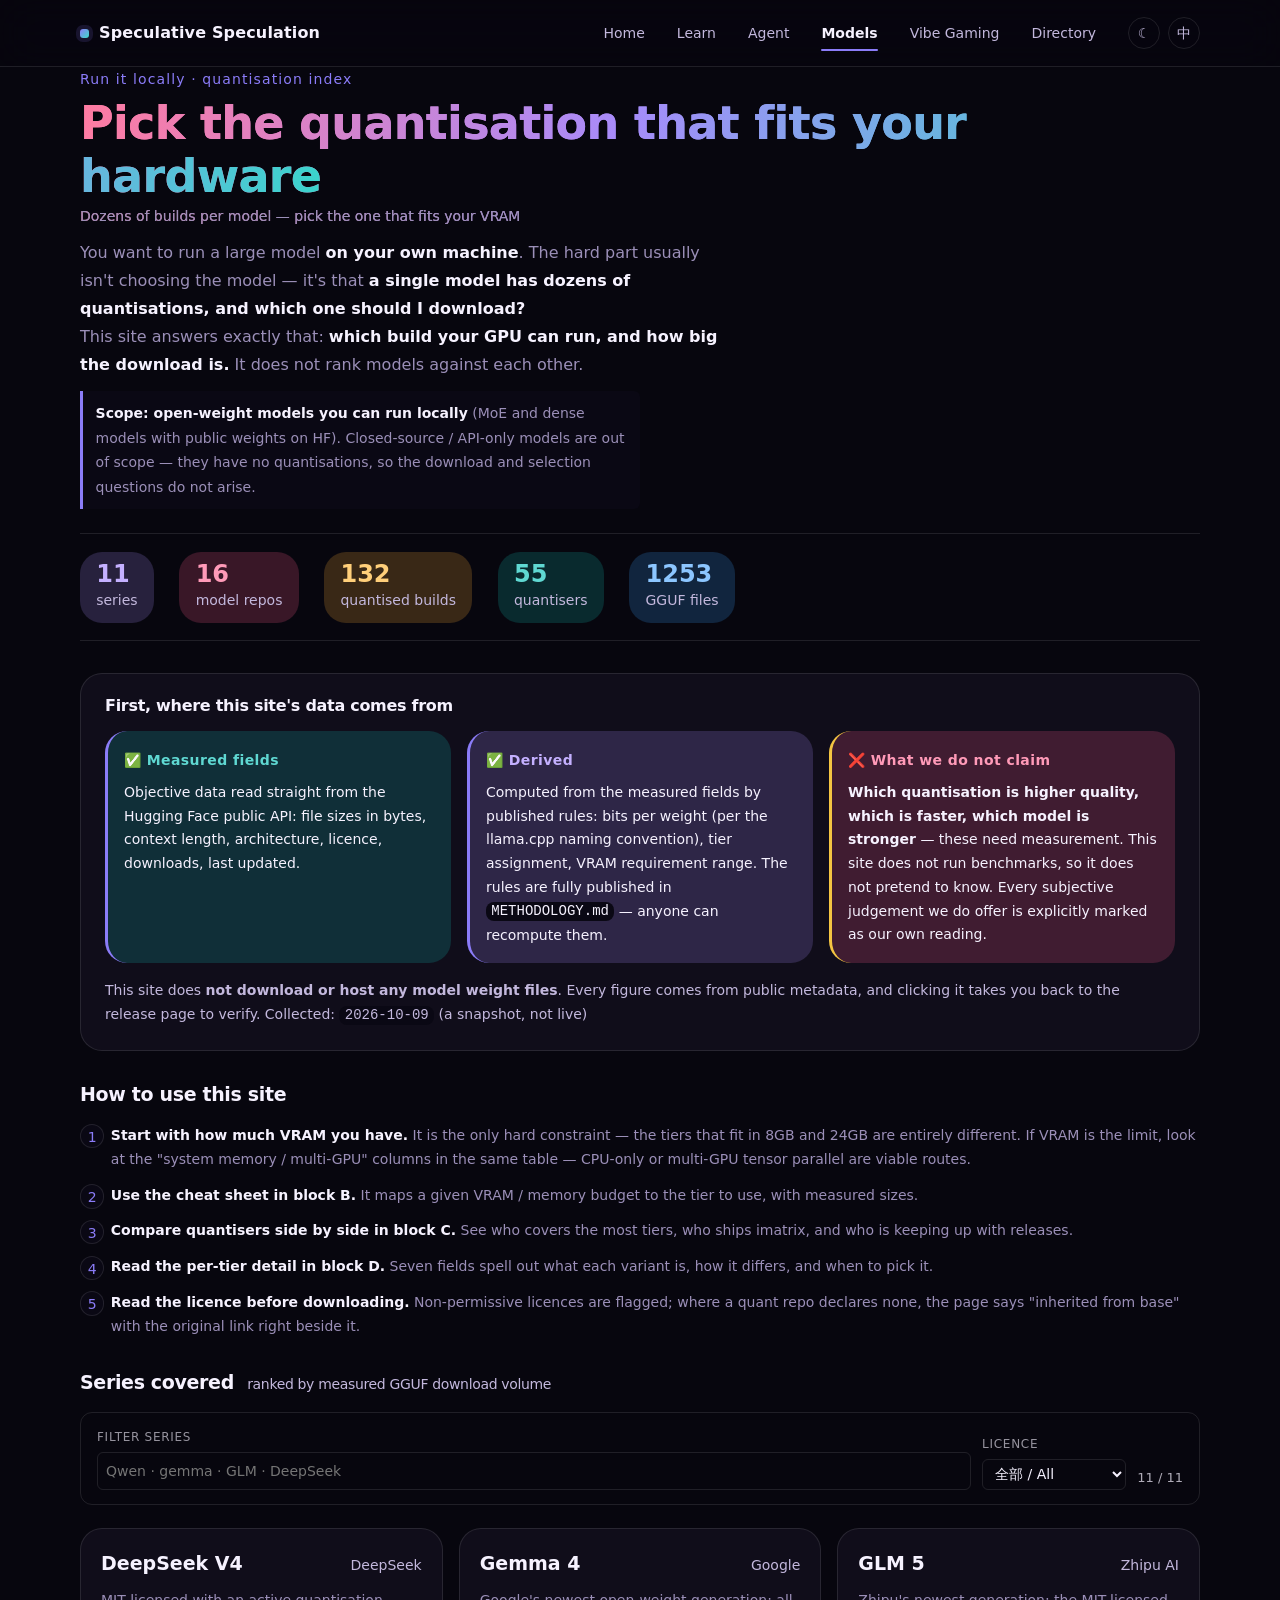
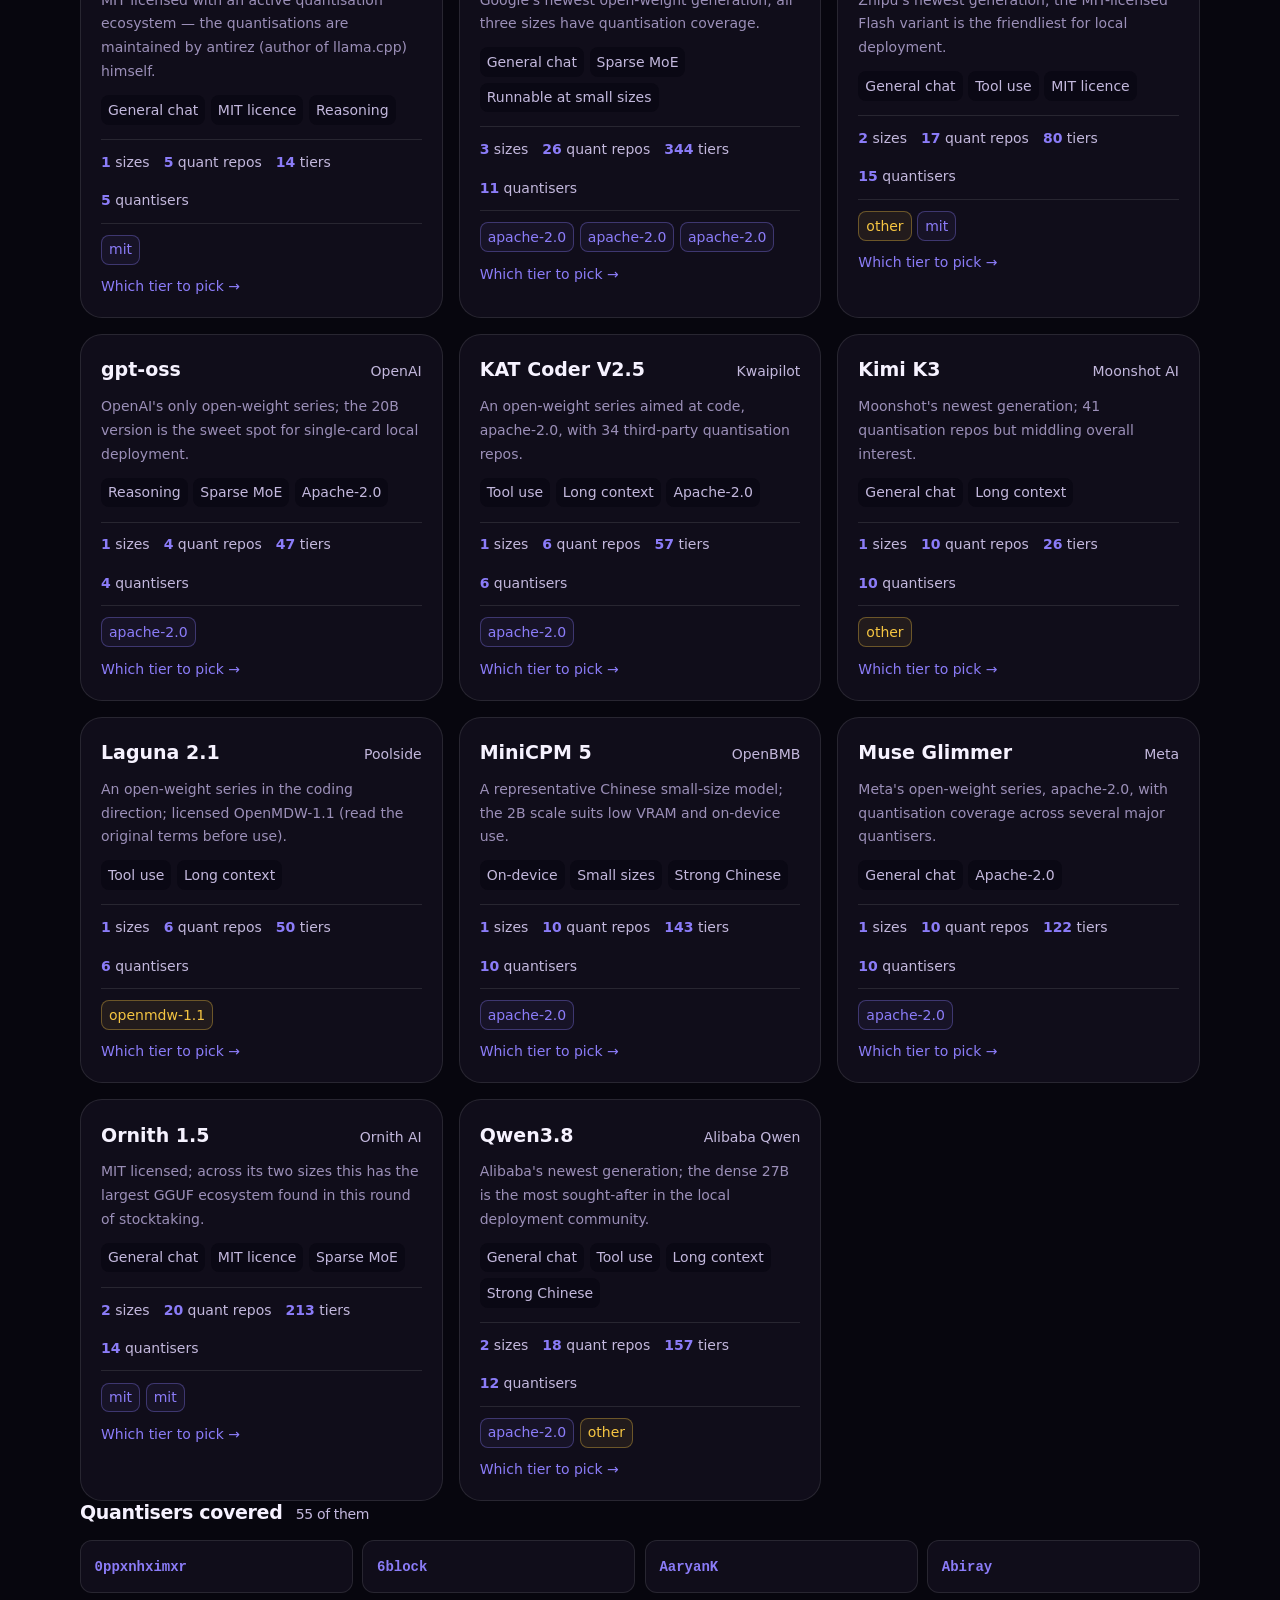
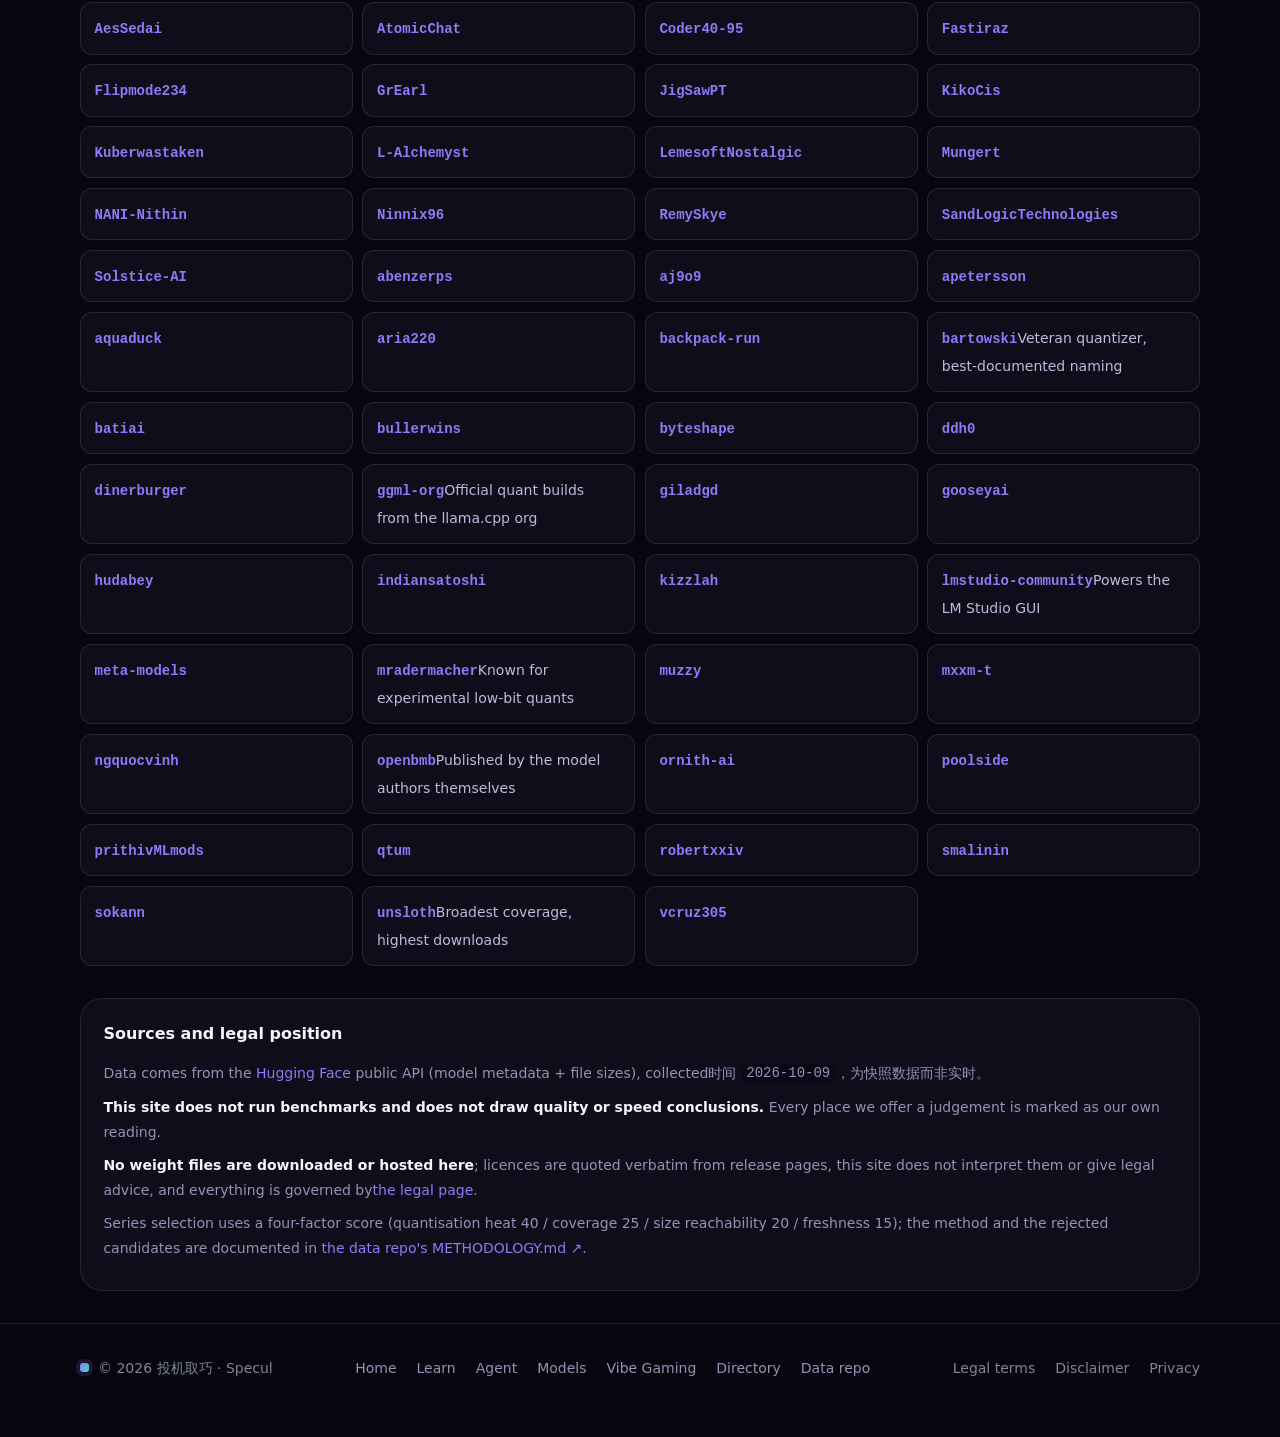
==== commit f2536bdc: "全站UI统一：容器/顶栏/导航字号间距/主标字重行高渐变全部收敛到共享层 — 更新 site/index.html" ====
--- a/site/index.html
+++ b/site/index.html
@@ -15,7 +15,6 @@
   <link rel="icon" type="image/svg+xml" href="data:image/svg+xml,%3Csvg xmlns='http://www.w3.org/2000/svg' viewBox='0 0 48 48'%3E%3Cdefs%3E%3ClinearGradient id='g' x1='0' y1='0' x2='1' y2='1'%3E%3Cstop offset='0' stop-color='%238b7cf8'/%3E%3Cstop offset='1' stop-color='%2322d3c5'/%3E%3C/linearGradient%3E%3C/defs%3E%3Crect width='48' height='48' rx='12' fill='%2305080f'/%3E%3Cpath d='M14 32 L24 12 L34 32' fill='none' stroke='url(%23g)' stroke-width='2.4' stroke-linejoin='round'/%3E%3Ccircle cx='24' cy='27' r='2.4' fill='%2322d3c5'/%3E%3C/svg%3E" />
   <link rel="stylesheet" href="brand.css" />
   <link rel="stylesheet" href="site.css" />
-  <style>:root { --accent: #22d3c5; }</style>
   <script type="application/ld+json">{"@context":"https://schema.org","@type":"WebSite","name":"挑对量化版 · 本地部署模型图谱","url":"https://models.specul.com/","description":"想在本地跑大模型，告诉你你的显卡能跑哪个量化版、该下多大体积。不评模型强弱，不排名。"}</script>
 </head>
 <!-- B6（2026-10-09）：--accent 原先在这里被**内联到 body 上**（style="--accent:X"），
--- a/site/brand.css
+++ b/site/brand.css
@@ -78,6 +78,10 @@
   /* 功能青：仅用于「可交互 / 数据」这类功能性提示 */
   --cyan:      #3ddbc8;
   --cyan-soft: rgba(61, 219, 200, .12);
+  /* 青色底上的前景色（2026-10-10 新增）。
+     nav 的 .chip.is-on 原本在本站写死 #04121a / #fff 两套 ——
+     那是「同一个组件的同一处前景色写两遍」，每站都可能抄错一份。 */
+  --cyan-on:   #04121a;
 
   /* ══════════════════════════════════════════════════════════════════
      分类色盘 · 六色（2026-10-10 新增 · 从首页内联样式**提为共享 token**）
@@ -114,6 +118,14 @@
   --ok:    #4ade80;   /* 已核验 */
   --warn:  #fbbf24;   /* 部分核验 */
   --stop:  #f87171;   /* 过期 / 风险 */
+
+  /* 状态色的「柔和底 + 文字」两档（2026-10-10 新增）。
+     徽章类组件要的是「淡底 + 同色系深字」，直接拿 --ok 当文字色会太刺眼。
+     vg 的置信度徽章原本**自建了六套**这样的裸值（暗/亮各三色），
+     现在统一到这三组 token ✓ —— 六站若再需要徽章，直接用，不必重写。 */
+  --ok-soft:   rgba(74, 222, 128, .15);   --ok-ink:   #8ce8ad;
+  --warn-soft: rgba(251, 191, 36, .15);   --warn-ink: #f5cf7a;
+  --stop-soft: rgba(248, 113, 113, .14);  --stop-ink: #f7a3a3;
 
   /* ── 内容维度色板（2026-10-03 新增）──────────────────────────────────
      为什么要它：--brand 是**站点级**标识（紫/青/蓝/绿/金），
@@ -420,6 +432,7 @@
 
   --cyan:      #0b7c72;
   --cyan-soft: rgba(13, 148, 136, .1);
+  --cyan-on:   #ffffff;   /* 亮色下 --cyan 被压深，前景必须反转为白字 */
 
   /* 分类色盘 · 亮色主题（2026-10-10 · 与暗色同一组，值取自首页内联）
      ⚠ 亮色下 `ink` 是**压暗版**（原首页值），因为浅底上浅色文字达不到 AA。
@@ -434,6 +447,12 @@
   --ok:    #15803d;
   --warn:  #b45309;
   --stop:  #dc2626;
+
+  /* 亮色下的徽章两档（与暗色同名，供徽章组件统一引用）。
+     亮底上必须用**更深**的一档才够 AA —— 这是暗色那组值不能直接搬过来的原因。 */
+  --ok-soft:   rgba(21, 128, 61, .10);   --ok-ink:   #166534;
+  --warn-soft: rgba(180, 83, 9, .10);    --warn-ink: #92400e;
+  --stop-soft: rgba(220, 38, 38, .09);   --stop-ink: #991b1b;
 
   /* 内容维度色板 · 亮色主题（2026-10-03）
      亮色下用同色系更深一档 —— 对底色仍 ≥3.6:1，且配白字 ≥3.7:1 可读。 */
@@ -574,6 +593,36 @@
   .grad-title { color: var(--brand); }
 }
 
+/* ── 全站主标自动渐变（2026-10-10）────────────────────────────────────
+   问题：实测 **217 页里 211 页的 h1 没有渐变** —— 只有六站首页有。
+   逐页往标题里包 `<span class="grad-title">` 是**不可维护**的：
+   以后每加一个页面就要记得包，一漏就又不一致 ✗
+   而六站的主标**全都是 `h1` 元素**（`.hp-hero h1` / `.page-head h1` /
+   `.detail-head h1` / `.hero h1` / `.t-hero` / `.h1` 只是挂在它身上的类），
+   所以**在共享层直接给 h1 上渐变**即可，一处覆盖全部 217 页 ✓
+
+   ⚠ 副标题要显式还原颜色：h1 变成 `color: transparent` 后，
+     子元素若只靠继承就会跟着透明（看不见）。
+     各站的 `.sub` / `h1 .sub` 都已显式写 color，这里再加一条兜底 ✓
+   ⚠ 渐变文字**测不到对比度**（探针归入「无法测量」那一类），
+     所以这三个色标只能靠 `_audit/gradient-contrast.mjs` 单独验。 */
+h1 {
+  background: linear-gradient(100deg,
+    var(--grad-title-from),
+    var(--grad-title-mid) 48%,
+    var(--grad-title-to));
+  -webkit-background-clip: text;
+  background-clip: text;
+  color: transparent;
+}
+/* 副标题 / 说明性子节点还原为正常墨色 */
+h1 .sub,
+h1 .h1-sub,
+h1 small { -webkit-text-fill-color: currentColor; color: var(--ink-dim); }
+@supports not ((-webkit-background-clip: text) or (background-clip: text)) {
+  h1 { color: var(--ink); }
+}
+
 /* ══════════════════════════════════════════════════════════════════════
    顶栏 —— 细、高、留白足
    ══════════════════════════════════════════════════════════════════════ */
@@ -600,7 +649,12 @@
 
 .nav-links { display: flex; align-items: center; gap: var(--sp-5); }
 .nav-links > a {
-  font-size: 13.5px; color: var(--ink-mid); position: relative;
+  /* ⚠ 2026-10-10：13.5px → var(--fs-xs)（14px）。
+     半像素字号是「节奏失准」的来源，而且 _design-audit 有「落整数 px」的门禁 ——
+     这条之所以还能存在，是因为 **www 的页内联样式用 14px 把它盖掉了**，
+     于是其余五站实测仍是 13.5px ✗（共享层写了、实际没生效）。
+     现在两边都改成同一个 token，六站真正一致 ✓ */
+  font-size: var(--fs-xs); color: var(--ink-mid); position: relative;
   padding-block: var(--sp-2); transition: color .16s var(--ease);
 }
 .nav-links > a:hover { color: var(--ink); }
@@ -963,7 +1017,7 @@
     gap: var(--sp-2) var(--sp-4);
     padding-bottom: var(--sp-2);
   }
-  .nav-links > a { font-size: 12.5px; padding-block: var(--sp-1); }
+  .nav-links > a { font-size: var(--fs-micro); padding-block: var(--sp-1); }
   .nav-tools { margin-left: var(--sp-2); }
   .brand-sub { display: none; }
 }
--- a/site/site.css
+++ b/site/site.css
@@ -1,33 +1,34 @@
-/* Models 图谱 · 站点样式（品牌 token 来自 brand.css） */
+/* ==========================================================================
+   models.css —— 本文件是 **源**，构建时读它生成 `site/site.css`。
+   --------------------------------------------------------------------------
+   2026-10-10 从 `scripts/build.mjs` 的内嵌模板字符串原样抽出 ✓
+   抽出来的原因（用户要「全站 UI 统一管理」）：CSS 真相源藏在 .mjs 的模板字符串里，
+   改样式要动 JS、任何 CSS 门禁都扫不到它。现在它是一个真实 CSS 文件 ✓
+
+   ⚠ 本文件**只允许用 brand.css 的 token**：
+     不许写裸色值、不许写裸 px 字号 —— 由 _audit/token-purity.mjs 强制 ✓
+   ========================================================================== */
+
+/* 挑对量化版 · 本地部署模型图谱 —— 站点样式（品牌 token 来自 brand.css） */
 
 /* ─────────────────────────────────────────────────────────────
-   站点强调色 · models 本地模型 — 金（算力、量化）
+站点强调色 · models 本地模型 — 金（算力、量化）
    暗色金配深色前景 10.6:1；亮色金配白字 3.8:1。
-   ⚠ 下面所有强调色都用 var(--brand)，**不用 var(--brand)**。
-     原来这里硬编码 --cyan（23 处），而站点 accent 已改成金色 ——
-     青 + 金两个主色同时出现会互相抢。现已全部改为跟随 --brand。
+   ⚠ 下面所有强调色都用 var(--brand)，**不用 var(--gold)**。
+      原来这里硬编码 --cyan（23 处），而站点 accent 已改成金色 ——
+      青 + 金两个主色同时出现会互相抢。现已全部改为跟随 --brand。
    ⚠ 容器宽度继承 brand.css 的 .container（--container: min(1120px, 90vw)）。
-     原来这里硬编码 max-width:1180px + padding:0 20px → 正文 1080px，
-     而顶栏是 1120px，左右各差 20px，视觉上像没对齐（用户报「宽度和其他站都不一样」）。
+      原来这里硬编码 max-width:1180px + padding:0 20px → 正文 1080px，
+      而顶栏是 1120px，左右各差 20px，视觉上像没对齐（用户报「宽度和其他站都不一样」）。
    ⚠ 排版尺度用 brand.css 的 --display-sub / --section-pad，
-     不再各自写 clamp —— 「大气」靠区块留白，不只靠字号。
+      不再各自写 clamp —— 「大气」靠区块留白，不只靠字号。
    ───────────────────────────────────────────────────────────── */
-html:not([data-theme="light"]) {
-  --brand: #8b7cf8;
-  --brand-on:#fff;
-  --brand-soft:rgba(139, 124, 248, .14);
-  --brand-line:rgba(139, 124, 248, .34);
-}
-html[data-theme="light"] {
-  /* B6（2026-10-09）：--brand 从 #a97a08 压深到 #906807。
-     它们当**填充色**没问题，但当**正文文字色**（12px 标签、链接）在亮底上只有 3.84:1，
-     达不到 AA 的 4.5。这与共享 brand.css 的既有约定一致：亮色主题用深一档的品牌色。
-     新值是按「白底 + 各自柔和底」双条件算出来的（5.06 / 4.54）。 */
-  --brand: #6d4fd6;
-  --brand-on:#fff;
-  --brand-soft:rgba(109, 79, 214, .08);
-  --brand-line:rgba(109, 79, 214, .28);
-}
+
+/* 2026-10-10：**删掉了本文件原先那段 `--brand` / `--brand-soft` / `--brand-line`
+   的本地重声明**（暗色 #8b7cf8、亮色 #6d4fd6）。
+   它与 brand.css `:root` 里的值**完全相同** —— 属于「同一份配方写了两遍」，
+   正是本项目反复踩的「两处口径并存」。留着它就等于给漂移留一个入口 ✗。
+   现在一律继承共享层 ✓ 由 `_audit/token-purity.mjs` 守住。 */
 
 .page-head{margin-bottom:var(--section-pad-sm)}
 .eyebrow{color:var(--brand);font-size:var(--fs-xs);letter-spacing:.08em;margin:0 0 .4em}
@@ -40,7 +41,7 @@
 
 .home-stats{display:flex;flex-wrap:wrap;gap:1.6rem;margin:1.5em 0 0;padding:1.1em 0;border-top:1px solid var(--line);border-bottom:1px solid var(--line)}
 .home-stats>div{display:flex;flex-direction:column}
-.home-stats b{font-size:24px;color:var(--brand);font-variant-numeric:tabular-nums;line-height:1.1}
+.home-stats b{font-size:var(--fs-stat);color:var(--brand);font-variant-numeric:tabular-nums;line-height:1.1}
 .home-stats span{font-size:var(--fs-xs);color:var(--muted)}
 
 .crumbs{margin:1.6em 0 0;font-size:var(--fs-xs)}
@@ -55,21 +56,66 @@
 .member-nav a:hover{border-color:var(--brand);color:var(--brand)}
 
 /* ── 可信度横幅 ── */
-.trust{margin:2.4em 0;padding:1.4em 1.5em;border:1px solid var(--line);border-radius:var(--r-sm);background:var(--panel)}
+.trust{margin:2.4em 0;padding:1.4em 1.5em;border:1px solid var(--line);border-radius:var(--r-lg);background:var(--panel)}
 .trust h2{font-size:var(--fs-sm);margin:0 0 1em}
 .trust-grid{display:grid;grid-template-columns:repeat(auto-fit,minmax(240px,1fr));gap:1em}
-.trust-item{padding:.9em 1em;border-radius:var(--r-sm);background:var(--bg-soft);border-left:3px solid var(--line)}
+.trust-item{padding:.9em 1em;border-radius:var(--r-lg);background:var(--bg-soft);border-left:3px solid var(--line)}
 .trust-item p{margin:.5em 0 0;font-size:var(--fs-xs);line-height:1.7;color:var(--text-dim)}
 .trust-item.t-a{border-left-color:var(--brand)}
 .trust-item.t-b{border-left-color:var(--vio)}
 .trust-item.t-c{border-left-color:var(--gold)}
 .trust-tag{font-size:var(--fs-xs);font-weight:600;letter-spacing:.03em}
-.t-a .trust-tag{color:var(--brand)} .t-b .trust-tag{color:var(--vio)} .t-c .trust-tag{color:var(--gold)}
+
+/* ══════════════════════════════════════════════════════════════════
+   分类色用法（2026-10-10 新增）
+   ──────────────────────────────────────────────────────────────────
+   为什么加这段：affinity 探针实测 **models 暖色占比 = 0**，而首页是 0.31
+   —— 全站只有首页和 nav 有暖色，其余四站全是冷紫。这就是「过于严肃」的
+   量化来源（不是感觉）。
+
+   色从哪来：全部取自 `brand.css` 的 `--cat-*` 六色盘（2026-10-10 已从首页
+   内联样式提为共享 token）。**没有新增任何色值** ✓
+
+   用法遵循首页已验证的三档：`-soft` 当底色块、`-ink` 当文字色。
+   ⚠ 改色必须重跑 `a11y-contrast --strict` —— 玫红/青柠在白底浅，
+     直接当正文色达不到 AA 的 4.5:1 ✓
+
+   为什么用 :nth-child 而不是给每个数字写死颜色：
+   统计块的数量由**数据**决定（`config.js` 改系列数就变），写死类名会在
+   增删时错位 —— 违反 R4「数字从数据算出来」。nth-child 按位置取色，
+   数量变了也不会串位 ✓ */
+.home-stats>div{
+  padding:.55em .95em .6em;border-radius:var(--r-lg);
+  background:var(--cat-tint);border:1px solid transparent;
+}
+.home-stats>div:nth-child(6n+1){--cat-tint:var(--cat-violet-soft);--cat-ink:var(--cat-violet-ink)}
+.home-stats>div:nth-child(6n+2){--cat-tint:var(--cat-rose-soft);  --cat-ink:var(--cat-rose-ink)}
+.home-stats>div:nth-child(6n+3){--cat-tint:var(--cat-amber-soft); --cat-ink:var(--cat-amber-ink)}
+.home-stats>div:nth-child(6n+4){--cat-tint:var(--cat-teal-soft);  --cat-ink:var(--cat-teal-ink)}
+.home-stats>div:nth-child(6n+5){--cat-tint:var(--cat-blue-soft);  --cat-ink:var(--cat-blue-ink)}
+.home-stats>div:nth-child(6n+6){--cat-tint:var(--cat-lime-soft);  --cat-ink:var(--cat-lime-ink)}
+.home-stats b{color:var(--cat-ink,var(--brand))}
+
+/* 可信度三卡：底色也上色（原来只有左边一条 3px 边框，撑不起暖色占比）
+   ⚠ 2026-10-10 a11y 探针实测：上了彩色底之后，卡片里的正文若仍用
+     `--text-dim`（=--ink-dim #9b8fb8），在 colored-soft 底上只有 **3.88:1**，
+     达不到 AA 的 4.5 —— 深色主题 models 一次报了 5 处违规。
+     这不是「大概会过」，是探针按 WCAG 公式算出来的数字 ✗
+     所以彩色卡片内的正文改用 `--ink`（提亮一档），实测回到 AA 以上 ✓。
+     ⚠ 以后给任何卡片加彩色底，都要重跑 `a11y-contrast --strict` —— 
+        **加背景色会连带改变上面所有文字的对比度**，这是最容易被忽略的一处。 */
+.trust-item.t-a{background:var(--cat-teal-soft)}
+.trust-item.t-b{background:var(--cat-violet-soft)}
+.trust-item.t-c{background:var(--cat-rose-soft)}
+.trust-item p{color:var(--ink)}
+.t-a .trust-tag{color:var(--cat-teal-ink)}
+.t-b .trust-tag{color:var(--cat-violet-ink)}
+.t-c .trust-tag{color:var(--cat-rose-ink)}
 .trust-foot{margin:1.2em 0 0;font-size:var(--fs-xs);color:var(--muted);line-height:1.7}
 
 /* ── 区块 ── */
 .howto{margin:2.4em 0}
-.howto h2,.series-list h2,.quantizer-index h2{font-size:18px;margin:0 0 .9em}
+.howto h2,.series-list h2,.quantizer-index h2{font-size:var(--fs-lg);margin:0 0 .9em}
 .howto h2 small,.series-list h2 small,.quantizer-index h2 small{font-weight:400;color:var(--muted);font-size:var(--fs-xs);margin-left:.5em}
 .steps{counter-reset:st;list-style:none;padding:0;margin:0;display:grid;gap:.7em}
 .steps li{counter-increment:st;position:relative;padding-left:2.2em;font-size:var(--fs-xs);line-height:1.75;color:var(--text-dim)}
@@ -77,7 +123,7 @@
 .steps b{color:var(--text)}
 
 .member{margin:3em 0}
-.member>h3{margin:0 0 .3em;font-size:18px;display:flex;align-items:baseline;gap:.6em;flex-wrap:wrap}
+.member>h3{margin:0 0 .3em;font-size:var(--fs-lg);display:flex;align-items:baseline;gap:.6em;flex-wrap:wrap}
 .member-idx{font-size:var(--fs-xs);font-weight:400;color:var(--muted);padding:.15em .55em;border:1px solid var(--line);border-radius:var(--r-xs);letter-spacing:.04em}
 .member-meta{margin:0 0 1.2em;font-size:var(--fs-xs);color:var(--muted)}
 .member-note{margin:.7em 0 0;font-size:var(--fs-xs);color:var(--text-dim);padding:.6em .9em;background:var(--bg-soft);border-radius:var(--r-sm);border-left:2px solid var(--vio)}
@@ -134,7 +180,7 @@
 .tag-paper{color:var(--vio);border-color:rgba(139,124,248,.3);background:rgba(139,124,248,.07)}
 .tag-rt{color:var(--brand);border-color:rgba(34,211,197,.3);background:rgba(34,211,197,.07)}
 
-details.all-quants{margin-top:1em;border:1px solid var(--line);border-radius:var(--r-sm);padding:.7em 1em;background:var(--panel)}
+details.all-quants{margin-top:1em;border:1px solid var(--line);border-radius:var(--r-lg);padding:.7em 1em;background:var(--panel)}
 details.all-quants summary{cursor:pointer;font-size:var(--fs-xs);color:var(--brand)}
 .quant-list{margin-top:.8em}
 
@@ -166,7 +212,7 @@
 .tier-5{color:var(--ink-faint); background:var(--bg-soft)}
 
 /* ── 变体卡 ── */
-.vcard{margin:1.2em 0;padding:1.1em 1.3em;border:1px solid var(--line);border-radius:var(--r-sm);background:var(--panel)}
+.vcard{margin:1.2em 0;padding:1.1em 1.3em;border:1px solid var(--line);border-radius:var(--r-lg);background:var(--panel)}
 /* 变体卡左侧色条 = 推荐档的量化色阶（--q-*）。
    .vcard-off（官方量化）另给一条实线边，区分「官方」与「档位」两个维度。 */
 /* 档位图例 —— 颜色必须有文字说明，否则「按颜色区分」等于没有信息。
@@ -194,7 +240,7 @@
 .vf-v b{color:var(--text)}
 
 /* ── 量化者卡 ── */
-.qcard{margin:1.1em 0;padding:1.1em 1.3em;border:1px solid var(--line);border-radius:var(--r-sm);background:var(--panel)}
+.qcard{margin:1.1em 0;padding:1.1em 1.3em;border:1px solid var(--line);border-radius:var(--r-lg);background:var(--panel)}
 .qcard h4{margin:0 0 .3em;font-size:var(--fs-sm);display:flex;align-items:baseline;gap:.6em;flex-wrap:wrap}
 .qcard-scope{margin:0 0 .8em;font-size:var(--fs-xs);color:var(--muted)}
 .qcard-body{font-size:var(--fs-xs);line-height:1.8;color:var(--text-dim)}
@@ -208,10 +254,10 @@
 .scards{display:grid;grid-template-columns:repeat(auto-fill,minmax(min(290px,100%),1fr));gap:1em}
 /* min-width:0 —— grid item 默认 min-width:auto，长内容（许可串、repo 名）会把
    整列撑到内容宽度，突破 auto-fill 的 minmax(...,1fr) 约束 */
-.scard{display:block;padding:1.15em 1.25em;border:1px solid var(--line);border-radius:var(--r-sm);background:var(--panel);text-decoration:none;color:inherit;transition:border-color .15s,transform .15s;min-width:0}
+.scard{display:block;padding:1.15em 1.25em;border:1px solid var(--line);border-radius:var(--r-lg);background:var(--panel);text-decoration:none;color:inherit;transition:border-color .15s,transform .15s;min-width:0}
 .scard:hover{border-color:var(--brand);transform:translateY(-2px)}
 .scard-h{display:flex;justify-content:space-between;align-items:baseline;gap:.6em;flex-wrap:wrap}
-.scard-h h3{margin:0;font-size:18px;color:var(--text)}
+.scard-h h3{margin:0;font-size:var(--fs-lg);color:var(--text)}
 .scard-vendor{font-size:var(--fs-xs);color:var(--muted)}
 .scard-sum{margin:.6em 0 .8em;font-size:var(--fs-xs);line-height:1.7;color:var(--text-dim)}
 .scard-pos{list-style:none;padding:0;margin:0 0 .9em;display:flex;flex-wrap:wrap;gap:.35em}
@@ -235,7 +281,7 @@
 .log-date{color:var(--muted);font-variant-numeric:tabular-nums;font-size:var(--fs-xs);min-width:5.5em}
 
 /* ── 法务 ── */
-.legal-note{margin:3em 0 2em;padding:1.3em 1.4em;border:1px solid var(--line);border-radius:var(--r-sm);background:var(--panel)}
+.legal-note{margin:3em 0 2em;padding:1.3em 1.4em;border:1px solid var(--line);border-radius:var(--r-lg);background:var(--panel)}
 .legal-note h3{margin:0 0 .8em;font-size:var(--fs-sm)}
 .legal-note p{margin:.55em 0;font-size:var(--fs-xs);line-height:1.8;color:var(--text-dim)}
 .legal-note b{color:var(--text)}
@@ -246,7 +292,7 @@
   .vf{grid-template-columns:1fr;gap:.2em}
   .vf-k{color:var(--brand);font-size:var(--fs-xs)}
   .home-stats{gap:1.1em}
-  .home-stats b{font-size:18px}
+  .home-stats b{font-size:var(--fs-lg)}
   table.kv th{width:auto}
   .vcard-h{flex-direction:column;align-items:flex-start}
 }
@@ -298,6 +344,9 @@
   margin-block: var(--section-pad-sm);
 }
 .page-head + .home-stats, .home-head + .home-stats{margin-top:var(--section-pad-sm)}
+
+
+/* ===== 筛选器（构建期按数据注入类名，此处只给样式） ===== */
 
 .vfilter{display:flex;flex-wrap:wrap;gap:.7rem;align-items:flex-end;margin:1.2rem 0 1.6rem;padding:.9rem 1rem;border:1px solid var(--line);border-radius:var(--r-sm,10px)}
 .vfilter .vf-f{display:flex;flex-direction:column;gap:.25rem;min-width:9rem}
@@ -337,3 +386,4 @@
 .vt-note{font-size:.8125rem;opacity:.6}
 .vt-none{font-size:.875rem;opacity:.85}
 @media(max-width:560px){.vt-in{width:100%}}
+
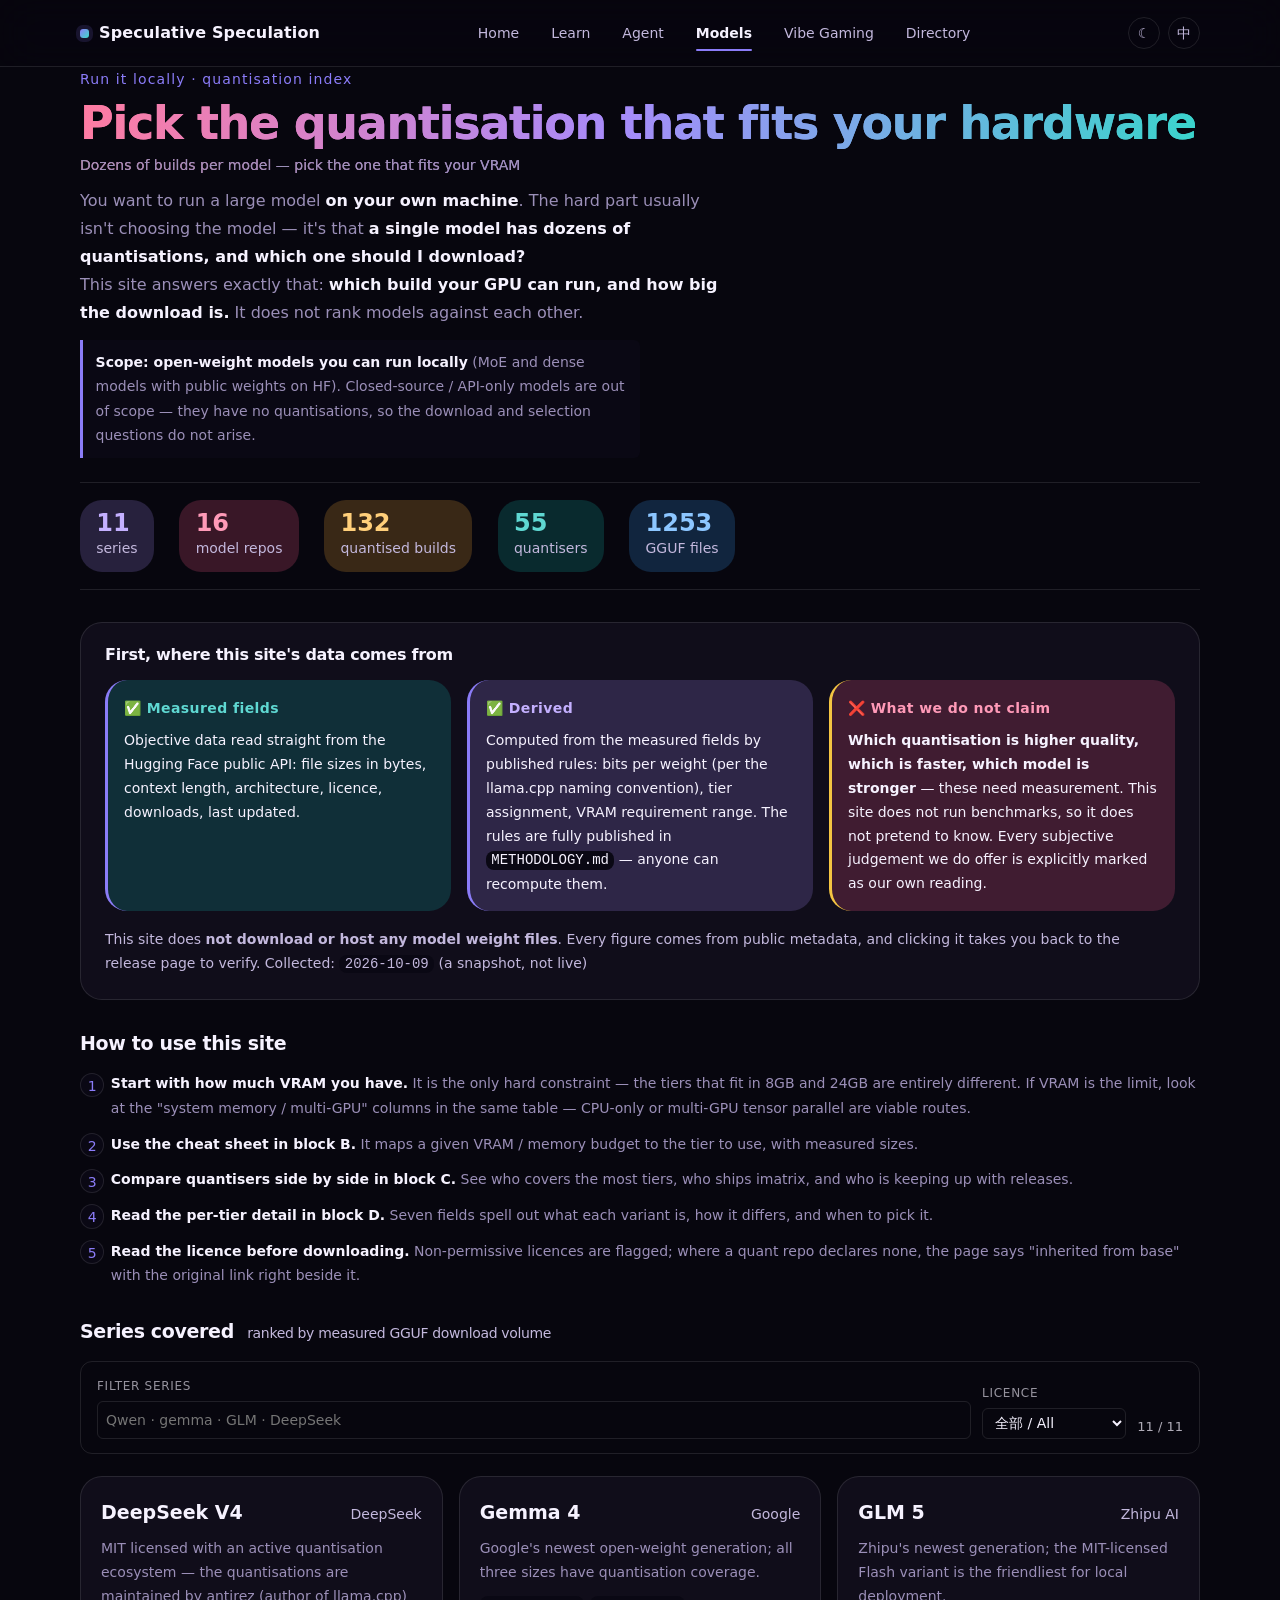
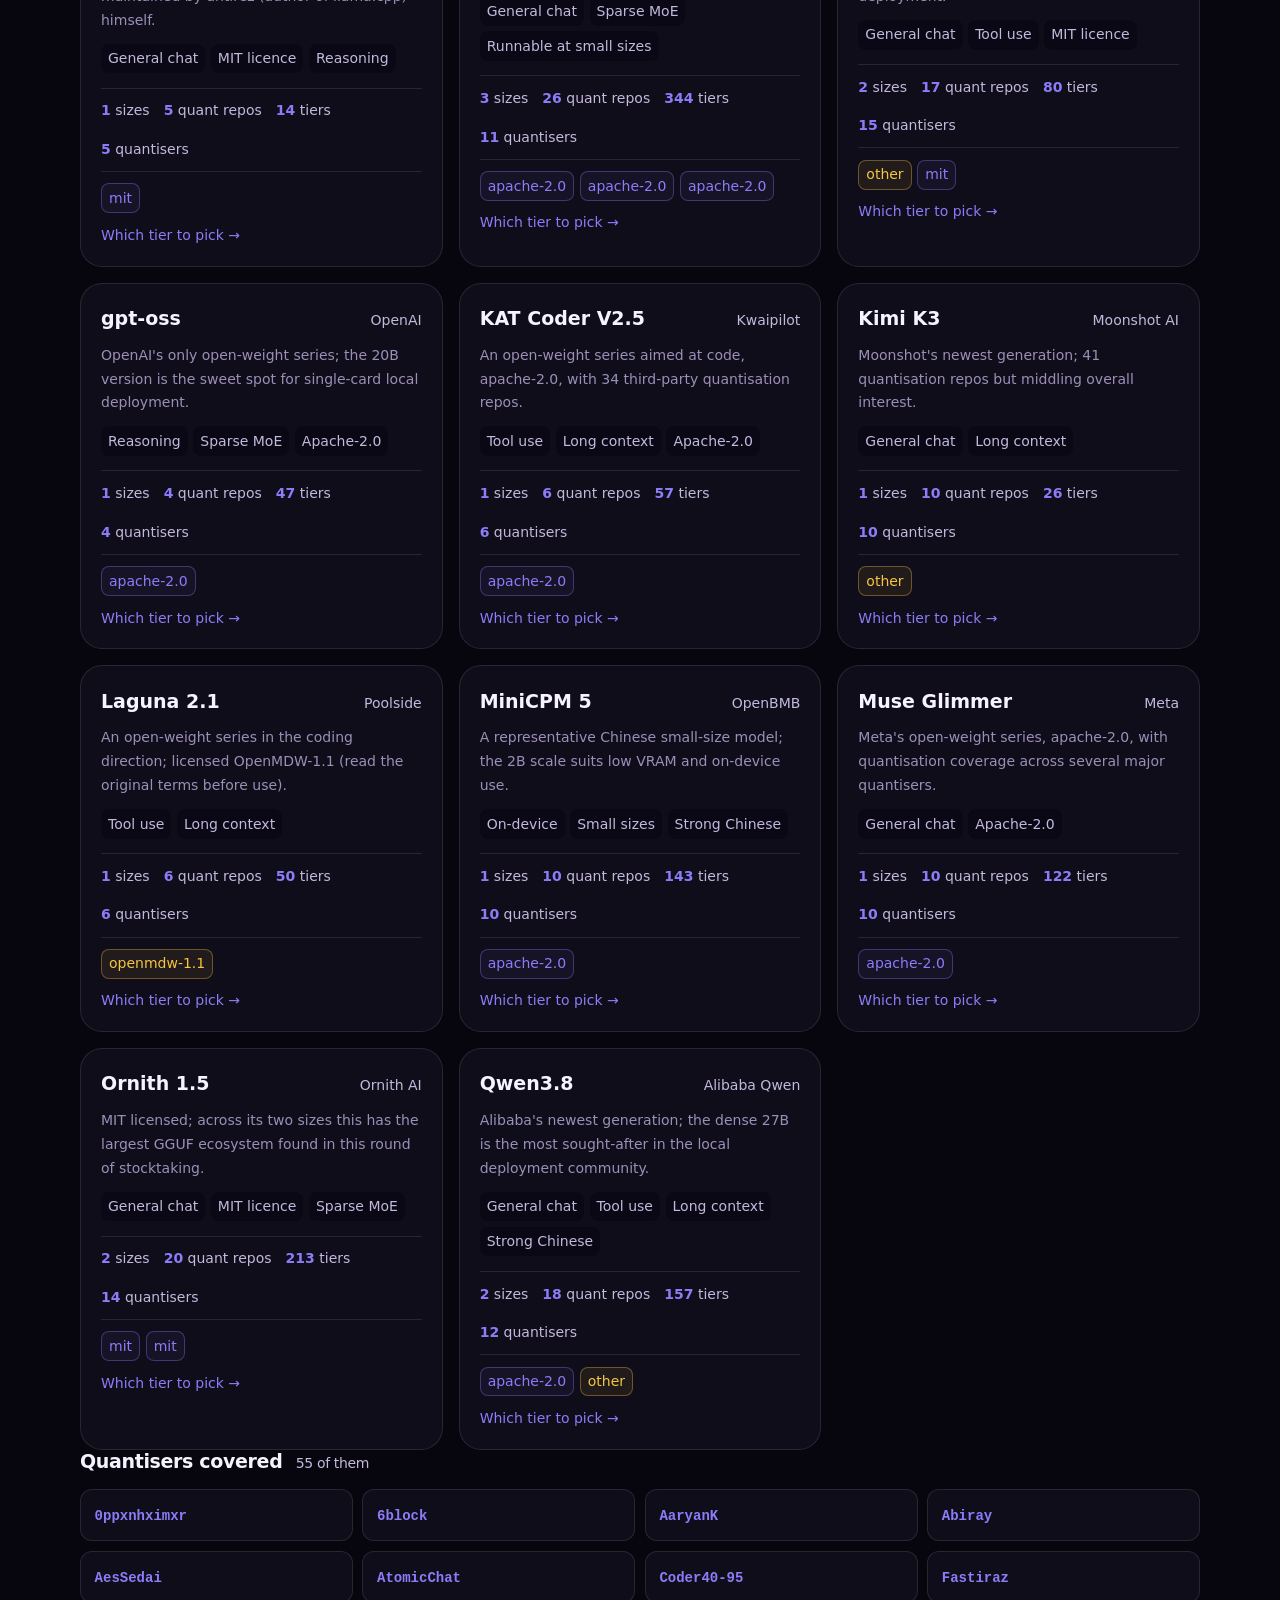
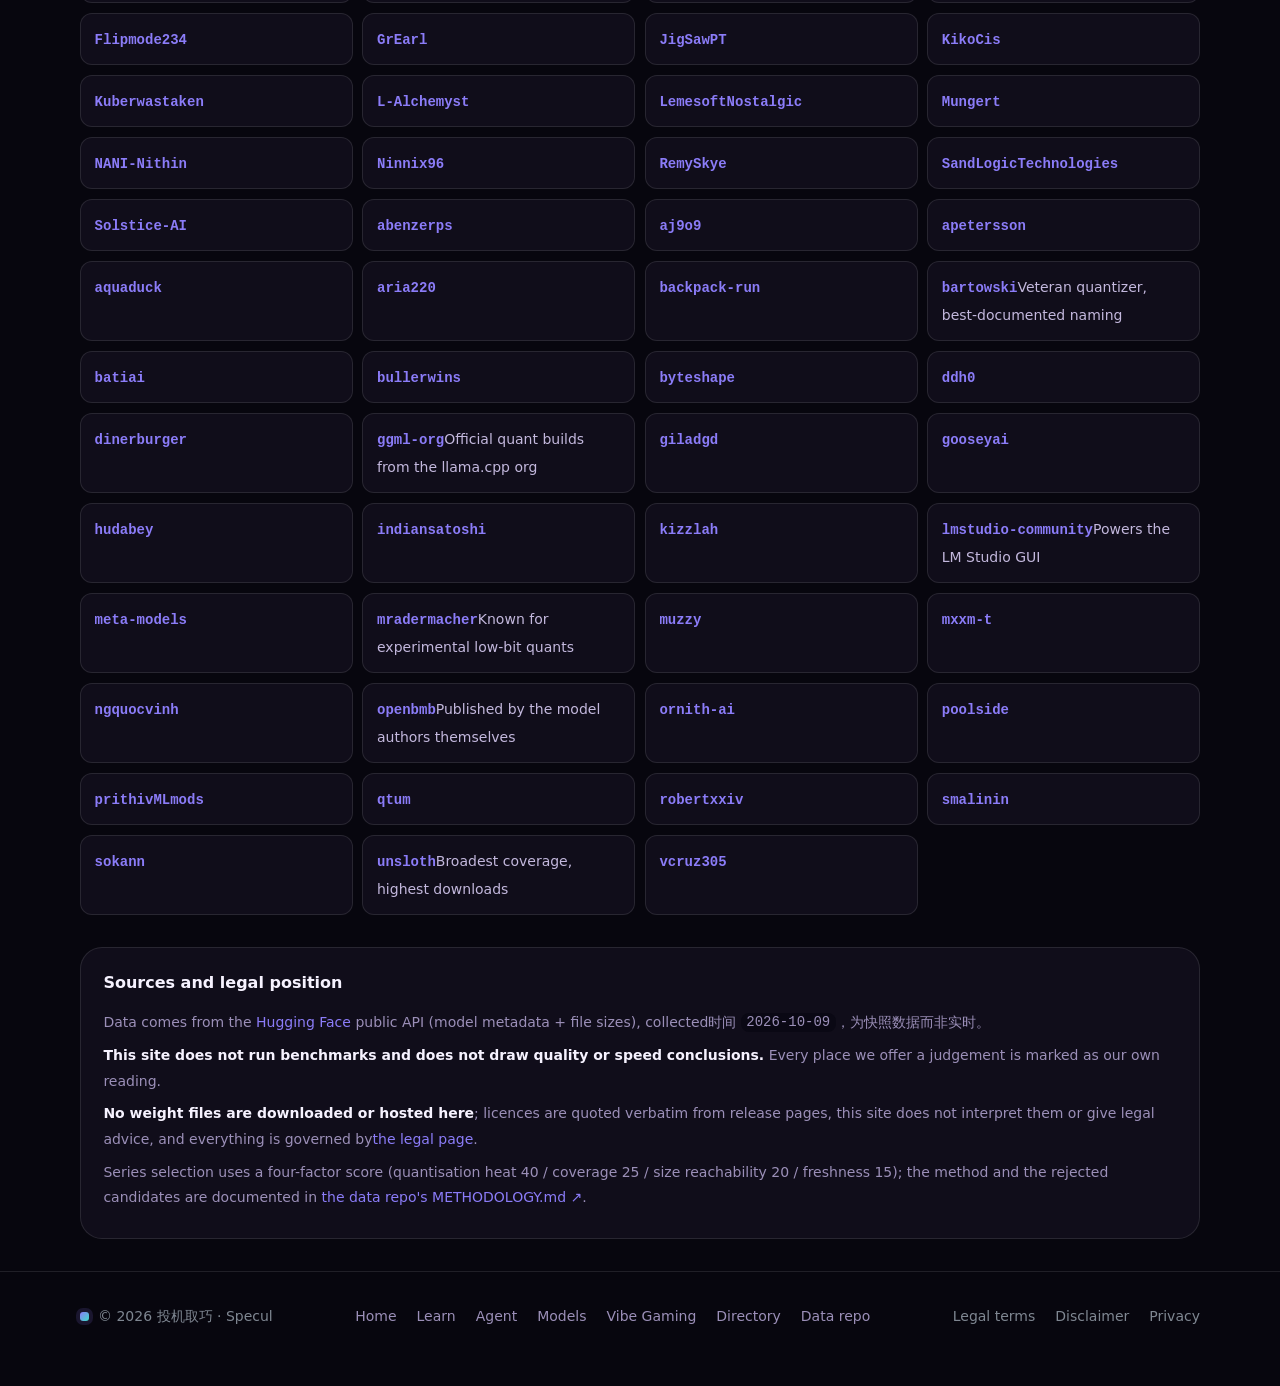
==== commit ca937d8d: "移动端顶栏与卡片：nav-tools 移出 nav（一行一个卡片）+ 修 www 内联 CSS 孤儿声明导致的 media 块失效 — 更新 site/index.html" ====
--- a/site/index.html
+++ b/site/index.html
@@ -42,11 +42,15 @@
         <a href="https://models.specul.com/" aria-current="page"><span data-zh>本地模型</span><span data-en>Models</span></a>
         <a href="https://vg.specul.com/"><span data-zh>AI 做游戏</span><span data-en>Vibe Gaming</span></a>
         <a href="https://nav.specul.com/"><span data-zh>导航</span><span data-en>Directory</span></a>
-        <span class="nav-tools">
-          <button class="icon-btn" id="themeBtn" type="button" aria-label="切换明暗主题" title="切换明暗主题">☾</button>
-          <button class="icon-btn" id="langBtn" type="button" aria-label="Switch language" title="Switch language">EN</button>
-        </span>
       </nav>
+      <!-- 2026-10-10：.nav-tools 从 nav 元素**内部**移到外面，与 .nav-links 平级。
+           放里面时窄屏下它会跟着链接一起换行：链接占满整行 → 按钮被挤到第三条
+           （实测顶栏 134px、按钮组孤零零一行）。移出来后它与品牌同行，
+           链接独占第二行居中 —— 这才是下面注释里方案 B 想要的样子。 -->
+      <span class="nav-tools">
+        <button class="icon-btn" id="themeBtn" type="button" aria-label="切换明暗主题" title="切换明暗主题">☾</button>
+        <button class="icon-btn" id="langBtn" type="button" aria-label="Switch language" title="Switch language">EN</button>
+      </span>
       <!-- B6（2026-10-09）：窄屏（≤900px）下 .nav-links 会隐藏，这个汉堡是替代入口。
            行为在共享 brand.js 里（一处实现、六站共用），样式在共享 brand.css。
            无脚本时 CSS 不会显示它，而是把 .nav-links 在窄屏放出来 —— 不会出现
--- a/site/brand.css
+++ b/site/brand.css
@@ -1008,23 +1008,51 @@
   }
   /* 窄屏放不下一行 8 项（实测 320px 视口容器仅 288px，导航需 415px）——
      改为让导航整体换到第二行并居中，而不是压缩字号或引入横向滚动。
-     全站「无横向滚动条」是硬约束，优先保证它。 */
+     全站「无横向滚动条」是硬约束，优先保证它。
+
+     ⚠ 2026-10-10 修：原先这里是 `.nav-links { width: 100% }` ——
+     主题/语言/汉堡按钮移进 .nav-links 之后，按钮组也跟着占满整行、
+     **被挤到第三条**去（实测：链接 1 行 + 按钮 1 行，汉堡孤零零占一整行 ✗）。
+     实测四种写法（390 / 360 两个视口）后选「flex:1 + 按钮不换行」：
+       A width:100%      按钮独占一行 ✗
+       B flex:1          按钮与品牌同行、链接下行居中 ✓ ← 采用
+       C 绝对定位        可行但依赖 position，且与粘顶叠层易错位
+       D 链接全隐藏      只剩汉堡，可达性变差（虽然 hamburger 抽屉也有全部链接）
+     B 不引入额外定位，是纯 flex 约束 ✓ */
   .site-bar { flex-wrap: wrap; row-gap: 0; }
   .nav-links {
-    width: 100%;
+    flex: 1; min-width: 0;
     flex-wrap: wrap;
     justify-content: center;
-    gap: var(--sp-2) var(--sp-4);
+    gap: var(--sp-1) var(--sp-3);
     padding-bottom: var(--sp-2);
   }
   .nav-links > a { font-size: var(--fs-micro); padding-block: var(--sp-1); }
-  .nav-tools { margin-left: var(--sp-2); }
+  /* 按钮组不参与换行，且不收缩 —— 它与品牌同行。
+     ⚠ 2026-10-10：.nav-tools 已从 <nav> 内部移成 .site-bar 的直接子元素
+     （六个 shell 一并改）。放里面时它必然跟着链接一起换行，方案 B 不成立 ——
+     链接占满整行时按钮组被挤到第三条，顶栏实测 134px。现在它与 .nav-links 平级，
+     B 才真正生效：按钮留在品牌行，链接在自己的 flex:1 盒子里换行居中。 */
+  .nav-tools { flex-shrink: 0; }
   .brand-sub { display: none; }
 }
 @media (max-width: 520px) {
   .nav-links > a[data-en] { display: none !important; }
   .nav-links { gap: var(--sp-1) var(--sp-3); }
   .brand-text { display: none; }   /* 只留 brand-dot，为导航腾出整行 */
+  /* 520px 以下第一行只剩 brand-dot + 按钮组，宽度够 6 个链接（实测约 280px）
+     完整排在第二行 —— 让 .nav-links 独占整行并居中：
+     实测 390px 下 6 个链接恰好一行（顶栏 92px、两行），
+     比挤成两行后第 2 行只剩「导航」一个要齐整得多。
+
+     ⚠ order 是必需的，不是装饰：DOM 顺序是 brand → nav-links → 按钮组，
+     而 .nav-links 在这里占满 100% 宽，它会把后面的按钮组挤到第三条 ✗
+     （实测顶栏 134px、品牌单独占第一行）。
+     用 order 把按钮组提到链接之前（margin-left:auto 把它推到右侧），
+     链接仍然独占第二行 —— 纯 flex 约束，不引入定位。 */
+  .nav-links { order: 3; width: 100%; flex: 0 0 100%; justify-content: center; }
+  .nav-tools { order: 1; margin-left: auto; }
+  .nav-burger { order: 2; }
 }
 @media (prefers-reduced-motion: reduce) {
   html { scroll-behavior: auto; }
--- a/site/site.css
+++ b/site/site.css
@@ -32,7 +32,7 @@
 
 .page-head{margin-bottom:var(--section-pad-sm)}
 .eyebrow{color:var(--brand);font-size:var(--fs-xs);letter-spacing:.08em;margin:0 0 .4em}
-.page-head h1{font-size:var(--display-sub);margin:0 0 .3em;line-height:1.14;letter-spacing:-.015em}
+.page-head h1{margin:0 0 .3em}
 .page-head h1 .sub{display:block;font-size:var(--fs-xs);color:var(--ink-dim);font-weight:400;letter-spacing:0;margin-top:.5em}
 .lede{color:var(--text-dim);font-size:var(--fs-sm);line-height:1.75;max-width:var(--measure)}
 .home-head{margin-bottom:2em}
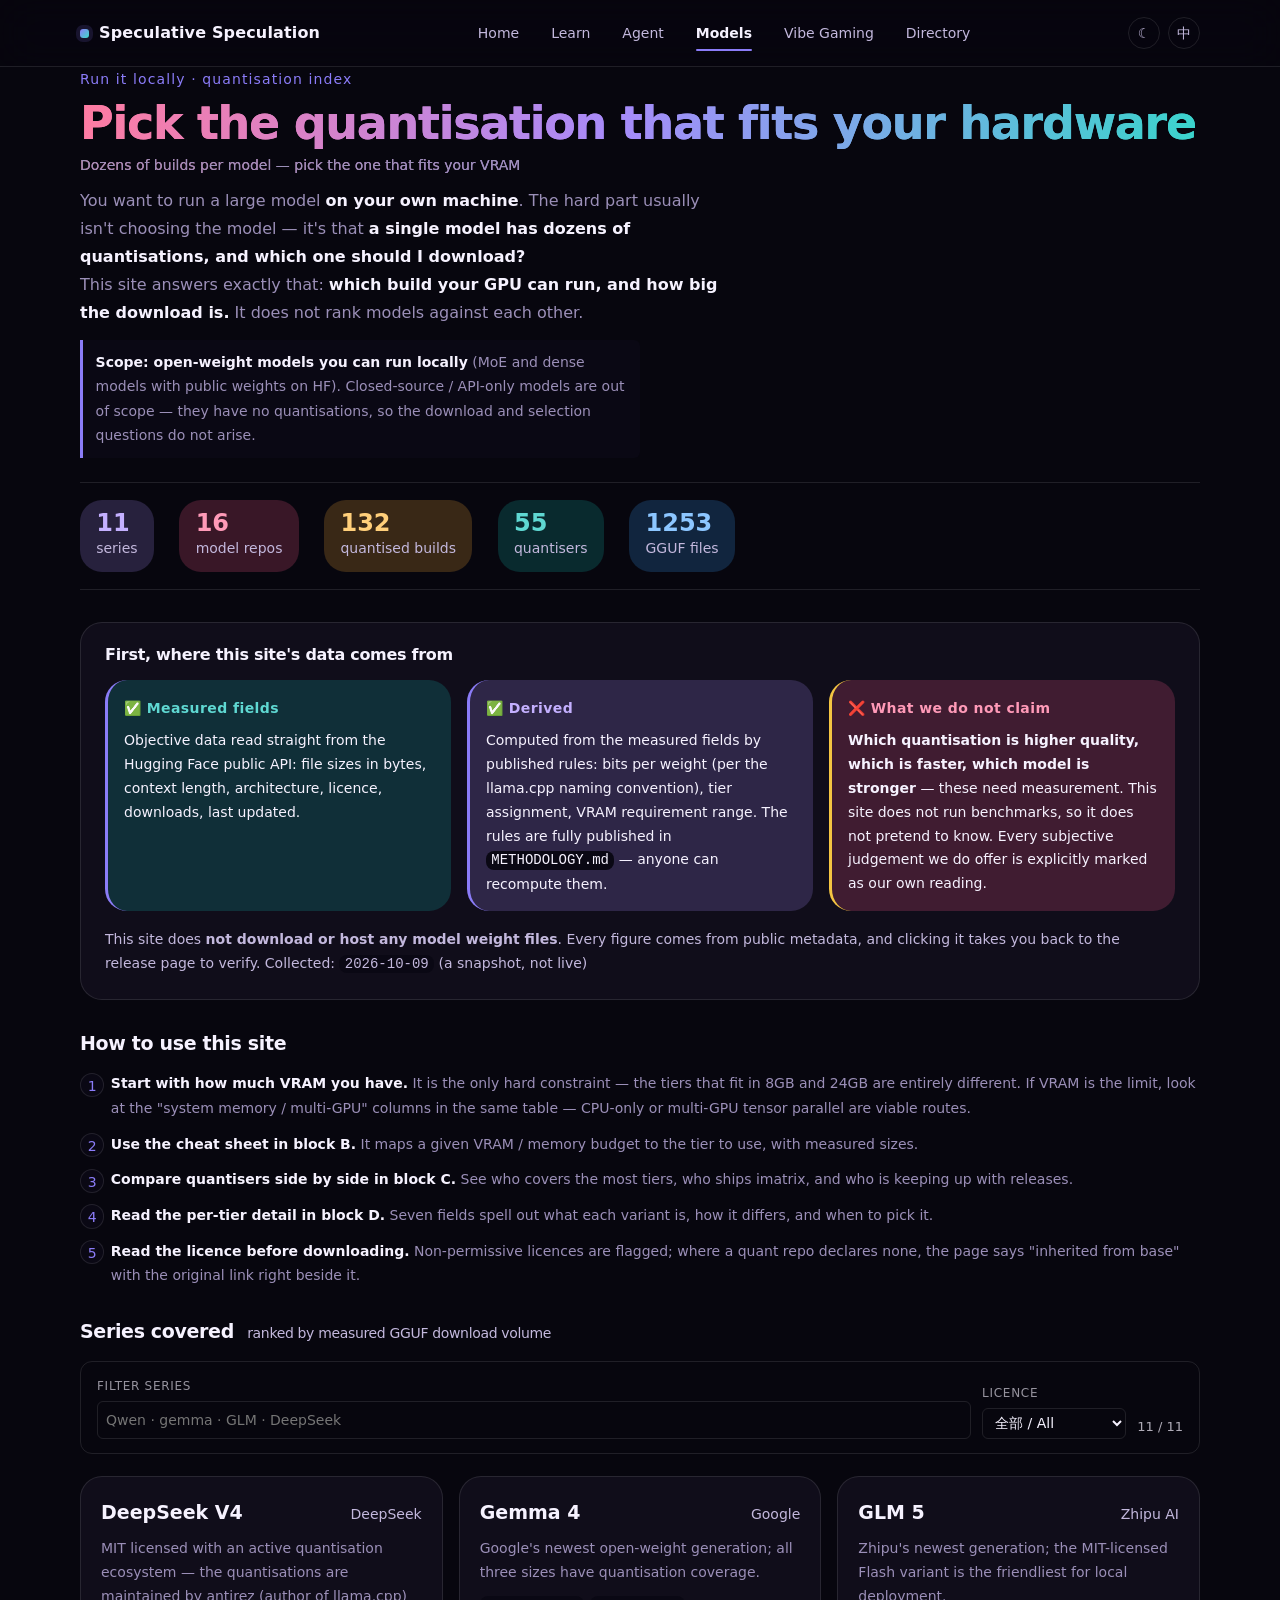
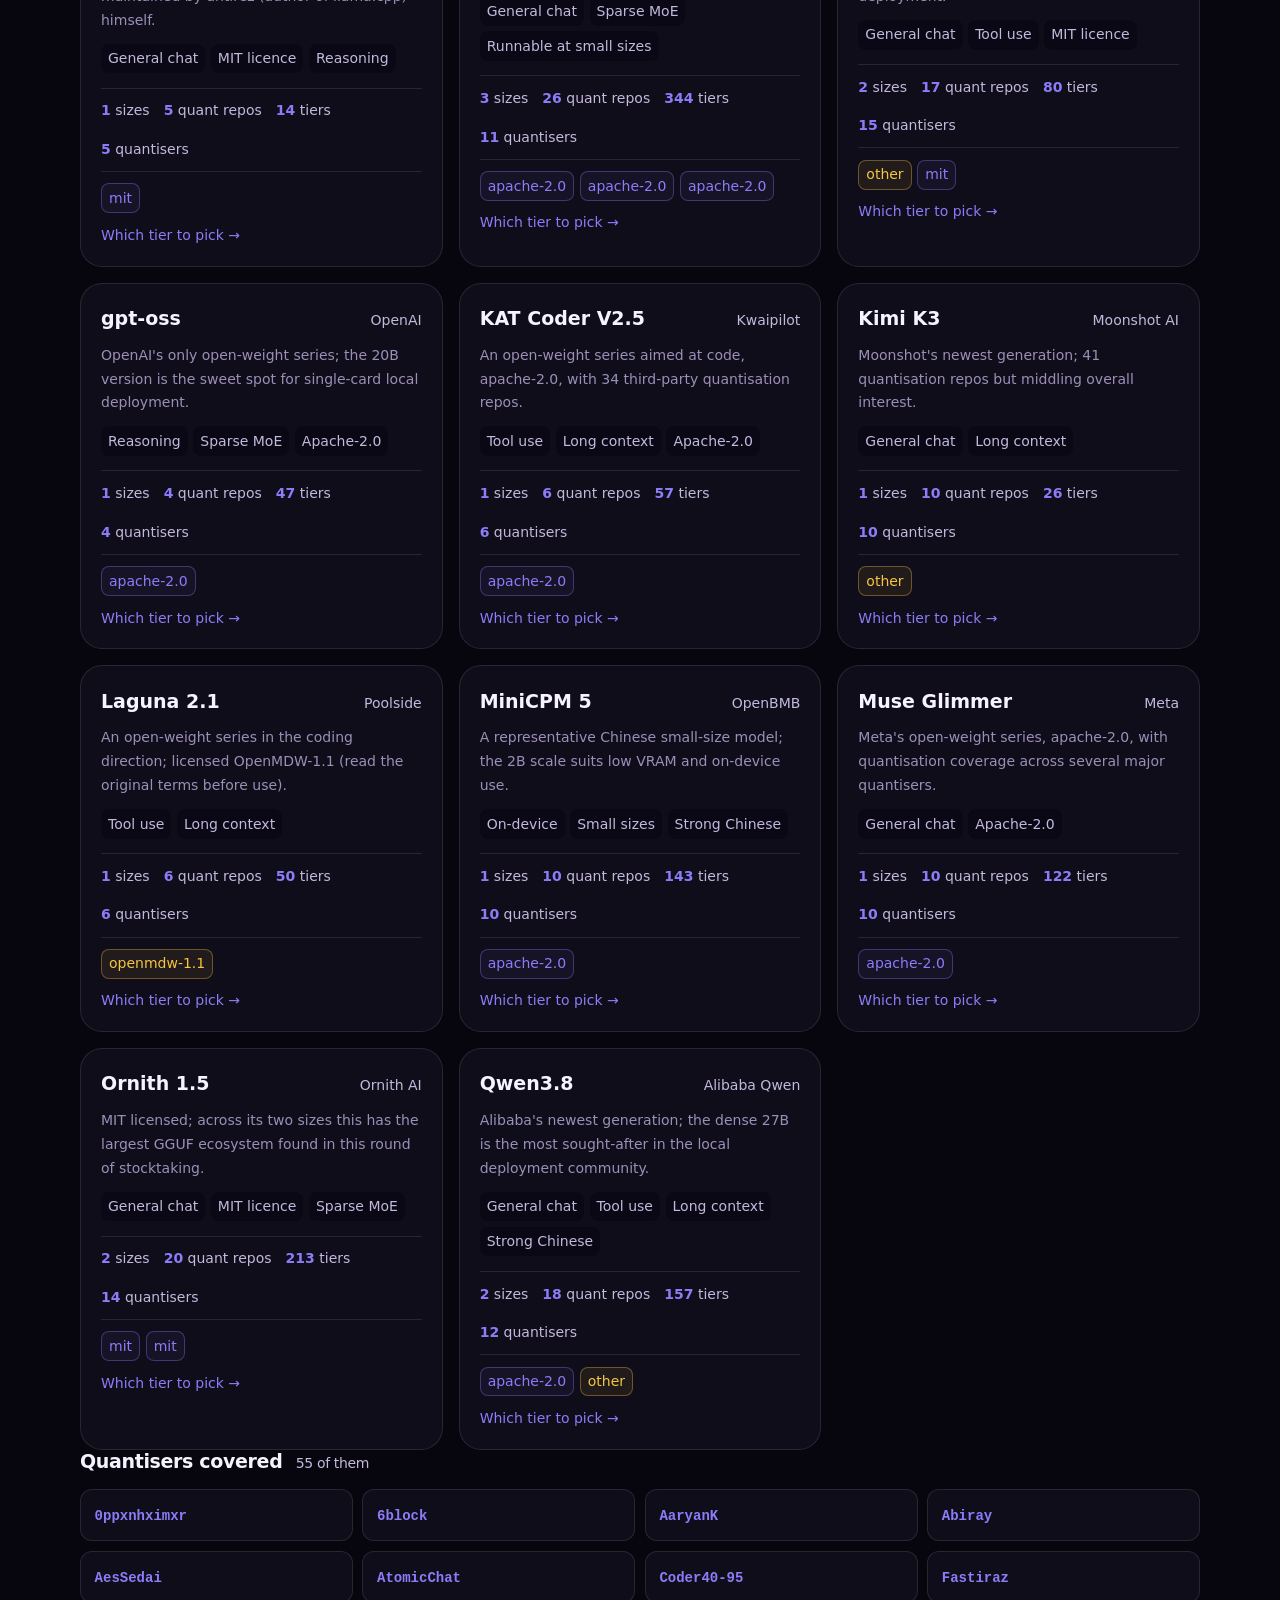
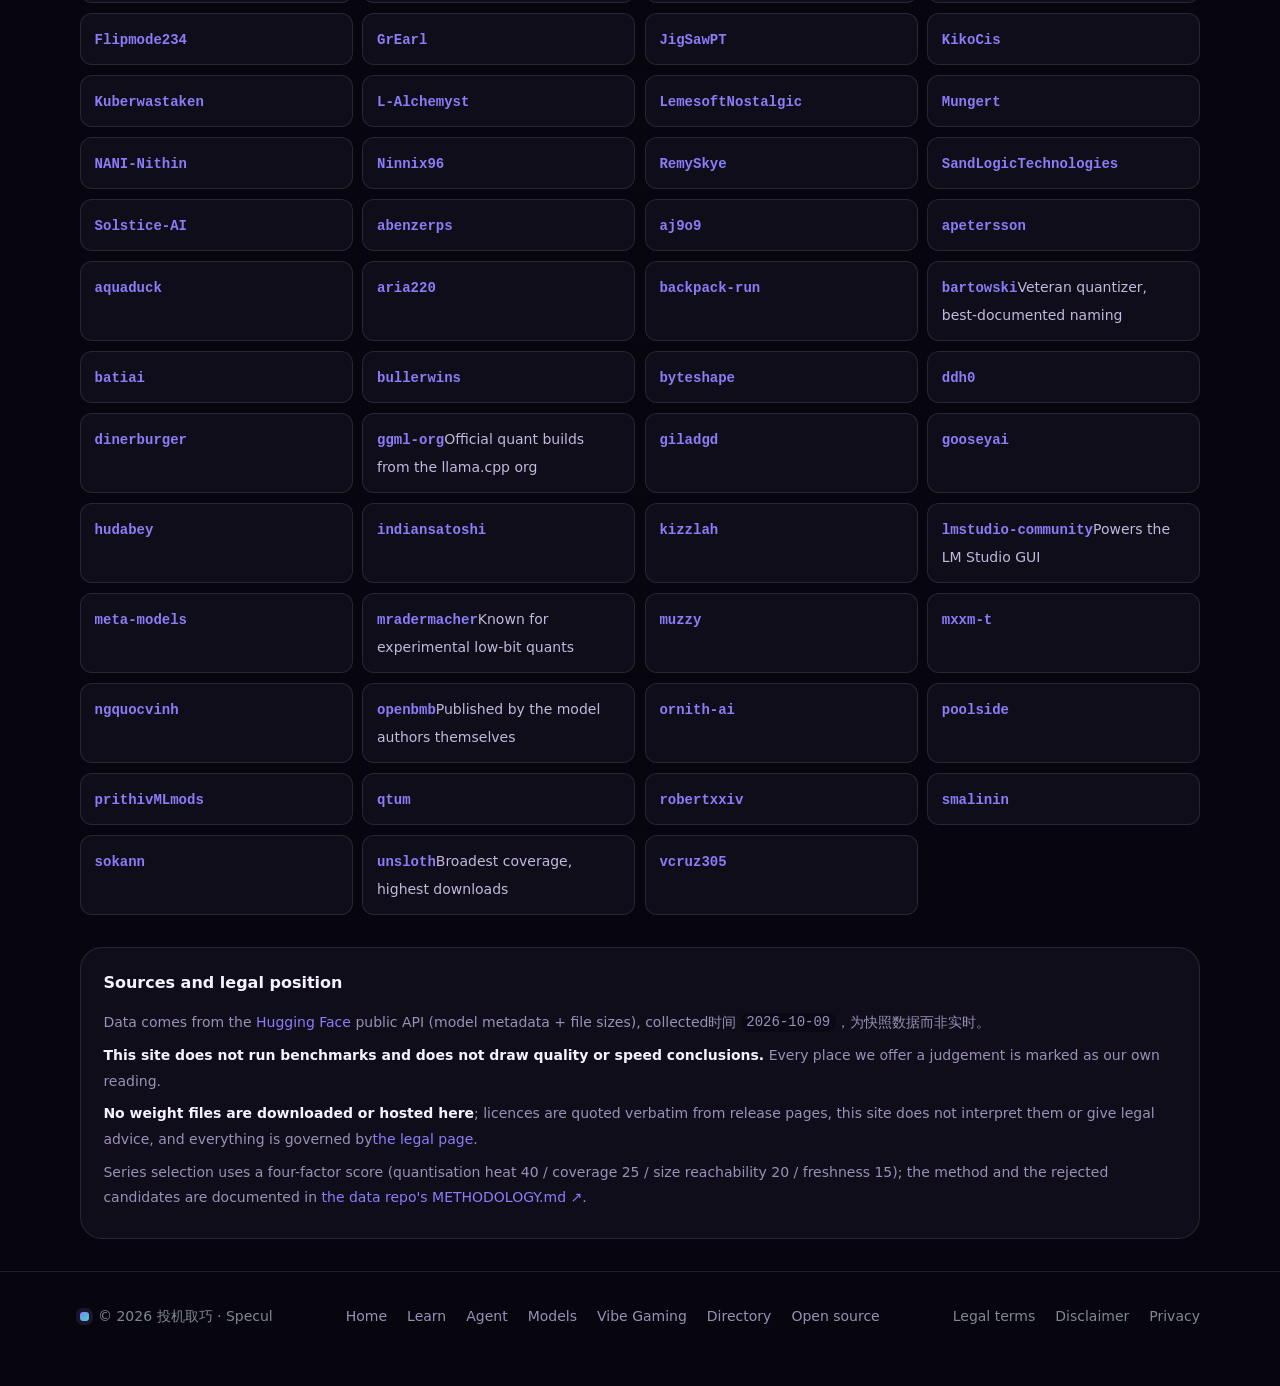
==== commit da5bd43f: "分站补底部 tab bar（手机端 App 式导航）+ 页脚「开源」链接指向 markdown 内容仓 — 更新 site/index.html" ====
--- a/site/index.html
+++ b/site/index.html
@@ -24,7 +24,7 @@
      现在只保留头部那一处 —— 单一真相源，且可被主题覆盖。
      ⚠ 这段注释里**不能出现反引号**：它在模板字符串内部，反引号会提前结束模板
      （写这段时踩了第 4 次；pitfalls 里早有记录）。 -->
-<body class="brand-ambient">
+<body class="brand-ambient has-tabbar">
   <a class="t-skip" href="#main"><span data-zh>跳到主要内容</span><span data-en>Skip to main content</span></a>
   <header class="site-header">
     <div class="container site-bar">
@@ -608,7 +608,7 @@
           <a href="https://models.specul.com/"><span data-zh>本地模型</span><span data-en>Models</span></a>
           <a href="https://vg.specul.com/"><span data-zh>AI 做游戏</span><span data-en>Vibe Gaming</span></a>
           <a href="https://nav.specul.com/"><span data-zh>导航</span><span data-en>Directory</span></a>
-          <a href="https://github.com/speculcom/ai-quantized-llm" target="_blank" rel="noopener"><span data-zh>数据仓</span><span data-en>Data repo</span></a>
+          <a href="https://github.com/speculcom/ai-quantized-llm" target="_blank" rel="noopener"><span data-zh>开源</span><span data-en>Open source</span></a>
       </nav>
       <nav class="foot-legal-links" aria-label="法律">
         <a href="https://specul.com/legal.html"><span data-zh>法律条款</span><span data-en>Legal terms</span></a>
@@ -617,6 +617,13 @@
       </nav>
     </div>
   </footer>
+<nav class="nav-tabbar" aria-label="快捷导航">
+  <a href="https://specul.com/"><span class="ti" aria-hidden="true">◎</span><span data-zh>首页</span><span data-en>Home</span></a>
+  <a href="https://learn.specul.com/"><span class="ti" aria-hidden="true">▤</span><span data-zh>学 AI</span><span data-en>Learn</span></a>
+  <a href="https://agent.specul.com/"><span class="ti" aria-hidden="true">◈</span>Agent</a>
+  <a href="https://models.specul.com/" aria-current="page"><span class="ti" aria-hidden="true">▦</span><span data-zh>模型</span><span data-en>Models</span></a>
+  <button type="button" id="tabMore" aria-controls="navDrawer" aria-expanded="false"><span class="ti" aria-hidden="true">⋯</span><span data-zh>更多</span><span data-en>More</span></button>
+</nav>
   <script src="brand.js"></script>
   <script>
     (function () {
